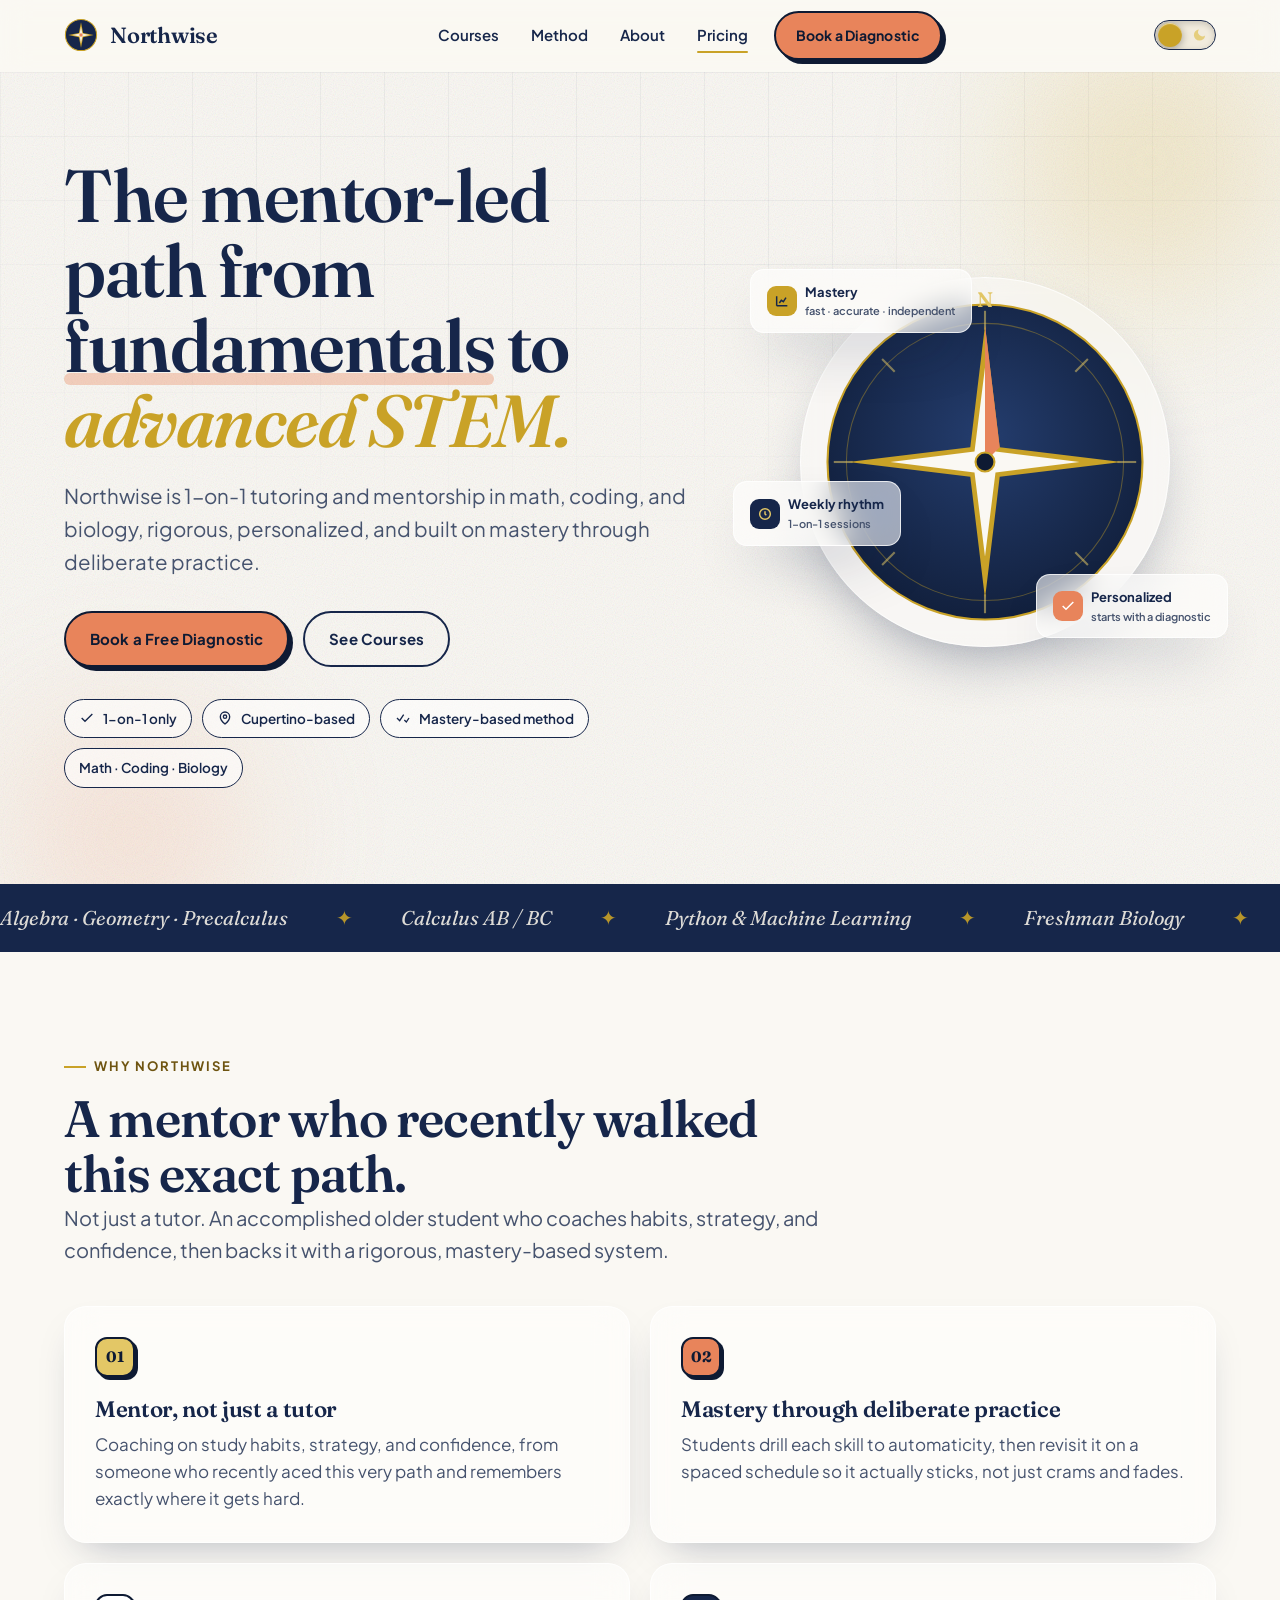
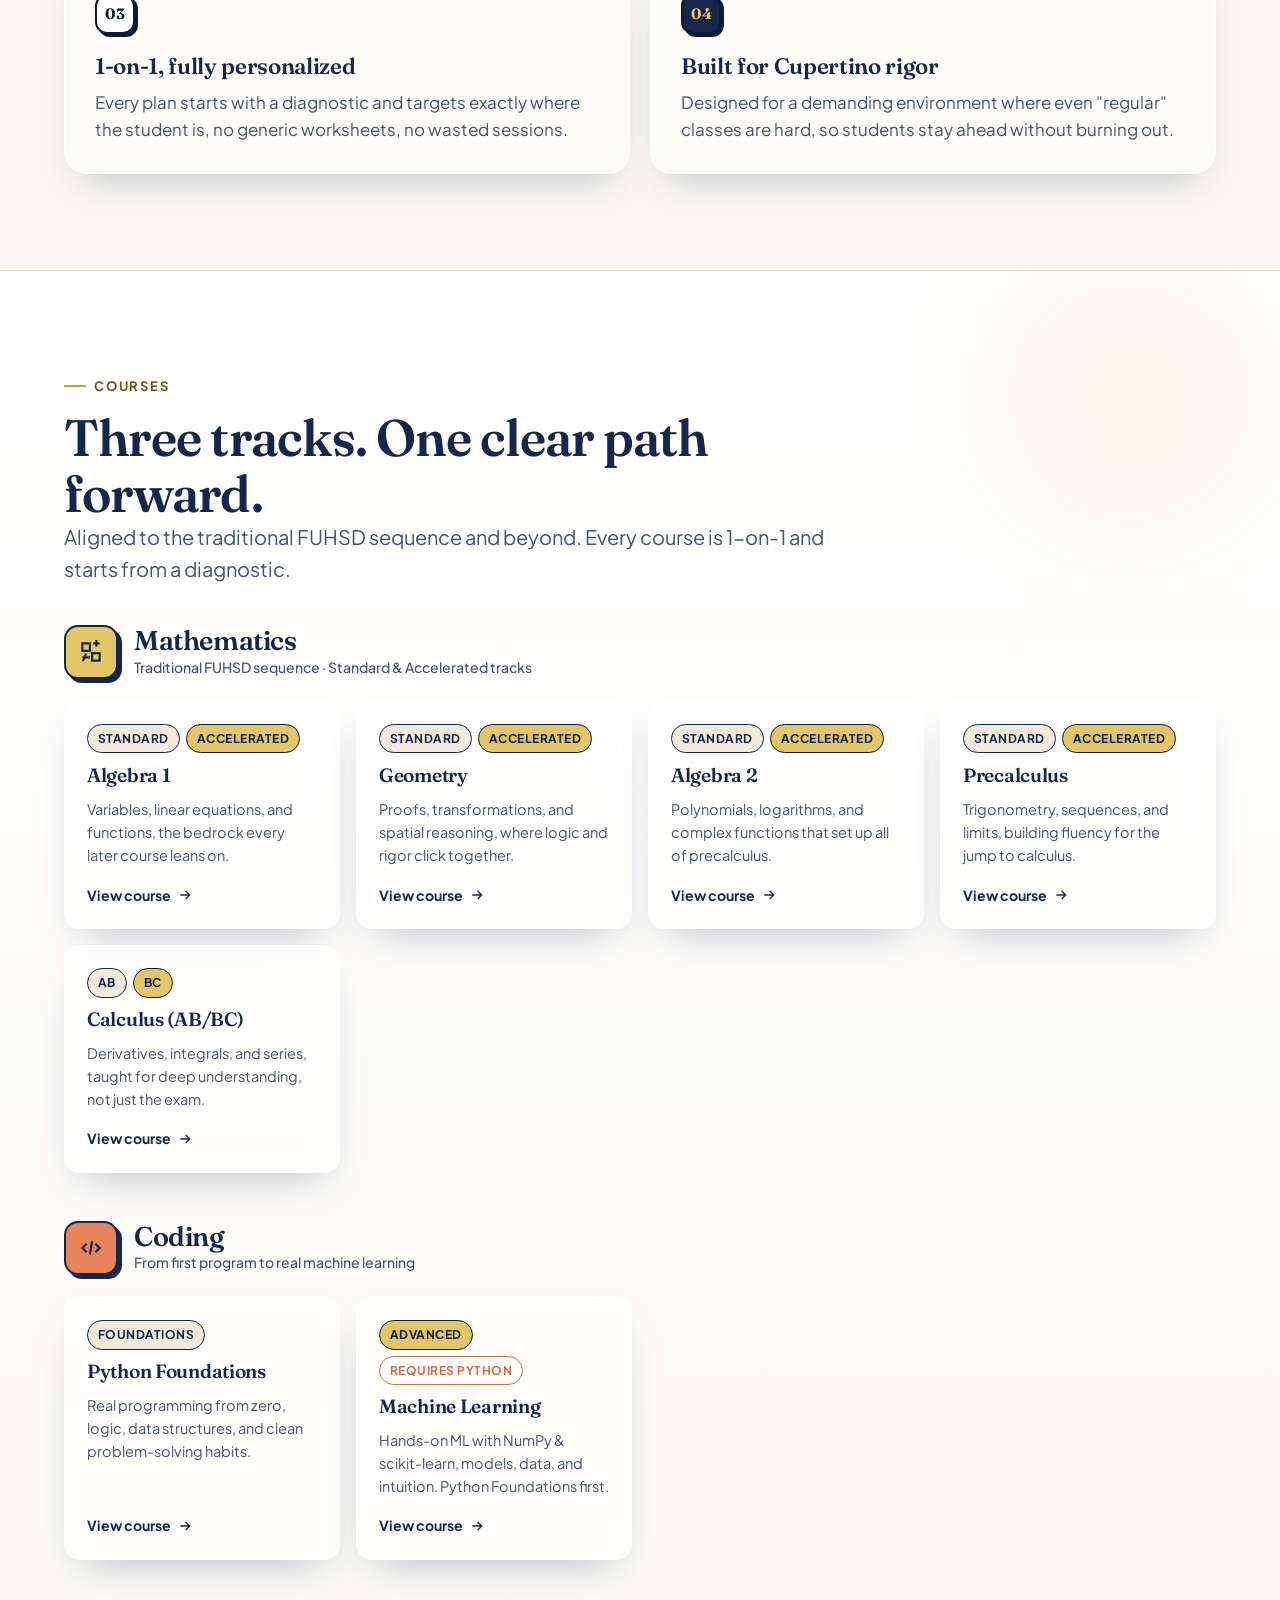
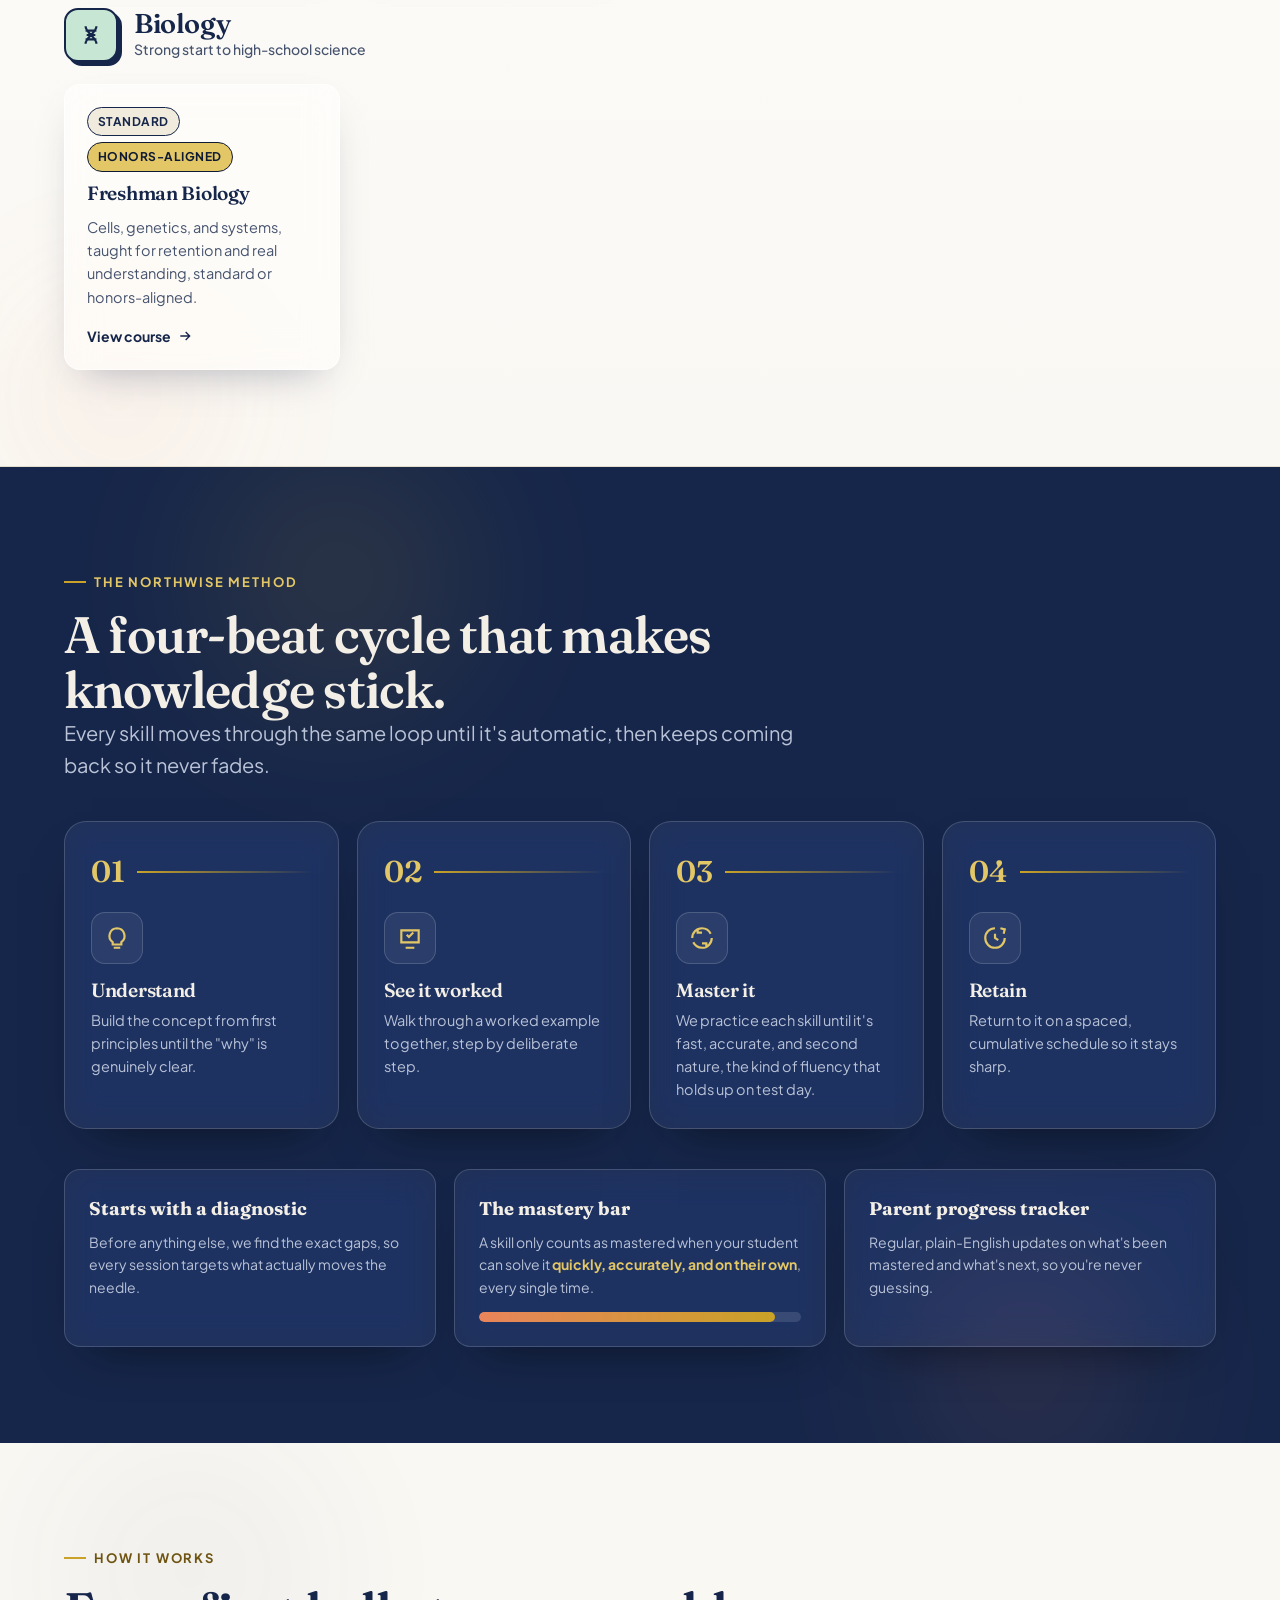
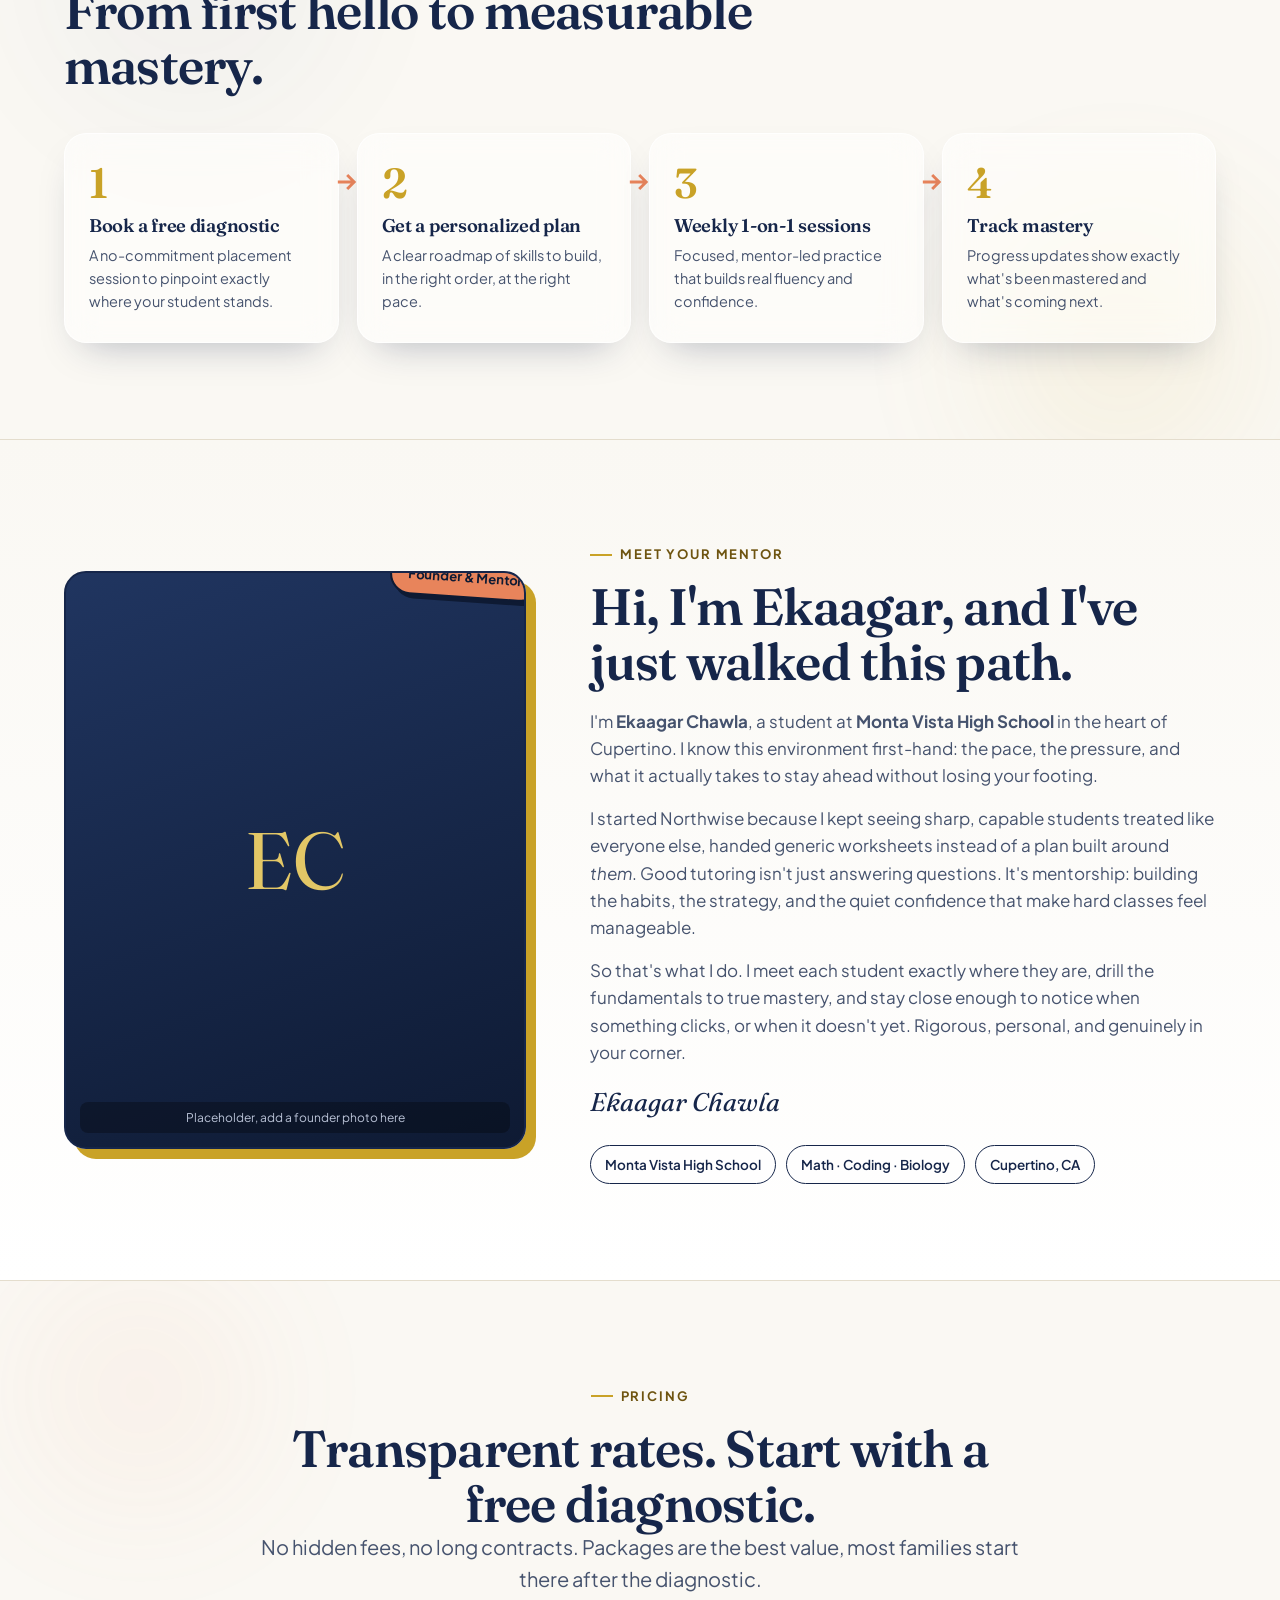
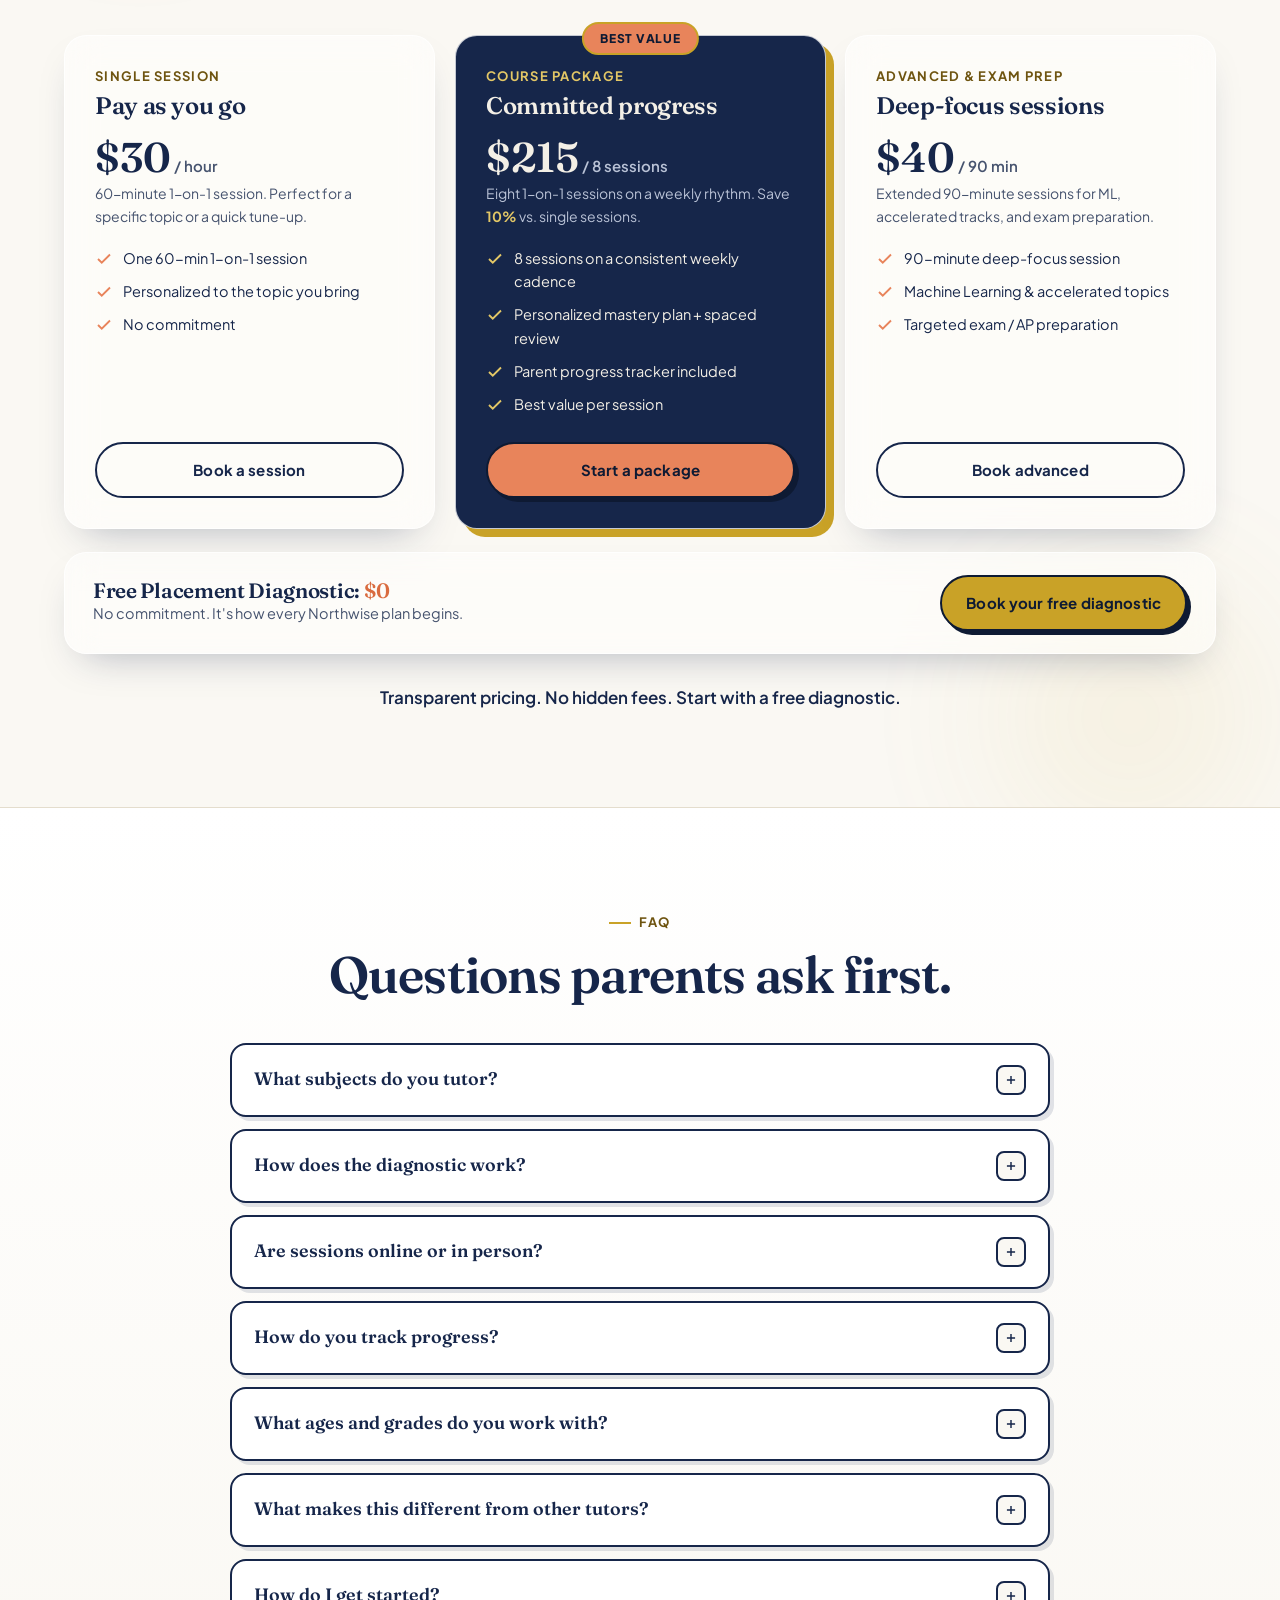
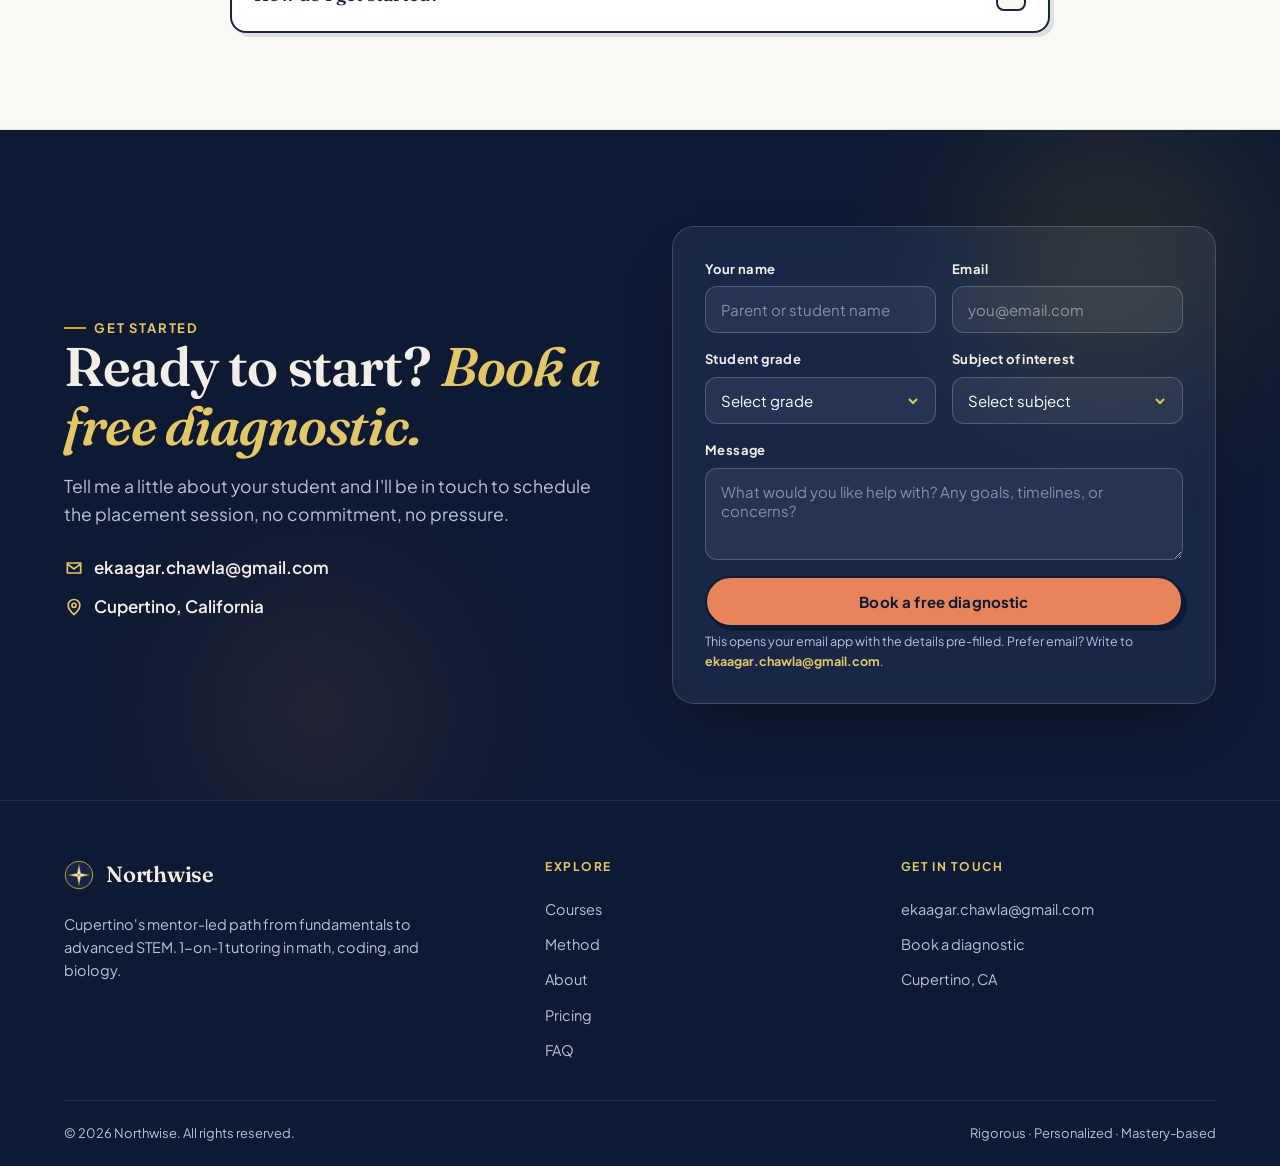
==== index.html @ 03eca202 "Northwise landing page: dark mode, FluidGlass nav lens, elastic theme toggle, SideRays Co-Authored-B" ====
<!DOCTYPE html>
<html lang="en">
<head>
  <meta charset="UTF-8" />
  <meta name="viewport" content="width=device-width, initial-scale=1.0" />

  <!-- ============================================================= -->
  <!--  SEO / META, edit copy freely                              -->
  <!-- ============================================================= -->
  <title>Northwise: Mentor-Led 1-on-1 STEM Tutoring in Cupertino</title>
  <meta name="description" content="Northwise: Cupertino's mentor-led 1-on-1 tutoring in math, coding, and biology. Rigorous, personalized, mastery-based. Book a free diagnostic." />
  <meta name="theme-color" content="#16264A" />

  <!-- Open Graph / social share -->
  <meta property="og:type" content="website" />
  <meta property="og:title" content="Northwise: Mentor-Led 1-on-1 STEM Tutoring in Cupertino" />
  <meta property="og:description" content="1-on-1 tutoring and mentorship in math, coding, and biology. Rigorous, personalized, mastery-based. Book a free diagnostic." />
  <meta property="og:site_name" content="Northwise" />
  <!-- PLACEHOLDER: add your live URL + a 1200x630 social image when you deploy -->
  <meta property="og:url" content="https://northwise.example" />
  <meta property="og:image" content="https://northwise.example/og-image.png" />
  <meta name="twitter:card" content="summary_large_image" />

  <!-- ============================================================= -->
  <!--  FONTS, Fraunces (display serif) + Plus Jakarta Sans (body)-->
  <!-- ============================================================= -->
  <link rel="preconnect" href="https://fonts.googleapis.com" />
  <link rel="preconnect" href="https://fonts.gstatic.com" crossorigin />
  <link href="https://fonts.googleapis.com/css2?family=Fraunces:opsz,wght@9..144,400;9..144,500;9..144,600;9..144,700&family=Plus+Jakarta+Sans:wght@400;500;600;700;800&display=swap" rel="stylesheet" />

  <style>
  /* ================================================================
     NORTHWISE, DESIGN TOKENS
     Palette: deep navy + gold accent + cream + warm coral.
     Design language: glassmorphism (professional) meets
     neo-brutalism (energy), frosted glass panels + hard offset
     borders/shadows, on a warm cream canvas.
     ================================================================ */
  :root {
    /* Brand colors */
    --navy:        #16264A;   /* primary */
    --navy-900:    #0E1A33;   /* darker navy for depth */
    --navy-700:    #203560;   /* lighter navy */
    --gold:        #C9A227;   /* accent */
    --gold-soft:   #E3C766;   /* light gold */
    --gold-deep:   #6E5410;   /* accessible gold-tone TEXT on cream */
    --cream:       #FAF8F3;   /* background */
    --cream-200:   #F1EBDD;   /* muted cream / hairline surfaces */
    --fade-top:    #fff;      /* top stop of the section fade gradients */
    --coral:       #E8845B;   /* warm secondary accent (energy) */
    --coral-600:   #D96B3F;   /* coral hover */

    /* Semantic tokens */
    --bg:          var(--cream);
    --ink:         var(--navy);           /* primary text on light */
    --ink-soft:    #46536E;               /* muted text on light */
    --on-navy:     #F3EFE6;               /* text on navy */
    --on-navy-soft:#B9C2D6;               /* muted text on navy */
    --line:        #E4DDCD;               /* hairline on cream */
    --border-hard: var(--navy);           /* brutalist border color */

    /* Glass */
    --glass-light:      rgba(255,255,255,0.55);
    --glass-light-brd:  rgba(255,255,255,0.75);
    --glass-dark:       rgba(255,255,255,0.06);
    --glass-dark-brd:   rgba(255,255,255,0.16);

    /* Shadows */
    --shadow-soft:  0 18px 40px -20px rgba(22,38,74,0.35);
    --shadow-lift:  0 28px 60px -24px rgba(22,38,74,0.45);
    --shadow-hard:  6px 6px 0 var(--navy);        /* brutalist */
    --shadow-hard-gold: 6px 6px 0 var(--gold);

    /* Radii, rounded but not bubbly */
    --r-sm: 10px;
    --r:    16px;
    --r-lg: 22px;
    --r-pill: 999px;

    /* Type */
    --font-display: 'Fraunces', 'Times New Roman', serif;
    --font-sans: 'Plus Jakarta Sans', system-ui, -apple-system, sans-serif;

    /* Spacing scale (marketing-page: generous) */
    --space-1: 8px;
    --space-2: 16px;
    --space-3: 24px;
    --space-4: 40px;
    --space-5: 64px;
    --space-6: 96px;

    --maxw: 1200px;
    --nav-h: 72px;
  }

  /* ---------- Reset ---------- */
  *, *::before, *::after { box-sizing: border-box; }
  * { margin: 0; }
  html { scroll-behavior: smooth; scroll-padding-top: calc(var(--nav-h) + 16px); -webkit-text-size-adjust: 100%; }
  body {
    font-family: var(--font-sans);
    color: var(--ink);
    background: var(--bg);
    line-height: 1.6;
    font-size: 17px;
    -webkit-font-smoothing: antialiased;
    text-rendering: optimizeLegibility;
    overflow-x: hidden;
  }
  img, svg { display: block; max-width: 100%; }
  a { color: inherit; text-decoration: none; }
  button { font-family: inherit; cursor: pointer; }
  ::selection { background: var(--coral); color: #fff; }

  /* ---------- Accessible focus ---------- */
  :focus-visible {
    outline: 3px solid var(--coral);
    outline-offset: 3px;
    border-radius: 4px;
  }

  /* ---------- Skip link ---------- */
  .skip-link {
    position: absolute; left: 12px; top: -60px;
    background: var(--navy); color: var(--on-navy);
    padding: 10px 16px; border-radius: var(--r-sm); z-index: 200;
    transition: top .2s ease;
  }
  .skip-link:focus { top: 12px; }

  /* ---------- Layout helpers ---------- */
  .wrap { width: 100%; max-width: var(--maxw); margin-inline: auto; padding-inline: 24px; }
  section { position: relative; }
  .section-pad { padding-block: var(--space-6); }
  section > .wrap { position: relative; z-index: 2; } /* keep content above glass atmosphere blobs */

  .eyebrow {
    display: inline-flex; align-items: center; gap: 8px;
    font-size: 13px; font-weight: 700; letter-spacing: .14em; text-transform: uppercase;
    color: var(--gold-deep);
  }
  .eyebrow::before {
    content: ""; width: 22px; height: 2px; background: var(--gold); display: inline-block;
  }
  .on-navy .eyebrow { color: var(--gold-soft); }
  .on-navy .eyebrow::before { background: var(--gold); }

  h1, h2, h3, h4 { font-family: var(--font-display); font-weight: 600; line-height: 1.08; letter-spacing: -0.015em; color: var(--ink); }
  h2.section-title { font-size: clamp(2rem, 4.5vw, 3.2rem); margin-top: 14px; }
  .on-navy h2.section-title, .on-navy h1, .on-navy h3 { color: var(--on-navy); }
  .lead { font-size: clamp(1.05rem, 1.6vw, 1.25rem); color: var(--ink-soft); max-width: 62ch; }
  .on-navy .lead { color: var(--on-navy-soft); }

  .section-head { max-width: 760px; margin-bottom: var(--space-4); }

  /* ---------- Buttons ---------- */
  .btn {
    display: inline-flex; align-items: center; justify-content: center; gap: 10px;
    font-weight: 700; font-size: 15px; letter-spacing: .01em;
    padding: 14px 24px; border-radius: var(--r-pill);
    border: 2px solid transparent; transition: transform .18s ease, box-shadow .18s ease, background .18s ease, color .18s ease;
    white-space: nowrap;
  }
  /* Primary = coral (energy), dark navy text for AA contrast */
  .btn-primary { background: var(--coral); color: var(--navy-900); border-color: var(--navy-900); box-shadow: 4px 4px 0 var(--navy-900); }
  .btn-primary:hover { background: var(--coral-600); transform: translate(-2px,-2px); box-shadow: 6px 6px 0 var(--navy-900); }
  .btn-primary:active { transform: translate(0,0); box-shadow: 2px 2px 0 var(--navy-900); }

  /* Secondary = outline */
  .btn-outline { background: transparent; color: var(--navy); border-color: var(--navy); }
  .btn-outline:hover { background: var(--navy); color: var(--on-navy); transform: translateY(-2px); }

  /* Ghost on navy */
  .on-navy .btn-outline { color: var(--on-navy); border-color: rgba(255,255,255,.55); }
  .on-navy .btn-outline:hover { background: var(--on-navy); color: var(--navy); }

  .btn-gold { background: var(--gold); color: var(--navy-900); border-color: var(--navy-900); box-shadow: 4px 4px 0 var(--navy-900); }
  .btn-gold:hover { transform: translate(-2px,-2px); box-shadow: 6px 6px 0 var(--navy-900); background: var(--gold-soft); }

  /* ---------- Specular button (React Bits-style light that tracks the cursor) ---------- */
  .btn-specular { position: relative; overflow: hidden; isolation: isolate; }
  .btn-specular > * { position: relative; z-index: 2; }
  .btn-specular::after {
    content: ""; position: absolute; z-index: 1; left: var(--spec-x, 50%); top: var(--spec-y, 50%);
    width: 160px; height: 160px; transform: translate(-50%, -50%);
    background: radial-gradient(circle, rgba(255,255,255,.75), rgba(255,255,255,.25) 35%, rgba(255,255,255,0) 65%);
    opacity: 0; transition: opacity .3s ease; pointer-events: none; mix-blend-mode: screen;
  }
  .btn-specular:hover::after, .btn-specular:focus-visible::after { opacity: 1; }

  /* ---------- Glass card ---------- */
  .glass {
    background: var(--glass-light);
    -webkit-backdrop-filter: blur(16px) saturate(140%);
    backdrop-filter: blur(16px) saturate(140%);
    border: 1px solid var(--glass-light-brd);
    box-shadow: var(--shadow-soft);
    border-radius: var(--r-lg);
  }
  .on-navy .glass {
    background: var(--glass-dark);
    border-color: var(--glass-dark-brd);
    box-shadow: 0 24px 50px -28px rgba(0,0,0,.6);
  }

  /* ---------- Brutalist card ---------- */
  .brutal {
    background: #fff;
    border: 2.5px solid var(--border-hard);
    border-radius: var(--r);
    box-shadow: var(--shadow-hard);
    transition: transform .18s ease, box-shadow .18s ease;
  }
  .brutal:hover { transform: translate(-3px,-3px); box-shadow: 9px 9px 0 var(--navy); }

  /* ---------- Chips / tags ---------- */
  .chip {
    display: inline-flex; align-items: center; gap: 8px;
    padding: 8px 14px; border-radius: var(--r-pill);
    font-size: 13.5px; font-weight: 600; color: var(--navy);
    background: rgba(255,255,255,.6); border: 1.5px solid var(--navy);
  }
  .chip svg { width: 16px; height: 16px; }
  .on-navy .chip { color: var(--on-navy); background: var(--glass-dark); border-color: var(--glass-dark-brd); }

  .tag {
    display: inline-flex; align-items: center; padding: 4px 10px;
    font-size: 12px; font-weight: 700; letter-spacing: .04em; text-transform: uppercase;
    border-radius: var(--r-pill); border: 1.5px solid var(--navy);
  }
  .tag-standard { background: var(--cream-200); color: var(--navy); }
  .tag-accel { background: var(--gold-soft); color: var(--navy-900); border-color: var(--navy-900); }
  .tag-req { background: #fff; color: var(--coral-600); border-color: var(--coral-600); }

  /* =============================================================
     BACKGROUND ATMOSPHERE, soft gradient mesh + grid + grain
     ============================================================= */
  .bg-atmosphere {
    position: absolute; inset: 0; overflow: hidden; z-index: 0; pointer-events: none;
  }
  .blob { position: absolute; border-radius: 50%; filter: blur(60px); opacity: .5; }
  .blob.gold  { width: 420px; height: 420px; background: radial-gradient(circle, rgba(201,162,39,.55), transparent 70%); }
  .blob.coral { width: 380px; height: 380px; background: radial-gradient(circle, rgba(232,132,91,.45), transparent 70%); }
  .blob.navy  { width: 460px; height: 460px; background: radial-gradient(circle, rgba(32,53,96,.35), transparent 70%); }

  .grid-lines {
    position: absolute; inset: 0;
    background-image:
      linear-gradient(to right, rgba(22,38,74,.05) 1px, transparent 1px),
      linear-gradient(to bottom, rgba(22,38,74,.05) 1px, transparent 1px);
    background-size: 64px 64px;
    -webkit-mask-image: radial-gradient(ellipse 80% 60% at 50% 0%, #000 40%, transparent 100%);
    mask-image: radial-gradient(ellipse 80% 60% at 50% 0%, #000 40%, transparent 100%);
  }
  /* Subtle film grain via SVG noise */
  .grain::after {
    content: ""; position: absolute; inset: 0; z-index: 1; pointer-events: none; opacity: .35;
    background-image: url("data:image/svg+xml,%3Csvg xmlns='http://www.w3.org/2000/svg' width='120' height='120'%3E%3Cfilter id='n'%3E%3CfeTurbulence type='fractalNoise' baseFrequency='0.9' numOctaves='2'/%3E%3C/filter%3E%3Crect width='100%25' height='100%25' filter='url(%23n)' opacity='0.5'/%3E%3C/svg%3E");
    mix-blend-mode: overlay;
  }

  /* =============================================================
     NAVBAR
     ============================================================= */
  .nav {
    position: sticky; top: 0; z-index: 100;
    height: var(--nav-h);
    display: flex; align-items: center;
    background: rgba(250,248,243,0.72);
    -webkit-backdrop-filter: blur(14px) saturate(150%);
    backdrop-filter: blur(14px) saturate(150%);
    border-bottom: 1px solid transparent;
    transition: border-color .3s ease, box-shadow .3s ease, background .3s ease;
  }
  .nav.scrolled { border-bottom-color: var(--line); box-shadow: 0 8px 30px -24px rgba(22,38,74,.5); }
  .nav .wrap { display: flex; align-items: center; justify-content: space-between; gap: 20px; }

  .brand { display: inline-flex; align-items: center; gap: 12px; font-family: var(--font-display); font-weight: 600; font-size: 22px; color: var(--navy); letter-spacing: -0.01em; }
  .brand .mark { width: 34px; height: 34px; flex: none; }

  .nav-links { display: flex; align-items: center; gap: 4px; }
  .nav-links a.navlink {
    padding: 8px 14px; border-radius: var(--r-pill); font-weight: 600; font-size: 15px; color: var(--ink);
    position: relative; transition: color .2s ease, background .2s ease;
  }
  .nav-links a.navlink:hover { background: rgba(22,38,74,.06); }
  .nav-links a.navlink.active { color: var(--navy); }
  .nav-links a.navlink.active::after {
    content: ""; position: absolute; left: 14px; right: 14px; bottom: 2px; height: 2px; background: var(--gold); border-radius: 2px;
  }
  .nav-cta { margin-left: 8px; padding: 11px 20px; font-size: 14px; }

  .nav-toggle {
    display: none; width: 46px; height: 46px; border: 2px solid var(--navy); border-radius: 12px;
    background: #fff; align-items: center; justify-content: center; box-shadow: 3px 3px 0 var(--navy);
  }
  .nav-toggle span { position: relative; width: 20px; height: 2px; background: var(--navy); transition: .25s; }
  .nav-toggle span::before, .nav-toggle span::after { content:""; position: absolute; left: 0; width: 20px; height: 2px; background: var(--navy); transition: .25s; }
  .nav-toggle span::before { top: -6px; }
  .nav-toggle span::after { top: 6px; }
  .nav-toggle[aria-expanded="true"] span { background: transparent; }
  .nav-toggle[aria-expanded="true"] span::before { top: 0; transform: rotate(45deg); }
  .nav-toggle[aria-expanded="true"] span::after { top: 0; transform: rotate(-45deg); }

  /* =============================================================
     HERO
     ============================================================= */
  .hero { padding-top: var(--space-5); padding-bottom: var(--space-6); overflow: hidden; }
  .hero .bg-atmosphere .blob.gold  { top: -120px; right: -80px; }
  .hero .bg-atmosphere .blob.coral { bottom: -140px; left: -60px; }
  .hero-grid { position: relative; z-index: 2; display: grid; grid-template-columns: 1.15fr .85fr; gap: var(--space-5); align-items: center; }

  .hero h1 {
    font-size: clamp(2.6rem, 6vw, 4.6rem);
    line-height: 1.02; margin-top: 22px; letter-spacing: -0.02em;
  }
  .hero h1 .accent { color: var(--gold); font-style: italic; }
  .hero h1 .underline {
    position: relative; white-space: nowrap;
  }
  .hero h1 .underline::after {
    content:""; position: absolute; left: 0; right: 0; bottom: 6px; height: 12px; z-index: -1;
    background: var(--coral); opacity: .35; border-radius: 8px;
  }
  .hero-sub { margin-top: 22px; font-size: clamp(1.05rem, 1.7vw, 1.28rem); color: var(--ink-soft); max-width: 54ch; }

  .hero-ctas { margin-top: 32px; display: flex; flex-wrap: wrap; gap: 14px; }
  .hero-chips { margin-top: 32px; display: flex; flex-wrap: wrap; gap: 10px; }

  /* Hero graphic, compass / north star */
  .hero-art { position: relative; display: flex; justify-content: center; align-items: center; }
  .compass-stage { position: relative; width: min(100%, 420px); aspect-ratio: 1; }
  .compass-stage .glass-ring {
    position: absolute; inset: 6%; border-radius: 50%;
    background: rgba(255,255,255,.35);
    -webkit-backdrop-filter: blur(10px); backdrop-filter: blur(10px);
    border: 1px solid rgba(255,255,255,.7);
    box-shadow: var(--shadow-lift);
  }
  .compass-svg { position: relative; z-index: 2; width: 100%; height: 100%; }
  .spin-slow { transform-box: fill-box; transform-origin: center; animation: spin 60s linear infinite; }
  .float-card {
    position: absolute; z-index: 3; padding: 12px 16px; border-radius: 14px;
    background: rgba(255,255,255,0.6);
    -webkit-backdrop-filter: blur(16px) saturate(150%);
    backdrop-filter: blur(16px) saturate(150%);
    border: 1px solid var(--glass-light-brd); box-shadow: var(--shadow-lift); font-weight: 700; font-size: 13px;
    display: flex; align-items: center; gap: 8px;
  }
  .float-card small { display: block; font-weight: 600; font-size: 11px; color: var(--ink-soft); }
  .float-card .ic { width: 30px; height: 30px; border-radius: 9px; display: grid; place-items: center; color:#fff; flex: none; }
  .fc-1 { top: 4%; left: -6%; animation: floaty 6s ease-in-out infinite; }
  .fc-2 { bottom: 8%; right: -8%; animation: floaty 7s ease-in-out infinite reverse; }
  .fc-3 { bottom: 30%; left: -10%; animation: floaty 8s ease-in-out infinite; }

  @keyframes spin { to { transform: rotate(360deg); } }
  @keyframes floaty { 0%,100% { transform: translateY(0); } 50% { transform: translateY(-10px); } }

  /* =============================================================
     "AS SEEN" / MARQUEE strip
     ============================================================= */
  .strip { border-block: 2px solid var(--navy); background: var(--navy); color: var(--on-navy); overflow: hidden; }
  .marquee { display: flex; gap: 48px; padding: 16px 0; white-space: nowrap; animation: slide 28s linear infinite; }
  .marquee span { font-family: var(--font-display); font-size: 20px; font-style: italic; opacity: .9; display: inline-flex; align-items: center; gap: 48px; }
  .marquee span::after { content: "✦"; color: var(--gold); font-style: normal; }
  @keyframes slide { to { transform: translateX(-50%); } }

  /* =============================================================
     WHY NORTHWISE
     ============================================================= */
  .why-grid { display: grid; grid-template-columns: repeat(2, 1fr); gap: 20px; }
  .why-card { padding: 30px; position: relative; overflow: hidden; }
  .why-card .num {
    font-family: var(--font-display); font-size: 15px; font-weight: 700; color: var(--navy-900);
    width: 40px; height: 40px; border-radius: 12px; display: grid; place-items: center;
    background: var(--gold-soft); border: 2px solid var(--navy-900); box-shadow: 3px 3px 0 var(--navy-900);
  }
  .why-card h3 { font-size: 1.4rem; margin: 20px 0 10px; }
  .why-card p { color: var(--ink-soft); }
  .why-card:nth-child(2) .num { background: var(--coral); }
  .why-card:nth-child(3) .num { background: #fff; }
  .why-card:nth-child(4) .num { background: var(--navy); color: var(--gold-soft); }

  /* =============================================================
     COURSES
     ============================================================= */
  .track { margin-bottom: 48px; }
  .track-head { display: flex; align-items: center; gap: 16px; margin-bottom: 22px; flex-wrap: wrap; }
  .track-icon { width: 54px; height: 54px; border-radius: 14px; display: grid; place-items: center; border: 2.5px solid var(--navy); box-shadow: 4px 4px 0 var(--navy); flex: none; }
  .track-icon.math { background: var(--gold-soft); }
  .track-icon.code { background: var(--coral); }
  .track-icon.bio  { background: #C7E6D4; }
  .track-title { font-size: 1.7rem; }
  .track-note { font-size: 14px; color: var(--ink-soft); font-weight: 500; }

  .course-grid { display: grid; grid-template-columns: repeat(auto-fill, minmax(230px, 1fr)); gap: 16px; }
  .course-card {
    display: flex; flex-direction: column; gap: 12px; padding: 22px;
    background: rgba(255,255,255,0.5);
    -webkit-backdrop-filter: blur(16px) saturate(150%);
    backdrop-filter: blur(16px) saturate(150%);
    border: 1px solid var(--glass-light-brd); border-radius: var(--r); box-shadow: var(--shadow-soft);
    transition: transform .2s ease, box-shadow .2s ease, border-color .2s ease; min-height: 100%;
  }
  .course-card:hover { transform: translateY(-5px); box-shadow: var(--shadow-lift); border-color: var(--gold); }
  .course-card:focus-within { transform: translateY(-5px); box-shadow: var(--shadow-lift); border-color: var(--gold); }
  .course-card h4 { font-size: 1.2rem; }
  .course-card p { font-size: 14.5px; color: var(--ink-soft); flex: 1; }
  .course-card .tags { display: flex; flex-wrap: wrap; gap: 6px; }
  .course-card .go {
    display: inline-flex; align-items: center; gap: 6px; font-weight: 700; font-size: 14px; color: var(--navy);
    margin-top: 4px;
  }
  .course-card .go svg { transition: transform .2s ease; }
  .course-card:hover .go svg { transform: translateX(4px); }

  /* =============================================================
     METHOD, stepper
     ============================================================= */
  #method { background: var(--navy); color: var(--on-navy); overflow: hidden; }
  #method .bg-atmosphere .blob.gold { top: -100px; left: 10%; opacity: .28; }
  #method .bg-atmosphere .blob.coral { bottom: -120px; right: 5%; opacity: .28; }
  #method .wrap { position: relative; z-index: 2; }

  .stepper { display: grid; grid-template-columns: repeat(4, 1fr); gap: 18px; margin-top: 12px; counter-reset: step; }
  .step { padding: 26px; position: relative; }
  .step .beat {
    font-family: var(--font-display); font-size: 30px; font-weight: 600; color: var(--gold-soft);
    display: flex; align-items: center; gap: 12px;
  }
  .step .beat .line { flex: 1; height: 2px; background: linear-gradient(90deg, var(--gold), transparent); }
  .step .ic-wrap { width: 52px; height: 52px; border-radius: 14px; display: grid; place-items: center; background: var(--glass-dark); border: 1px solid var(--glass-dark-brd); margin: 16px 0; color: var(--gold-soft); }
  .step h4 { font-size: 1.2rem; color: var(--on-navy); margin-bottom: 8px; }
  .step p { font-size: 14.5px; color: var(--on-navy-soft); }

  .method-notes { display: grid; grid-template-columns: repeat(3,1fr); gap: 18px; margin-top: 40px; }
  .note-card { padding: 24px; border-radius: var(--r); }
  .note-card h5 { font-family: var(--font-display); font-size: 1.15rem; color: var(--on-navy); margin-bottom: 8px; }
  .note-card p { font-size: 14px; color: var(--on-navy-soft); }
  .mastery-bar { margin-top: 14px; height: 10px; border-radius: 999px; background: rgba(255,255,255,.12); overflow: hidden; }
  .mastery-bar > i { display: block; height: 100%; width: 92%; border-radius: 999px; background: linear-gradient(90deg, var(--coral), var(--gold)); }

  /* =============================================================
     HOW IT WORKS
     ============================================================= */
  .how-grid { display: grid; grid-template-columns: repeat(4, 1fr); gap: 18px; }
  .how-step { padding: 28px 24px; position: relative; transition: transform .2s ease, box-shadow .2s ease; }
  .how-step:hover { transform: translateY(-4px); box-shadow: var(--shadow-lift); }
  .how-step .n {
    font-family: var(--font-display); font-size: 42px; font-weight: 600; color: var(--gold);
    line-height: 1;
  }
  .how-step h4 { font-size: 1.15rem; margin: 12px 0 8px; }
  .how-step p { font-size: 14.5px; color: var(--ink-soft); }
  .how-step .arrow { position: absolute; top: 34px; right: -22px; color: var(--coral); z-index: 3; }

  /* =============================================================
     ABOUT / FOUNDER
     ============================================================= */
  .about-grid { display: grid; grid-template-columns: .85fr 1.15fr; gap: var(--space-5); align-items: center; }
  .founder-photo {
    position: relative; aspect-ratio: 4/5; border-radius: var(--r-lg); overflow: hidden;
    border: 2.5px solid var(--navy); box-shadow: 10px 10px 0 var(--gold);
    background: linear-gradient(160deg, var(--navy-700), var(--navy-900));
    display: grid; place-items: center;
  }
  .founder-photo .initials { font-family: var(--font-display); font-size: 5rem; color: var(--gold-soft); }
  .founder-photo .ph-note {
    position: absolute; bottom: 14px; left: 14px; right: 14px; text-align: center;
    font-size: 12px; color: var(--on-navy-soft); background: rgba(0,0,0,.3); padding: 6px; border-radius: 8px;
  }
  .founder-badge {
    position: absolute; top: -16px; right: -16px; background: var(--coral); color: var(--navy-900);
    border: 2px solid var(--navy-900); border-radius: var(--r-pill); padding: 8px 16px; font-weight: 700; font-size: 13px;
    box-shadow: 4px 4px 0 var(--navy-900); transform: rotate(4deg);
  }
  .about-body h2 { margin-bottom: 18px; }
  .about-body p { color: var(--ink-soft); margin-bottom: 16px; max-width: 60ch; }
  .about-body .sig { font-family: var(--font-display); font-size: 1.6rem; color: var(--navy); font-style: italic; margin-top: 8px; }
  .cred-row { display: flex; flex-wrap: wrap; gap: 10px; margin-top: 22px; }

  /* =============================================================
     PRICING
     ============================================================= */
  .price-grid { display: grid; grid-template-columns: repeat(3, 1fr); gap: 20px; align-items: stretch; }
  .price-card { padding: 30px; display: flex; flex-direction: column;
    background: rgba(255,255,255,0.55);
    -webkit-backdrop-filter: blur(18px) saturate(150%);
    backdrop-filter: blur(18px) saturate(150%);
    border: 1px solid var(--glass-light-brd); border-radius: var(--r-lg); box-shadow: var(--shadow-soft); }
  .price-card.featured {
    background: var(--navy); color: var(--on-navy); box-shadow: 8px 8px 0 var(--gold);
    transform: translateY(-8px); position: relative;
  }
  .price-card.featured h3, .price-card.featured .price { color: var(--on-navy); }
  .price-card .plan { font-size: 13px; font-weight: 700; letter-spacing: .1em; text-transform: uppercase; color: var(--gold-deep); }
  .price-card.featured .plan { color: var(--gold-soft); }
  .price-card h3 { font-size: 1.5rem; margin: 6px 0 4px; }
  .price-card .price { font-family: var(--font-display); font-size: 2.6rem; font-weight: 600; color: var(--navy); line-height: 1; margin: 14px 0 4px; }
  .price-card .price .per { font-family: var(--font-sans); font-size: 15px; font-weight: 600; color: var(--ink-soft); }
  .price-card.featured .price .per { color: var(--on-navy-soft); }
  .price-card .plan-desc { font-size: 14px; color: var(--ink-soft); min-height: 40px; }
  .price-card.featured .plan-desc { color: var(--on-navy-soft); }
  .price-feats { list-style: none; padding: 0; margin: 20px 0 26px; display: grid; gap: 10px; }
  .price-feats li { display: flex; gap: 10px; font-size: 14.5px; align-items: flex-start; }
  .price-feats li svg { flex: none; margin-top: 3px; color: var(--coral); }
  .price-card.featured .price-feats li svg { color: var(--gold-soft); }
  .price-card .btn { margin-top: auto; width: 100%; }
  .featured-flag {
    position: absolute; top: -14px; left: 50%; transform: translateX(-50%);
    background: var(--coral); color: var(--navy-900); border: 2px solid var(--gold);
    padding: 5px 16px; border-radius: 999px; font-size: 12px; font-weight: 800; letter-spacing: .06em; text-transform: uppercase; white-space: nowrap;
  }
  .price-note { text-align: center; margin-top: 30px; font-weight: 600; color: var(--navy); }
  .price-free {
    margin-top: 22px; display: flex; flex-wrap: wrap; gap: 18px; align-items: center; justify-content: space-between;
    padding: 22px 28px; border-radius: var(--r-lg);
  }
  .price-free h4 { font-size: 1.3rem; }
  .price-free p { color: var(--ink-soft); font-size: 14.5px; }

  /* Tilted-card interaction (React Bits-style 3D tilt + specular glare) */
  .price-grid { perspective: 1200px; }
  .price-card { transform-style: preserve-3d; will-change: transform;
    transition: transform .3s cubic-bezier(.2,.8,.2,1), box-shadow .3s ease; }
  .price-card .tilt-glare {
    position: absolute; inset: 0; border-radius: inherit; pointer-events: none; z-index: 4;
    background: radial-gradient(circle at var(--gx,50%) var(--gy,50%), rgba(255,255,255,.35), rgba(255,255,255,0) 45%);
    opacity: 0; transition: opacity .25s ease;
  }
  .price-card.tilting { transition: transform .08s linear; transition-delay: 0s !important; box-shadow: 0 30px 60px -20px rgba(22,38,74,.45); }
  .price-card.tilting .tilt-glare { opacity: 1; }
  .price-card.featured.tilting { box-shadow: 12px 12px 0 var(--gold), 0 30px 60px -20px rgba(22,38,74,.55); }

  /* =============================================================
     FAQ
     ============================================================= */
  .faq-grid { display: grid; grid-template-columns: 1fr; gap: 12px; max-width: 820px; margin-inline: auto; }
  .faq-item { border: 2px solid var(--navy); border-radius: var(--r); background: #fff; overflow: hidden; box-shadow: 4px 4px 0 rgba(22,38,74,.12); transition: box-shadow .2s ease; }
  .faq-item[open] { box-shadow: 5px 5px 0 var(--gold); }
  .faq-q {
    width: 100%; text-align: left; background: none; border: 0; padding: 20px 22px;
    display: flex; align-items: center; justify-content: space-between; gap: 16px;
    font-family: var(--font-display); font-size: 1.12rem; font-weight: 600; color: var(--navy);
  }
  .faq-q .plus { flex: none; width: 30px; height: 30px; border-radius: 8px; border: 2px solid var(--navy); display: grid; place-items: center; transition: .25s; background: var(--cream); }
  .faq-item[open] .faq-q .plus { transform: rotate(45deg); background: var(--gold); }
  .faq-a { padding: 0 22px; max-height: 0; overflow: hidden; transition: max-height .3s ease, padding .3s ease; }
  .faq-item[open] .faq-a { padding: 0 22px 22px; max-height: 400px; }
  .faq-a p { color: var(--ink-soft); font-size: 15.5px; }
  .faq-a .hl { color: var(--coral-600); font-weight: 700; } /* placeholder marker */

  /* =============================================================
     FINAL CTA + CONTACT
     ============================================================= */
  #contact { background: var(--navy-900); color: var(--on-navy); overflow: hidden; }
  #contact .bg-atmosphere .blob.gold { top: -80px; right: -40px; opacity: .35; }
  #contact .bg-atmosphere .blob.coral { bottom: -100px; left: 10%; opacity: .3; }
  #contact .wrap { position: relative; z-index: 2; }
  .cta-grid { display: grid; grid-template-columns: 1fr 1fr; gap: var(--space-5); align-items: center; }
  .cta-copy h2 { font-size: clamp(2.2rem, 4.5vw, 3.4rem); color: var(--on-navy); }
  .cta-copy h2 .g { color: var(--gold-soft); font-style: italic; }
  .cta-copy p { color: var(--on-navy-soft); margin-top: 16px; font-size: 1.1rem; max-width: 46ch; }
  .cta-copy .quick { margin-top: 26px; display: grid; gap: 12px; }
  .cta-copy .quick a { display: inline-flex; align-items: center; gap: 10px; color: var(--on-navy); font-weight: 600; }
  .cta-copy .quick a svg { color: var(--gold-soft); }

  .contact-card { padding: 32px; }
  .form-row { display: grid; grid-template-columns: 1fr 1fr; gap: 16px; }
  .field { display: flex; flex-direction: column; gap: 7px; margin-bottom: 16px; }
  .field label { font-size: 13px; font-weight: 700; letter-spacing: .03em; color: var(--on-navy); }
  .field input, .field select, .field textarea {
    font-family: inherit; font-size: 15px; color: #fff; padding: 13px 15px; border-radius: 12px;
    background: rgba(255,255,255,.06); border: 1.5px solid rgba(255,255,255,.2);
    transition: border-color .2s ease, background .2s ease;
  }
  .field input::placeholder, .field textarea::placeholder { color: rgba(255,255,255,.45); }
  .field select { appearance: none; background-image: url("data:image/svg+xml,%3Csvg xmlns='http://www.w3.org/2000/svg' width='16' height='16' fill='none' stroke='%23E3C766' stroke-width='2'%3E%3Cpath d='M4 6l4 4 4-4'/%3E%3C/svg%3E"); background-repeat: no-repeat; background-position: right 14px center; padding-right: 40px; }
  .field select option { color: #16264A; }
  .field input:focus, .field select:focus, .field textarea:focus { border-color: var(--gold-soft); background: rgba(255,255,255,.1); outline: none; }
  .field textarea { resize: vertical; min-height: 92px; }
  .form-note { font-size: 12.5px; color: var(--on-navy-soft); margin-top: 4px; }

  /* =============================================================
     FOOTER
     ============================================================= */
  footer { background: var(--navy-900); color: var(--on-navy-soft); border-top: 1px solid rgba(255,255,255,.08); }
  .footer-grid { display: grid; grid-template-columns: 1.4fr 1fr 1fr; gap: 40px; padding-block: 56px 32px; }
  footer .brand { color: var(--on-navy); }
  footer .brand .mark { width: 30px; height: 30px; }
  .footer-tag { margin-top: 16px; max-width: 34ch; font-size: 14.5px; }
  .footer-col h6 { font-size: 12px; letter-spacing: .12em; text-transform: uppercase; color: var(--gold-soft); margin-bottom: 16px; font-weight: 700; }
  .footer-col a { display: block; padding: 6px 0; font-size: 14.5px; color: var(--on-navy-soft); transition: color .2s ease; }
  .footer-col a:hover { color: var(--on-navy); }
  .footer-bottom { border-top: 1px solid rgba(255,255,255,.08); padding-block: 22px; display: flex; flex-wrap: wrap; gap: 12px; justify-content: space-between; font-size: 13px; }

  /* =============================================================
     SCROLL REVEAL
     ============================================================= */
  .reveal { opacity: 0; transform: translateY(28px); transition: opacity .7s cubic-bezier(.2,.7,.2,1), transform .7s cubic-bezier(.2,.7,.2,1); }
  .reveal.in { opacity: 1; transform: none; }
  .reveal.d1 { transition-delay: .08s; }
  .reveal.d2 { transition-delay: .16s; }
  .reveal.d3 { transition-delay: .24s; }

  /* =============================================================
     RESPONSIVE
     ============================================================= */
  @media (max-width: 1024px) {
    .hero-grid { grid-template-columns: 1fr; gap: var(--space-4); }
    .hero-art { order: -1; }
    .compass-stage { width: min(80%, 340px); }
    .about-grid { grid-template-columns: 1fr; gap: var(--space-4); }
    .founder-photo { max-width: 380px; }
    .cta-grid { grid-template-columns: 1fr; gap: var(--space-4); }
    .stepper { grid-template-columns: repeat(2, 1fr); }
    .method-notes { grid-template-columns: 1fr; }
    .how-grid { grid-template-columns: repeat(2, 1fr); }
    .how-step .arrow { display: none; }
  }
  @media (max-width: 820px) {
    :root { --nav-h: 64px; }
    .nav-links {
      position: fixed; inset: var(--nav-h) 0 auto 0; flex-direction: column; align-items: stretch; gap: 6px;
      background: rgba(250,248,243,0.97); -webkit-backdrop-filter: blur(16px); backdrop-filter: blur(16px);
      padding: 18px 24px 28px; border-bottom: 2px solid var(--navy);
      transform: translateY(-120%); transition: transform .3s ease; box-shadow: var(--shadow-lift);
    }
    .nav-links.open { transform: translateY(0); }
    .nav-links a.navlink { padding: 14px 12px; font-size: 17px; }
    .nav-links a.navlink.active::after { display: none; }
    .nav-cta { margin: 8px 0 0; padding: 15px; }
    .nav-toggle { display: inline-flex; }
    .why-grid { grid-template-columns: 1fr; }
    .price-grid { grid-template-columns: 1fr; }
    .price-card.featured { transform: none; }
    .form-row { grid-template-columns: 1fr; }
    .footer-grid { grid-template-columns: 1fr; gap: 32px; }
    .section-pad { padding-block: var(--space-5); }
    .side-rays { display: none; } /* avoid overlapping the stacked hero headline */
  }
  @media (max-width: 480px) {
    body { font-size: 16px; }
    .wrap { padding-inline: 18px; }
    .stepper { grid-template-columns: 1fr; }
    .how-grid { grid-template-columns: 1fr; }
    .hero-ctas .btn { flex: 1; }
    .float-card { display: none; } /* keep hero clean on very small screens */
  }

  /* ---------- Reduced motion ---------- */
  @media (prefers-reduced-motion: reduce) {
    * { animation: none !important; transition: none !important; scroll-behavior: auto !important; }
    .reveal { opacity: 1; transform: none; }
  }

  /* =============================================================
     DARK MODE  (only colors change; all components stay identical)
     ============================================================= */
  [data-theme="dark"] {
    --navy:        #263c6b;   /* stays a blue for panels / borders / icon fills */
    --navy-900:    #172444;   /* dark section backgrounds */
    --navy-700:    #354d82;
    --gold:        #E3C766;
    --gold-soft:   #F1DD93;
    --gold-deep:   #E9CF77;   /* eyebrow text → light gold on dark */
    --cream:       #14203c;   /* former light surfaces → dark panels */
    --cream-200:   #1D2C50;
    --fade-top:    #0E1730;   /* subtle dark top-stop for section fades */
    --coral:       #F0916A;
    --coral-600:   #E8845B;

    --bg:          #0A1122;   /* page background (darkest) */
    --ink:         #EAF1FF;   /* primary text */
    --ink-soft:    #A7B4D0;   /* muted text */
    --on-navy:     #F3EFE6;
    --on-navy-soft:#B9C2D6;
    --line:        rgba(255,255,255,0.10);
    --border-hard: #3A5088;

    --glass-light:     rgba(255,255,255,0.05);
    --glass-light-brd: rgba(255,255,255,0.14);
    --glass-dark:      rgba(255,255,255,0.05);
    --glass-dark-brd:  rgba(255,255,255,0.14);

    --shadow-soft: 0 18px 40px -20px rgba(0,0,0,0.65);
    --shadow-lift: 0 28px 60px -24px rgba(0,0,0,0.75);
    --shadow-hard: 6px 6px 0 #060B18;
    --shadow-hard-gold: 6px 6px 0 var(--gold);
  }
  /* Targeted fixes where colors were hardcoded (not tokenized) */
  [data-theme="dark"] .nav { background: rgba(12,19,38,0.72); }
  [data-theme="dark"] .nav.scrolled { box-shadow: 0 8px 30px -24px rgba(0,0,0,.8); }
  [data-theme="dark"] .nav-links a.navlink { color: var(--ink); }
  [data-theme="dark"] .nav-links a.navlink:hover { background: rgba(255,255,255,.08); }
  [data-theme="dark"] .brutal,
  [data-theme="dark"] .faq-item,
  [data-theme="dark"] .tag-req { background: var(--cream); }
  [data-theme="dark"] .faq-item { box-shadow: 4px 4px 0 rgba(0,0,0,.45); }
  [data-theme="dark"] .faq-item[open] { box-shadow: 5px 5px 0 var(--gold); }
  [data-theme="dark"] .faq-q { color: var(--ink); }
  [data-theme="dark"] .faq-q .plus { background: var(--cream-200); border-color: var(--border-hard); }
  [data-theme="dark"] .faq-q .plus svg { stroke: var(--ink); }
  [data-theme="dark"] .faq-item[open] .faq-q .plus { background: var(--gold); }
  [data-theme="dark"] .faq-item[open] .faq-q .plus svg { stroke: var(--navy-900); }
  [data-theme="dark"] .chip { background: var(--glass-dark); color: var(--ink); border-color: var(--glass-dark-brd); }
  [data-theme="dark"] .tag-standard { color: var(--ink); }
  [data-theme="dark"] .btn-outline { color: var(--ink); border-color: var(--border-hard); }
  [data-theme="dark"] .btn-outline:hover { background: var(--navy-700); color: #fff; border-color: var(--navy-700); }
  [data-theme="dark"] .price-card { background: var(--glass-light); }
  [data-theme="dark"] .price-card .price,
  [data-theme="dark"] .price-note { color: var(--ink); }
  [data-theme="dark"] .about-body .sig { color: var(--gold-soft); }
  [data-theme="dark"] .course-card { background: var(--glass-light); }
  [data-theme="dark"] .float-card { background: rgba(255,255,255,0.06); }
  [data-theme="dark"] .compass-stage .glass-ring { background: rgba(255,255,255,.05); border-color: rgba(255,255,255,.18); }
  [data-theme="dark"] .nav-toggle { background: var(--cream); border-color: var(--border-hard); box-shadow: 3px 3px 0 var(--navy-900); }
  [data-theme="dark"] .nav-toggle span, [data-theme="dark"] .nav-toggle span::before, [data-theme="dark"] .nav-toggle span::after { background: var(--ink); }
  @media (max-width: 820px) {
    [data-theme="dark"] .nav-links { background: rgba(12,19,38,0.97); border-bottom-color: var(--border-hard); }
  }

  /* Butter-smooth cross-fade while toggling theme (temporary, so hover anims stay intact) */
  html.theme-animating,
  html.theme-animating *,
  html.theme-animating *::before,
  html.theme-animating *::after {
    transition: background-color .55s ease, color .55s ease, border-color .55s ease,
      box-shadow .55s ease, fill .55s ease, stroke .55s ease, opacity .55s ease !important;
  }
  /* keep the elastic thumb springing during a theme toggle (don't let the rule above flatten it) */
  html.theme-animating .theme-switch .thumb {
    transition: transform .6s cubic-bezier(.34,1.75,.5,1), width .22s cubic-bezier(.34,1.75,.5,1),
      background .4s ease !important;
  }

  /* =============================================================
     FLUIDGLASS  — hover lens over the 4 nav titles (rectangular)
     ============================================================= */
  .nav-links { position: relative; }
  .nav-links a.navlink { z-index: 1; }
  .nav-lens {
    position: absolute; top: 50%; left: 0; width: 0; height: 40px; z-index: 3;
    transform: translateY(-50%) scale(.55); transform-origin: center;
    border-radius: 13px; pointer-events: none; opacity: 0;
    background: linear-gradient(135deg, rgba(255,255,255,.22), rgba(255,255,255,.05));
    border: 1px solid rgba(255,255,255,.6);
    -webkit-backdrop-filter: blur(1.5px) brightness(1.06) saturate(1.4);
    backdrop-filter: blur(1.5px) brightness(1.06) saturate(1.4);
    box-shadow: inset 0 1px 1px rgba(255,255,255,.85), inset 0 -8px 14px -10px rgba(255,255,255,.6),
      0 10px 24px -12px rgba(22,38,74,.45);
    transition: left .5s cubic-bezier(.34,1.45,.5,1), width .5s cubic-bezier(.34,1.45,.5,1),
      transform .5s cubic-bezier(.34,1.6,.5,1), opacity .32s ease;
  }
  .nav-lens.show { opacity: 1; transform: translateY(-50%) scale(1); }
  @supports (backdrop-filter: url(#fluid-lens)) {
    .nav-lens {
      -webkit-backdrop-filter: url(#fluid-lens) brightness(1.05) saturate(1.35);
      backdrop-filter: url(#fluid-lens) brightness(1.05) saturate(1.35);
      background: rgba(255,255,255,.06);
    }
  }
  [data-theme="dark"] .nav-lens {
    border-color: rgba(255,255,255,.3);
    background: linear-gradient(135deg, rgba(255,255,255,.10), rgba(255,255,255,.03));
  }

  /* =============================================================
     ELASTIC SLIDER — light/dark toggle
     ============================================================= */
  .theme-switch {
    --w: 62px; --h: 30px; --pad: 3px;
    --knob: calc(var(--h) - var(--pad) * 2);
    position: relative; width: var(--w); height: var(--h); flex: none; margin-left: 6px;
    display: inline-flex; align-items: center; padding: var(--pad);
    border-radius: 999px; border: 1.5px solid var(--border-hard); background: var(--cream-200);
    box-shadow: inset 0 2px 6px rgba(0,0,0,.18); overflow: hidden;
  }
  .theme-switch .ic { position: absolute; top: 50%; transform: translateY(-50%); width: 15px; height: 15px; z-index: 1; opacity: .8; }
  .theme-switch .ic-sun  { left: 8px;  color: var(--gold); }
  .theme-switch .ic-moon { right: 8px; color: var(--gold-soft); }
  .theme-switch .thumb {
    position: relative; z-index: 2; width: var(--knob); height: var(--knob); border-radius: 50%;
    background: var(--gold); box-shadow: 0 2px 8px rgba(0,0,0,.35), inset 0 1px 1px rgba(255,255,255,.6);
    transform: translateX(0);
    transition: transform .6s cubic-bezier(.34,1.75,.5,1), width .22s cubic-bezier(.34,1.75,.5,1), background .4s ease;
  }
  /* elastic squash on press */
  .theme-switch:active .thumb { width: calc(var(--knob) * 1.35); }
  [data-theme="dark"] .theme-switch .thumb { transform: translateX(calc(var(--w) - var(--h))); background: var(--gold-soft); }
  [data-theme="dark"] .theme-switch:active .thumb { transform: translateX(calc(var(--w) - var(--h) - var(--knob) * .35)); }

  /* =============================================================
     SIDE RAYS — exact React Bits shader (white light), dark mode only
     ============================================================= */
  .side-rays {
    position: absolute; top: 0; right: 0; width: 55%; height: 88%;
    z-index: 3; pointer-events: none; overflow: hidden; mix-blend-mode: screen;
    opacity: 0; transition: opacity 1s ease;
  }
  .side-rays canvas { width: 100%; height: 100%; display: block; }
  [data-theme="dark"] .side-rays { opacity: 1; }
  </style>
</head>
<body>
  <!-- Apply saved theme before paint to avoid a flash -->
  <script>
    (function () {
      try {
        var saved = localStorage.getItem('nw-theme');
        var dark = saved ? saved === 'dark'
          : window.matchMedia('(prefers-color-scheme: dark)').matches;
        if (dark) document.documentElement.setAttribute('data-theme', 'dark');
      } catch (e) {}
    })();
  </script>
  <a class="skip-link" href="#main">Skip to content</a>

  <!-- ============================================================= -->
  <!--  REUSABLE SVG SYMBOLS (compass mark, icons)                   -->
  <!-- ============================================================= -->
  <svg width="0" height="0" style="position:absolute" aria-hidden="true">
    <!-- Compass / north-star brand mark -->
    <symbol id="mark" viewBox="0 0 48 48">
      <circle cx="24" cy="24" r="22" fill="#16264A"/>
      <circle cx="24" cy="24" r="22" fill="none" stroke="#C9A227" stroke-width="1.5"/>
      <!-- north star -->
      <path d="M24 6 L27 21 L42 24 L27 27 L24 42 L21 27 L6 24 L21 21 Z" fill="#C9A227"/>
      <path d="M24 12 L26 22 L36 24 L26 26 L24 36 L22 26 L12 24 L22 22 Z" fill="#FAF8F3" opacity="0.9"/>
      <circle cx="24" cy="24" r="2.4" fill="#E8845B"/>
    </symbol>
  </svg>

  <!-- ============================================================= -->
  <!--  NAVBAR                                                       -->
  <!-- ============================================================= -->

  <!-- FluidGlass refraction filter for the nav hover lens (resolution-independent) -->
  <svg id="fluidDefs" width="0" height="0" style="position:absolute" aria-hidden="true">
    <filter id="fluid-lens" x="-20%" y="-20%" width="140%" height="140%">
      <feTurbulence type="fractalNoise" baseFrequency="0.012 0.02" numOctaves="2" seed="12" result="n"/>
      <feGaussianBlur in="n" stdDeviation="1.2" result="nb"/>
      <feDisplacementMap in="SourceGraphic" in2="nb" scale="10" xChannelSelector="R" yChannelSelector="G"/>
    </filter>
  </svg>

  <header class="nav" id="nav">
    <div class="wrap">
      <a href="#top" class="brand" aria-label="Northwise home">
        <svg class="mark" aria-hidden="true"><use href="#mark"/></svg>
        Northwise
      </a>

      <nav class="nav-links" id="navLinks" aria-label="Primary">
        <a class="navlink" href="#courses">Courses</a>
        <a class="navlink" href="#method">Method</a>
        <a class="navlink" href="#about">About</a>
        <a class="navlink" href="#pricing">Pricing</a>
        <a class="btn btn-primary btn-specular nav-cta" href="#contact"><span>Book a Diagnostic</span></a>
      </nav>

      <button class="theme-switch" id="themeSwitch" role="switch" aria-checked="false" aria-label="Toggle dark mode" title="Toggle dark mode">
        <svg class="ic ic-sun" viewBox="0 0 24 24" fill="none" stroke="currentColor" stroke-width="2.2"><circle cx="12" cy="12" r="4"/><path d="M12 2v2M12 20v2M4.9 4.9l1.4 1.4M17.7 17.7l1.4 1.4M2 12h2M20 12h2M4.9 19.1l1.4-1.4M17.7 6.3l1.4-1.4"/></svg>
        <svg class="ic ic-moon" viewBox="0 0 24 24" fill="currentColor" stroke="none"><path d="M21 12.8A9 9 0 1111.2 3a7 7 0 009.8 9.8z"/></svg>
        <span class="thumb"></span>
      </button>

      <button class="nav-toggle" id="navToggle" aria-label="Toggle menu" aria-expanded="false" aria-controls="navLinks">
        <span></span>
      </button>
    </div>
  </header>

  <main id="main">
    <span id="top"></span>

    <!-- ========================================================= -->
    <!--  1 · HERO                                                 -->
    <!-- ========================================================= -->
    <section class="hero" aria-labelledby="hero-title">
      <div class="bg-atmosphere grain">
        <div class="grid-lines"></div>
        <div class="blob gold"></div>
        <div class="blob coral"></div>
      </div>
      <!-- SideRays light: top-right corner of the landing page, just below the navbar (dark mode only) -->
      <div class="side-rays"></div>
      <div class="wrap">
        <div class="hero-grid">
          <div class="hero-copy">
            <!-- HERO HEADLINE, edit copy here -->
            <h1 id="hero-title" class="reveal">
              The mentor-led path from <span class="underline">fundamentals</span> to <span class="accent">advanced STEM.</span>
            </h1>

            <!-- SUBHEAD = one-liner -->
            <p class="hero-sub reveal d2">
              Northwise is 1-on-1 tutoring and mentorship in math, coding, and biology, rigorous, personalized, and built on mastery through deliberate practice.
            </p>

            <div class="hero-ctas reveal d2">
              <a class="btn btn-primary btn-specular" href="#contact"><span>Book a Free Diagnostic</span></a>
              <a class="btn btn-outline" href="#courses">See Courses</a>
            </div>

            <!-- Trust chips -->
            <div class="hero-chips reveal d3">
              <span class="chip"><svg viewBox="0 0 24 24" fill="none" stroke="currentColor" stroke-width="2"><path d="M20 6L9 17l-5-5"/></svg> 1-on-1 only</span>
              <span class="chip"><svg viewBox="0 0 24 24" fill="none" stroke="currentColor" stroke-width="2"><path d="M12 21s-7-5.6-7-11a7 7 0 0114 0c0 5.4-7 11-7 11z"/><circle cx="12" cy="10" r="2.5"/></svg> Cupertino-based</span>
              <span class="chip"><svg viewBox="0 0 24 24" fill="none" stroke="currentColor" stroke-width="2"><path d="M3 12l4 4 6-9"/><path d="M14 15l3 3 4-6"/></svg> Mastery-based method</span>
              <span class="chip">Math · Coding · Biology</span>
            </div>
          </div>

          <!-- Compass / north-star hero graphic -->
          <div class="hero-art reveal d2" aria-hidden="true">
            <div class="compass-stage">
              <div class="glass-ring"></div>
              <svg class="compass-svg" viewBox="0 0 400 400" role="img" aria-label="North star compass">
                <defs>
                  <radialGradient id="face" cx="50%" cy="42%" r="70%">
                    <stop offset="0%" stop-color="#243d6e"/>
                    <stop offset="100%" stop-color="#0E1A33"/>
                  </radialGradient>
                </defs>
                <circle cx="200" cy="200" r="150" fill="url(#face)" stroke="#C9A227" stroke-width="2"/>
                <circle cx="200" cy="200" r="132" fill="none" stroke="#C9A227" stroke-width="1" opacity="0.4"/>
                <!-- tick marks -->
                <g class="spin-slow" stroke="#E3C766" stroke-width="2" opacity="0.55">
                  <line x1="200" y1="56" x2="200" y2="74"/>
                  <line x1="200" y1="326" x2="200" y2="344"/>
                  <line x1="56" y1="200" x2="74" y2="200"/>
                  <line x1="326" y1="200" x2="344" y2="200"/>
                  <line x1="102" y1="102" x2="114" y2="114"/>
                  <line x1="286" y1="286" x2="298" y2="298"/>
                  <line x1="298" y1="102" x2="286" y2="114"/>
                  <line x1="114" y1="286" x2="102" y2="298"/>
                </g>
                <!-- compass needle / north star -->
                <path d="M200 70 L214 186 L330 200 L214 214 L200 330 L186 214 L70 200 L186 186 Z" fill="#C9A227"/>
                <path d="M200 110 L210 190 L290 200 L210 210 L200 290 L190 210 L110 200 L190 190 Z" fill="#FAF8F3"/>
                <path d="M200 70 L214 186 L200 200 Z" fill="#E8845B"/>
                <circle cx="200" cy="200" r="9" fill="#0E1A33" stroke="#C9A227" stroke-width="2"/>
                <text x="200" y="52" text-anchor="middle" fill="#E3C766" font-family="Fraunces, serif" font-size="20" font-weight="600">N</text>
              </svg>

              <!-- floating brutalist cards -->
              <div class="float-card fc-1">
                <div class="ic" style="background:var(--gold)"><svg width="16" height="16" viewBox="0 0 24 24" fill="none" stroke="#16264A" stroke-width="2.2"><path d="M4 19V5m0 14h16M8 15l3-4 3 2 4-6"/></svg></div>
                <div>Mastery<br><small>fast · accurate · independent</small></div>
              </div>
              <div class="float-card fc-2">
                <div class="ic" style="background:var(--coral)"><svg width="16" height="16" viewBox="0 0 24 24" fill="none" stroke="#fff" stroke-width="2.2"><path d="M20 6L9 17l-5-5"/></svg></div>
                <div>Personalized<br><small>starts with a diagnostic</small></div>
              </div>
              <div class="float-card fc-3">
                <div class="ic" style="background:var(--navy)"><svg width="16" height="16" viewBox="0 0 24 24" fill="none" stroke="#E3C766" stroke-width="2.2"><path d="M12 20a8 8 0 100-16 8 8 0 000 16zM12 8v4l2 2"/></svg></div>
                <div>Weekly rhythm<br><small>1-on-1 sessions</small></div>
              </div>
            </div>
          </div>
        </div>
      </div>
    </section>

    <!-- Marquee strip -->
    <div class="strip" aria-hidden="true">
      <div class="marquee">
        <span>Algebra&nbsp;·&nbsp;Geometry&nbsp;·&nbsp;Precalculus</span>
        <span>Calculus AB / BC</span>
        <span>Python&nbsp;&amp;&nbsp;Machine&nbsp;Learning</span>
        <span>Freshman Biology</span>
        <span>Mastery through deliberate practice</span>
        <span>Algebra&nbsp;·&nbsp;Geometry&nbsp;·&nbsp;Precalculus</span>
        <span>Calculus AB / BC</span>
        <span>Python&nbsp;&amp;&nbsp;Machine&nbsp;Learning</span>
        <span>Freshman Biology</span>
        <span>Mastery through deliberate practice</span>
      </div>
    </div>

    <!-- ========================================================= -->
    <!--  2 · WHY NORTHWISE                                        -->
    <!-- ========================================================= -->
    <section class="section-pad" id="why" aria-labelledby="why-title">
      <div class="wrap">
        <div class="section-head reveal">
          <span class="eyebrow">Why Northwise</span>
          <h2 class="section-title" id="why-title">A mentor who recently walked this exact path.</h2>
          <p class="lead">Not just a tutor. An accomplished older student who coaches habits, strategy, and confidence, then backs it with a rigorous, mastery-based system.</p>
        </div>

        <div class="why-grid">
          <article class="why-card glass reveal">
            <div class="num">01</div>
            <h3>Mentor, not just a tutor</h3>
            <p>Coaching on study habits, strategy, and confidence, from someone who recently aced this very path and remembers exactly where it gets hard.</p>
          </article>
          <article class="why-card glass reveal d1">
            <div class="num">02</div>
            <h3>Mastery through deliberate practice</h3>
            <p>Students drill each skill to automaticity, then revisit it on a spaced schedule so it actually sticks, not just crams and fades.</p>
          </article>
          <article class="why-card glass reveal d2">
            <div class="num">03</div>
            <h3>1-on-1, fully personalized</h3>
            <p>Every plan starts with a diagnostic and targets exactly where the student is, no generic worksheets, no wasted sessions.</p>
          </article>
          <article class="why-card glass reveal d3">
            <div class="num">04</div>
            <h3>Built for Cupertino rigor</h3>
            <p>Designed for a demanding environment where even "regular" classes are hard, so students stay ahead without burning out.</p>
          </article>
        </div>
      </div>
    </section>

    <!-- ========================================================= -->
    <!--  3 · COURSES                                              -->
    <!-- ========================================================= -->
    <section class="section-pad" id="courses" aria-labelledby="courses-title" style="background:linear-gradient(180deg,var(--fade-top),var(--cream));border-block:1px solid var(--line);">
      <div class="bg-atmosphere">
        <div class="blob gold" style="top:-90px;right:-60px;opacity:.2;"></div>
        <div class="blob coral" style="bottom:-120px;left:-70px;opacity:.18;"></div>
      </div>
      <div class="wrap">
        <div class="section-head reveal">
          <span class="eyebrow">Courses</span>
          <h2 class="section-title" id="courses-title">Three tracks. One clear path forward.</h2>
          <p class="lead">Aligned to the traditional FUHSD sequence and beyond. Every course is 1-on-1 and starts from a diagnostic.</p>
        </div>

        <!-- MATH TRACK -->
        <div class="track reveal">
          <div class="track-head">
            <div class="track-icon math"><svg width="26" height="26" viewBox="0 0 24 24" fill="none" stroke="#16264A" stroke-width="2"><path d="M4 4h7v7H4zM13 13h7v7h-7z"/><path d="M14 4h6M17 1v6M4 17h7M7.5 13.5l-3 7"/></svg></div>
            <div>
              <h3 class="track-title">Mathematics</h3>
              <p class="track-note">Traditional FUHSD sequence · Standard &amp; Accelerated tracks</p>
            </div>
          </div>
          <div class="course-grid">
            <!-- COURSE CARD (repeatable). href="#" → replace with detail-page route later -->
            <a class="course-card" href="#courses" aria-label="Algebra 1, view course">
              <div class="tags"><span class="tag tag-standard">Standard</span><span class="tag tag-accel">Accelerated</span></div>
              <h4>Algebra 1</h4>
              <p>Variables, linear equations, and functions, the bedrock every later course leans on.</p>
              <span class="go">View course <svg width="16" height="16" viewBox="0 0 24 24" fill="none" stroke="currentColor" stroke-width="2"><path d="M5 12h14M13 6l6 6-6 6"/></svg></span>
            </a>
            <a class="course-card" href="#courses" aria-label="Geometry, view course">
              <div class="tags"><span class="tag tag-standard">Standard</span><span class="tag tag-accel">Accelerated</span></div>
              <h4>Geometry</h4>
              <p>Proofs, transformations, and spatial reasoning, where logic and rigor click together.</p>
              <span class="go">View course <svg width="16" height="16" viewBox="0 0 24 24" fill="none" stroke="currentColor" stroke-width="2"><path d="M5 12h14M13 6l6 6-6 6"/></svg></span>
            </a>
            <a class="course-card" href="#courses" aria-label="Algebra 2, view course">
              <div class="tags"><span class="tag tag-standard">Standard</span><span class="tag tag-accel">Accelerated</span></div>
              <h4>Algebra 2</h4>
              <p>Polynomials, logarithms, and complex functions that set up all of precalculus.</p>
              <span class="go">View course <svg width="16" height="16" viewBox="0 0 24 24" fill="none" stroke="currentColor" stroke-width="2"><path d="M5 12h14M13 6l6 6-6 6"/></svg></span>
            </a>
            <a class="course-card" href="#courses" aria-label="Precalculus, view course">
              <div class="tags"><span class="tag tag-standard">Standard</span><span class="tag tag-accel">Accelerated</span></div>
              <h4>Precalculus</h4>
              <p>Trigonometry, sequences, and limits, building fluency for the jump to calculus.</p>
              <span class="go">View course <svg width="16" height="16" viewBox="0 0 24 24" fill="none" stroke="currentColor" stroke-width="2"><path d="M5 12h14M13 6l6 6-6 6"/></svg></span>
            </a>
            <a class="course-card" href="#courses" aria-label="Calculus AB and BC, view course">
              <div class="tags"><span class="tag tag-standard">AB</span><span class="tag tag-accel">BC</span></div>
              <h4>Calculus (AB/BC)</h4>
              <p>Derivatives, integrals, and series, taught for deep understanding, not just the exam.</p>
              <span class="go">View course <svg width="16" height="16" viewBox="0 0 24 24" fill="none" stroke="currentColor" stroke-width="2"><path d="M5 12h14M13 6l6 6-6 6"/></svg></span>
            </a>
          </div>
        </div>

        <!-- CODING TRACK -->
        <div class="track reveal">
          <div class="track-head">
            <div class="track-icon code"><svg width="26" height="26" viewBox="0 0 24 24" fill="none" stroke="#16264A" stroke-width="2"><path d="M8 8l-4 4 4 4M16 8l4 4-4 4M13 6l-2 12"/></svg></div>
            <div>
              <h3 class="track-title">Coding</h3>
              <p class="track-note">From first program to real machine learning</p>
            </div>
          </div>
          <div class="course-grid">
            <a class="course-card" href="#courses" aria-label="Python Foundations, view course">
              <div class="tags"><span class="tag tag-standard">Foundations</span></div>
              <h4>Python Foundations</h4>
              <p>Real programming from zero, logic, data structures, and clean problem-solving habits.</p>
              <span class="go">View course <svg width="16" height="16" viewBox="0 0 24 24" fill="none" stroke="currentColor" stroke-width="2"><path d="M5 12h14M13 6l6 6-6 6"/></svg></span>
            </a>
            <a class="course-card" href="#courses" aria-label="Machine Learning, view course">
              <div class="tags"><span class="tag tag-accel">Advanced</span><span class="tag tag-req">Requires Python</span></div>
              <h4>Machine Learning</h4>
              <p>Hands-on ML with NumPy &amp; scikit-learn, models, data, and intuition. Python Foundations first.</p>
              <span class="go">View course <svg width="16" height="16" viewBox="0 0 24 24" fill="none" stroke="currentColor" stroke-width="2"><path d="M5 12h14M13 6l6 6-6 6"/></svg></span>
            </a>
          </div>
        </div>

        <!-- BIOLOGY TRACK -->
        <div class="track reveal" style="margin-bottom:0;">
          <div class="track-head">
            <div class="track-icon bio"><svg width="26" height="26" viewBox="0 0 24 24" fill="none" stroke="#16264A" stroke-width="2"><path d="M7 4c0 6 10 10 10 16M17 4c0 6-10 10-10 16M7 8h10M8 12h8M7 16h10"/></svg></div>
            <div>
              <h3 class="track-title">Biology</h3>
              <p class="track-note">Strong start to high-school science</p>
            </div>
          </div>
          <div class="course-grid">
            <a class="course-card" href="#courses" aria-label="Freshman Biology, view course">
              <div class="tags"><span class="tag tag-standard">Standard</span><span class="tag tag-accel">Honors-aligned</span></div>
              <h4>Freshman Biology</h4>
              <p>Cells, genetics, and systems, taught for retention and real understanding, standard or honors-aligned.</p>
              <span class="go">View course <svg width="16" height="16" viewBox="0 0 24 24" fill="none" stroke="currentColor" stroke-width="2"><path d="M5 12h14M13 6l6 6-6 6"/></svg></span>
            </a>
          </div>
        </div>
      </div>
    </section>

    <!-- ========================================================= -->
    <!--  4 · THE NORTHWISE METHOD                                 -->
    <!-- ========================================================= -->
    <section class="section-pad on-navy" id="method" aria-labelledby="method-title">
      <div class="bg-atmosphere">
        <div class="blob gold"></div>
        <div class="blob coral"></div>
      </div>
      <div class="wrap">
        <div class="section-head reveal">
          <span class="eyebrow">The Northwise Method</span>
          <h2 class="section-title" id="method-title">A four-beat cycle that makes knowledge stick.</h2>
          <p class="lead">Every skill moves through the same loop until it's automatic, then keeps coming back so it never fades.</p>
        </div>

        <div class="stepper">
          <article class="step glass reveal">
            <div class="beat">01 <span class="line"></span></div>
            <div class="ic-wrap"><svg width="26" height="26" viewBox="0 0 24 24" fill="none" stroke="currentColor" stroke-width="2"><path d="M12 3a7 7 0 00-4 12.7V18h8v-2.3A7 7 0 0012 3zM9 21h6"/></svg></div>
            <h4>Understand</h4>
            <p>Build the concept from first principles until the "why" is genuinely clear.</p>
          </article>
          <article class="step glass reveal d1">
            <div class="beat">02 <span class="line"></span></div>
            <div class="ic-wrap"><svg width="26" height="26" viewBox="0 0 24 24" fill="none" stroke="currentColor" stroke-width="2"><path d="M4 5h16v11H4zM8 21h8M9 9l2 2 4-4"/></svg></div>
            <h4>See it worked</h4>
            <p>Walk through a worked example together, step by deliberate step.</p>
          </article>
          <article class="step glass reveal d2">
            <div class="beat">03 <span class="line"></span></div>
            <div class="ic-wrap"><svg width="26" height="26" viewBox="0 0 24 24" fill="none" stroke="currentColor" stroke-width="2"><path d="M3 12a9 9 0 019-9 9 9 0 018 5M21 12a9 9 0 01-9 9 9 9 0 01-8-5M8 3v4h4M16 21v-4h-4"/></svg></div>
            <h4>Master it</h4>
            <p>We practice each skill until it's fast, accurate, and second nature, the kind of fluency that holds up on test day.</p>
          </article>
          <article class="step glass reveal d3">
            <div class="beat">04 <span class="line"></span></div>
            <div class="ic-wrap"><svg width="26" height="26" viewBox="0 0 24 24" fill="none" stroke="currentColor" stroke-width="2"><path d="M12 8v4l3 2M21 12a9 9 0 11-9-9M17 3l4 1-1 4"/></svg></div>
            <h4>Retain</h4>
            <p>Return to it on a spaced, cumulative schedule so it stays sharp.</p>
          </article>
        </div>

        <!-- Supporting notes -->
        <div class="method-notes">
          <div class="note-card glass reveal">
            <h5>Starts with a diagnostic</h5>
            <p>Before anything else, we find the exact gaps, so every session targets what actually moves the needle.</p>
          </div>
          <div class="note-card glass reveal d1">
            <h5>The mastery bar</h5>
            <p>A skill only counts as mastered when your student can solve it <strong style="color:var(--gold-soft)">quickly, accurately, and on their own</strong>, every single time.</p>
            <div class="mastery-bar" aria-hidden="true"><i></i></div>
          </div>
          <div class="note-card glass reveal d2">
            <h5>Parent progress tracker</h5>
            <p>Regular, plain-English updates on what's been mastered and what's next, so you're never guessing.</p>
          </div>
        </div>
      </div>
    </section>

    <!-- ========================================================= -->
    <!--  5 · HOW IT WORKS                                         -->
    <!-- ========================================================= -->
    <section class="section-pad" id="how" aria-labelledby="how-title">
      <div class="bg-atmosphere">
        <div class="blob navy" style="top:-100px;left:-40px;opacity:.16;"></div>
        <div class="blob gold" style="bottom:-120px;right:-50px;opacity:.2;"></div>
      </div>
      <div class="wrap">
        <div class="section-head reveal">
          <span class="eyebrow">How it works</span>
          <h2 class="section-title" id="how-title">From first hello to measurable mastery.</h2>
        </div>

        <div class="how-grid">
          <article class="how-step glass reveal">
            <div class="n">1</div>
            <h4>Book a free diagnostic</h4>
            <p>A no-commitment placement session to pinpoint exactly where your student stands.</p>
            <svg class="arrow" width="28" height="28" viewBox="0 0 24 24" fill="none" stroke="currentColor" stroke-width="2.5"><path d="M5 12h14M13 6l6 6-6 6"/></svg>
          </article>
          <article class="how-step glass reveal d1">
            <div class="n">2</div>
            <h4>Get a personalized plan</h4>
            <p>A clear roadmap of skills to build, in the right order, at the right pace.</p>
            <svg class="arrow" width="28" height="28" viewBox="0 0 24 24" fill="none" stroke="currentColor" stroke-width="2.5"><path d="M5 12h14M13 6l6 6-6 6"/></svg>
          </article>
          <article class="how-step glass reveal d2">
            <div class="n">3</div>
            <h4>Weekly 1-on-1 sessions</h4>
            <p>Focused, mentor-led practice that builds real fluency and confidence.</p>
            <svg class="arrow" width="28" height="28" viewBox="0 0 24 24" fill="none" stroke="currentColor" stroke-width="2.5"><path d="M5 12h14M13 6l6 6-6 6"/></svg>
          </article>
          <article class="how-step glass reveal d3">
            <div class="n">4</div>
            <h4>Track mastery</h4>
            <p>Progress updates show exactly what's been mastered and what's coming next.</p>
          </article>
        </div>
      </div>
    </section>

    <!-- ========================================================= -->
    <!--  6 · ABOUT / FOUNDER                                      -->
    <!-- ========================================================= -->
    <section class="section-pad" id="about" aria-labelledby="about-title" style="background:linear-gradient(180deg,var(--cream),var(--fade-top));border-block:1px solid var(--line);">
      <div class="wrap">
        <div class="about-grid">
          <!-- FOUNDER PHOTO, replace the placeholder block with a real <img> -->
          <div class="reveal">
            <div class="founder-photo">
              <div class="founder-badge">Founder &amp; Mentor</div>
              <!-- PLACEHOLDER: drop in a modern, minimal founder photo:
                   <img src="ekaagar.jpg" alt="Ekaagar Chawla, founder of Northwise" /> -->
              <span class="initials" aria-hidden="true">EC</span>
              <span class="ph-note">Placeholder, add a founder photo here</span>
            </div>
          </div>

          <div class="about-body reveal d1">
            <span class="eyebrow">Meet your mentor</span>
            <!-- FOUNDER BIO, edit freely -->
            <h2 class="section-title">Hi, I'm Ekaagar, and I've just walked this path.</h2>
            <p>
              I'm <strong>Ekaagar Chawla</strong>, a student at <strong>Monta Vista High School</strong> in the heart of Cupertino.
              I know this environment first-hand: the pace, the pressure, and what it actually takes to stay ahead without losing your footing.
            </p>
            <p>
              I started Northwise because I kept seeing sharp, capable students treated like everyone else, handed generic worksheets
              instead of a plan built around <em>them</em>. Good tutoring isn't just answering questions. It's mentorship: building the
              habits, the strategy, and the quiet confidence that make hard classes feel manageable.
            </p>
            <p>
              So that's what I do. I meet each student exactly where they are, drill the fundamentals to true mastery, and stay close
              enough to notice when something clicks, or when it doesn't yet. Rigorous, personal, and genuinely in your corner.
            </p>
            <p class="sig">Ekaagar Chawla</p>

            <!-- CREDENTIAL CHIPS, replace with your real credentials/awards -->
            <div class="cred-row">
              <span class="chip">Monta Vista High School</span>
              <span class="chip">Math · Coding · Biology</span>
              <span class="chip">Cupertino, CA</span>
              <!-- PLACEHOLDER: e.g. "5.0 GPA", "AP Scholar", "USACO Gold", "Research/Awards" -->
            </div>
          </div>
        </div>
      </div>
    </section>

    <!-- ========================================================= -->
    <!--  7 · PRICING                                              -->
    <!-- ========================================================= -->
    <section class="section-pad" id="pricing" aria-labelledby="pricing-title">
      <div class="bg-atmosphere">
        <div class="blob coral" style="top:-80px;left:-50px;opacity:.18;"></div>
        <div class="blob gold" style="bottom:-120px;right:-60px;opacity:.2;"></div>
      </div>
      <div class="wrap">
        <div class="section-head reveal" style="margin-inline:auto;text-align:center;">
          <span class="eyebrow" style="justify-content:center;">Pricing</span>
          <h2 class="section-title" id="pricing-title">Transparent rates. Start with a free diagnostic.</h2>
          <p class="lead" style="margin-inline:auto;">No hidden fees, no long contracts. Packages are the best value, most families start there after the diagnostic.</p>
        </div>

        <div class="price-grid">
          <!-- Single session -->
          <div class="price-card reveal">
            <span class="plan">Single Session</span>
            <h3>Pay as you go</h3>
            <!-- PRICE PLACEHOLDER: replace [30] -->
            <div class="price">$<span data-price>30</span><span class="per"> / hour</span></div>
            <p class="plan-desc">60-minute 1-on-1 session. Perfect for a specific topic or a quick tune-up.</p>
            <ul class="price-feats">
              <li><svg width="18" height="18" viewBox="0 0 24 24" fill="none" stroke="currentColor" stroke-width="2.5"><path d="M20 6L9 17l-5-5"/></svg> One 60-min 1-on-1 session</li>
              <li><svg width="18" height="18" viewBox="0 0 24 24" fill="none" stroke="currentColor" stroke-width="2.5"><path d="M20 6L9 17l-5-5"/></svg> Personalized to the topic you bring</li>
              <li><svg width="18" height="18" viewBox="0 0 24 24" fill="none" stroke="currentColor" stroke-width="2.5"><path d="M20 6L9 17l-5-5"/></svg> No commitment</li>
            </ul>
            <a class="btn btn-outline" href="#contact">Book a session</a>
          </div>

          <!-- Course package (FEATURED / recommended) -->
          <div class="price-card featured reveal d1">
            <span class="featured-flag">Best value</span>
            <span class="plan">Course Package</span>
            <h3>Committed progress</h3>
            <!-- PRICE PLACEHOLDER: replace [215] and [8] -->
            <div class="price">$<span data-price>215</span><span class="per"> / <span data-price>8</span> sessions</span></div>
            <p class="plan-desc">Eight 1-on-1 sessions on a weekly rhythm. Save <strong style="color:var(--gold-soft)">10%</strong> vs. single sessions.</p>
            <ul class="price-feats">
              <li><svg width="18" height="18" viewBox="0 0 24 24" fill="none" stroke="currentColor" stroke-width="2.5"><path d="M20 6L9 17l-5-5"/></svg> 8 sessions on a consistent weekly cadence</li>
              <li><svg width="18" height="18" viewBox="0 0 24 24" fill="none" stroke="currentColor" stroke-width="2.5"><path d="M20 6L9 17l-5-5"/></svg> Personalized mastery plan + spaced review</li>
              <li><svg width="18" height="18" viewBox="0 0 24 24" fill="none" stroke="currentColor" stroke-width="2.5"><path d="M20 6L9 17l-5-5"/></svg> Parent progress tracker included</li>
              <li><svg width="18" height="18" viewBox="0 0 24 24" fill="none" stroke="currentColor" stroke-width="2.5"><path d="M20 6L9 17l-5-5"/></svg> Best value per session</li>
            </ul>
            <a class="btn btn-primary" href="#contact">Start a package</a>
          </div>

          <!-- Advanced / ML / Exam prep -->
          <div class="price-card reveal d2">
            <span class="plan">Advanced &amp; Exam Prep</span>
            <h3>Deep-focus sessions</h3>
            <!-- PRICE PLACEHOLDER: replace [40] -->
            <div class="price">$<span data-price>40</span><span class="per"> / 90 min</span></div>
            <p class="plan-desc">Extended 90-minute sessions for ML, accelerated tracks, and exam preparation.</p>
            <ul class="price-feats">
              <li><svg width="18" height="18" viewBox="0 0 24 24" fill="none" stroke="currentColor" stroke-width="2.5"><path d="M20 6L9 17l-5-5"/></svg> 90-minute deep-focus session</li>
              <li><svg width="18" height="18" viewBox="0 0 24 24" fill="none" stroke="currentColor" stroke-width="2.5"><path d="M20 6L9 17l-5-5"/></svg> Machine Learning &amp; accelerated topics</li>
              <li><svg width="18" height="18" viewBox="0 0 24 24" fill="none" stroke="currentColor" stroke-width="2.5"><path d="M20 6L9 17l-5-5"/></svg> Targeted exam / AP preparation</li>
            </ul>
            <a class="btn btn-outline" href="#contact">Book advanced</a>
          </div>
        </div>

        <!-- Free diagnostic banner -->
        <div class="price-free glass reveal">
          <div>
            <h4>Free Placement Diagnostic: <span style="color:var(--coral-600)">$0</span></h4>
            <p>No commitment. It's how every Northwise plan begins.</p>
          </div>
          <a class="btn btn-gold btn-specular" href="#contact"><span>Book your free diagnostic</span></a>
        </div>

        <p class="price-note reveal">Transparent pricing. No hidden fees. Start with a free diagnostic.</p>
      </div>
    </section>

    <!-- ========================================================= -->
    <!--  8 · FAQ                                                  -->
    <!-- ========================================================= -->
    <section class="section-pad" id="faq" aria-labelledby="faq-title" style="background:linear-gradient(180deg,var(--fade-top),var(--cream));border-block:1px solid var(--line);">
      <div class="wrap">
        <div class="section-head reveal" style="margin-inline:auto;text-align:center;">
          <span class="eyebrow" style="justify-content:center;">FAQ</span>
          <h2 class="section-title" id="faq-title">Questions parents ask first.</h2>
        </div>

        <div class="faq-grid">
          <!-- Using <details> for native keyboard + a11y; JS enhances animation -->
          <details class="faq-item reveal">
            <summary class="faq-q">What subjects do you tutor?<span class="plus" aria-hidden="true"><svg width="14" height="14" viewBox="0 0 24 24" fill="none" stroke="#16264A" stroke-width="2.5"><path d="M12 5v14M5 12h14"/></svg></span></summary>
            <div class="faq-a"><p>Mathematics across the full FUHSD sequence (Algebra 1 through Calculus AB/BC), coding (Python Foundations and Machine Learning with NumPy &amp; scikit-learn), and Freshman Biology, each available at standard or accelerated/honors-aligned levels.</p></div>
          </details>

          <details class="faq-item reveal">
            <summary class="faq-q">How does the diagnostic work?<span class="plus" aria-hidden="true"><svg width="14" height="14" viewBox="0 0 24 24" fill="none" stroke="#16264A" stroke-width="2.5"><path d="M12 5v14M5 12h14"/></svg></span></summary>
            <div class="faq-a"><p>It's a free, no-commitment placement session. We work through a targeted set of problems to find exactly which skills are solid and which have gaps, then turn that into a personalized plan, before you ever pay for anything.</p></div>
          </details>

          <details class="faq-item reveal">
            <summary class="faq-q">Are sessions online or in person?<span class="plus" aria-hidden="true"><svg width="14" height="14" viewBox="0 0 24 24" fill="none" stroke="#16264A" stroke-width="2.5"><path d="M12 5v14M5 12h14"/></svg></span></summary>
            <!-- PLACEHOLDER: specify your actual format (in-person in Cupertino / online / both) -->
            <div class="faq-a"><p><span class="hl">[SPECIFY]</span>, e.g. "Sessions are held in person in Cupertino, with online sessions available on request." Edit this answer to match how you actually run sessions.</p></div>
          </details>

          <details class="faq-item reveal">
            <summary class="faq-q">How do you track progress?<span class="plus" aria-hidden="true"><svg width="14" height="14" viewBox="0 0 24 24" fill="none" stroke="#16264A" stroke-width="2.5"><path d="M12 5v14M5 12h14"/></svg></span></summary>
            <div class="faq-a"><p>Each skill is tracked against a clear mastery bar. A skill is mastered only when your student can solve it quickly and accurately on their own, every time. Parents receive regular, plain-English progress updates showing what's been mastered and what's coming next.</p></div>
          </details>

          <details class="faq-item reveal">
            <summary class="faq-q">What ages and grades do you work with?<span class="plus" aria-hidden="true"><svg width="14" height="14" viewBox="0 0 24 24" fill="none" stroke="#16264A" stroke-width="2.5"><path d="M12 5v14M5 12h14"/></svg></span></summary>
            <div class="faq-a"><p>Primarily 8th graders through high schoolers, students moving through (or preparing for) the FUHSD math, science, and coding sequences.</p></div>
          </details>

          <details class="faq-item reveal">
            <summary class="faq-q">What makes this different from other tutors?<span class="plus" aria-hidden="true"><svg width="14" height="14" viewBox="0 0 24 24" fill="none" stroke="#16264A" stroke-width="2.5"><path d="M12 5v14M5 12h14"/></svg></span></summary>
            <div class="faq-a"><p>Mentorship plus a real system. You get an accomplished older student who recently walked this exact path and coaches habits and confidence, backed by a mastery-based method with diagnostics, deliberate practice, and spaced review. Not generic worksheets.</p></div>
          </details>

          <details class="faq-item reveal">
            <summary class="faq-q">How do I get started?<span class="plus" aria-hidden="true"><svg width="14" height="14" viewBox="0 0 24 24" fill="none" stroke="#16264A" stroke-width="2.5"><path d="M12 5v14M5 12h14"/></svg></span></summary>
            <div class="faq-a"><p>Book a free diagnostic using the form below (or email directly). We'll schedule the placement session, build a personalized plan, and go from there, no pressure, no commitment.</p></div>
          </details>
        </div>
      </div>
    </section>

    <!-- ========================================================= -->
    <!--  9 · FINAL CTA + CONTACT                                  -->
    <!-- ========================================================= -->
    <section class="section-pad on-navy" id="contact" aria-labelledby="contact-title">
      <div class="bg-atmosphere">
        <div class="blob gold"></div>
        <div class="blob coral"></div>
      </div>
      <div class="wrap">
        <div class="cta-grid">
          <div class="cta-copy reveal">
            <span class="eyebrow">Get started</span>
            <h2 id="contact-title">Ready to start? <span class="g">Book a free diagnostic.</span></h2>
            <p>Tell me a little about your student and I'll be in touch to schedule the placement session, no commitment, no pressure.</p>

            <div class="quick">
              <!-- PLACEHOLDER: replace with your real contact email -->
              <a href="mailto:ekaagar.chawla@gmail.com">
                <svg width="20" height="20" viewBox="0 0 24 24" fill="none" stroke="currentColor" stroke-width="2"><path d="M4 6h16v12H4zM4 7l8 6 8-6"/></svg>
                ekaagar.chawla@gmail.com
              </a>
              <a href="#top">
                <svg width="20" height="20" viewBox="0 0 24 24" fill="none" stroke="currentColor" stroke-width="2"><path d="M12 21s-7-5.6-7-11a7 7 0 0114 0c0 5.4-7 11-7 11z"/><circle cx="12" cy="10" r="2.5"/></svg>
                Cupertino, California
              </a>
            </div>
          </div>

          <!-- CONTACT FORM, wired to mailto (no backend). Swap the action/JS for a form service if you prefer. -->
          <form class="contact-card glass reveal d1" id="contactForm" novalidate>
            <div class="form-row">
              <div class="field">
                <label for="f-name">Your name</label>
                <input id="f-name" name="name" type="text" autocomplete="name" placeholder="Parent or student name" required />
              </div>
              <div class="field">
                <label for="f-email">Email</label>
                <input id="f-email" name="email" type="email" autocomplete="email" placeholder="you@email.com" required />
              </div>
            </div>

            <div class="form-row">
              <div class="field">
                <label for="f-grade">Student grade</label>
                <select id="f-grade" name="grade">
                  <option value="" disabled selected>Select grade</option>
                  <option>8th grade</option>
                  <option>9th grade</option>
                  <option>10th grade</option>
                  <option>11th grade</option>
                  <option>12th grade</option>
                </select>
              </div>
              <div class="field">
                <label for="f-subject">Subject of interest</label>
                <select id="f-subject" name="subject">
                  <option value="" disabled selected>Select subject</option>
                  <optgroup label="Mathematics">
                    <option>Algebra 1</option>
                    <option>Geometry</option>
                    <option>Algebra 2</option>
                    <option>Precalculus</option>
                    <option>Calculus (AB/BC)</option>
                  </optgroup>
                  <optgroup label="Coding">
                    <option>Python Foundations</option>
                    <option>Machine Learning</option>
                  </optgroup>
                  <optgroup label="Biology">
                    <option>Freshman Biology</option>
                  </optgroup>
                  <option>Not sure yet</option>
                </select>
              </div>
            </div>

            <div class="field">
              <label for="f-message">Message</label>
              <textarea id="f-message" name="message" placeholder="What would you like help with? Any goals, timelines, or concerns?"></textarea>
            </div>

            <button class="btn btn-primary btn-specular" type="submit" style="width:100%;"><span>Book a free diagnostic</span></button>
            <p class="form-note">This opens your email app with the details pre-filled. Prefer email? Write to <a href="mailto:ekaagar.chawla@gmail.com" style="color:var(--gold-soft);font-weight:700;">ekaagar.chawla@gmail.com</a>.</p>
          </form>
        </div>
      </div>
    </section>
  </main>

  <!-- ============================================================= -->
  <!--  FOOTER                                                       -->
  <!-- ============================================================= -->
  <footer>
    <div class="wrap">
      <div class="footer-grid">
        <div>
          <a href="#top" class="brand"><svg class="mark" aria-hidden="true"><use href="#mark"/></svg> Northwise</a>
          <p class="footer-tag">Cupertino's mentor-led path from fundamentals to advanced STEM. 1-on-1 tutoring in math, coding, and biology.</p>
        </div>
        <div class="footer-col">
          <h6>Explore</h6>
          <a href="#courses">Courses</a>
          <a href="#method">Method</a>
          <a href="#about">About</a>
          <a href="#pricing">Pricing</a>
          <a href="#faq">FAQ</a>
        </div>
        <div class="footer-col">
          <h6>Get in touch</h6>
          <!-- PLACEHOLDER: replace with your real email -->
          <a href="mailto:ekaagar.chawla@gmail.com">ekaagar.chawla@gmail.com</a>
          <a href="#contact">Book a diagnostic</a>
          <span style="display:block;padding:6px 0;font-size:14.5px;">Cupertino, CA</span>
        </div>
      </div>
      <div class="footer-bottom">
        <span>© <span id="year">2026</span> Northwise. All rights reserved.</span>
        <span>Rigorous · Personalized · Mastery-based</span>
      </div>
    </div>
  </footer>

  <!-- ============================================================= -->
  <!--  JAVASCRIPT, nav, accordion animation, scroll reveal, form   -->
  <!-- ============================================================= -->
  <script>
  (function () {
    'use strict';

    /* ---- Mobile nav toggle ---- */
    var toggle = document.getElementById('navToggle');
    var links = document.getElementById('navLinks');
    toggle.addEventListener('click', function () {
      var open = links.classList.toggle('open');
      toggle.setAttribute('aria-expanded', open ? 'true' : 'false');
    });
    // Close menu when a link is tapped (mobile)
    links.querySelectorAll('a').forEach(function (a) {
      a.addEventListener('click', function () {
        links.classList.remove('open');
        toggle.setAttribute('aria-expanded', 'false');
      });
    });

    /* ---- Navbar shadow on scroll ---- */
    var nav = document.getElementById('nav');
    var onScroll = function () {
      nav.classList.toggle('scrolled', window.scrollY > 10);
    };
    onScroll();
    window.addEventListener('scroll', onScroll, { passive: true });

    /* ---- Active nav link via IntersectionObserver ---- */
    var navA = Array.prototype.slice.call(links.querySelectorAll('a.navlink'));
    var map = {};
    navA.forEach(function (a) {
      var id = a.getAttribute('href').slice(1);
      var sec = document.getElementById(id);
      if (sec) map[id] = a;
    });
    // Map some sections to the nearest relevant nav link
    var watch = ['courses', 'method', 'about', 'pricing'];
    var secObserver = new IntersectionObserver(function (entries) {
      entries.forEach(function (e) {
        if (e.isIntersecting) {
          navA.forEach(function (a) { a.classList.remove('active'); });
          var id = e.target.id;
          if (map[id]) map[id].classList.add('active');
        }
      });
    }, { rootMargin: '-45% 0px -50% 0px', threshold: 0 });
    watch.forEach(function (id) {
      var el = document.getElementById(id);
      if (el) secObserver.observe(el);
    });

    /* ---- Dark / light theme switch (elastic slider) ---- */
    (function () {
      var root = document.documentElement;
      var sw = document.getElementById('themeSwitch');
      if (!sw) return;
      function sync() {
        sw.setAttribute('aria-checked', root.getAttribute('data-theme') === 'dark' ? 'true' : 'false');
      }
      sync();
      sw.addEventListener('click', function () {
        var toDark = root.getAttribute('data-theme') !== 'dark';
        root.classList.add('theme-animating');            // enable smooth cross-fade
        if (toDark) root.setAttribute('data-theme', 'dark');
        else root.removeAttribute('data-theme');
        try { localStorage.setItem('nw-theme', toDark ? 'dark' : 'light'); } catch (e) {}
        sync();
        clearTimeout(sw._t);
        sw._t = setTimeout(function () { root.classList.remove('theme-animating'); }, 600);
      });
    })();

    /* ---- FluidGlass hover lens over the 4 nav titles ---- */
    (function () {
      var navLinks = document.getElementById('navLinks');
      if (!navLinks || !window.matchMedia('(min-width: 821px)').matches) return;
      var lens = document.createElement('span');
      lens.className = 'nav-lens';
      navLinks.insertBefore(lens, navLinks.firstChild);
      var items = Array.prototype.slice.call(navLinks.querySelectorAll('a.navlink'));
      var PAD = 12;
      function moveTo(el) {
        lens.style.width = (el.offsetWidth + PAD) + 'px';
        lens.style.left = (el.offsetLeft - PAD / 2) + 'px';
        lens.classList.add('show');
      }
      items.forEach(function (a) {
        a.addEventListener('pointerenter', function () { moveTo(a); });
      });
      navLinks.addEventListener('pointerleave', function () { lens.classList.remove('show'); });
    })();

    /* ---- SideRays: exact React Bits shader, white light, dark mode only ---- */
    (function () {
      var host = document.querySelector('.side-rays');
      if (!host) return;
      var reduceMotion = window.matchMedia('(prefers-reduced-motion: reduce)').matches;
      var gl = null, canvas = null, program = null, U = {}, raf = null, t0 = 0;

      var vert = 'attribute vec2 position;void main(){gl_Position=vec4(position,0.0,1.0);}';
      var frag = [
        'precision highp float;',
        'uniform float iTime;uniform vec2 iResolution;uniform float iSpeed;',
        'uniform vec3 iRayColor1;uniform vec3 iRayColor2;uniform float iIntensity;',
        'uniform float iSpread;uniform float iFlipX;uniform float iFlipY;uniform float iTilt;',
        'uniform float iSaturation;uniform float iBlend;uniform float iFalloff;uniform float iOpacity;',
        'float rayStrength(vec2 raySource,vec2 rayRefDirection,vec2 coord,float seedA,float seedB,float speed){',
        '  vec2 sourceToCoord=coord-raySource;',
        '  float cosAngle=dot(normalize(sourceToCoord),rayRefDirection);',
        '  return clamp((0.45+0.15*sin(cosAngle*seedA+iTime*speed))+(0.3+0.2*cos(-cosAngle*seedB+iTime*speed)),0.0,1.0)*clamp((iResolution.x-length(sourceToCoord))/iResolution.x,0.5,1.0);',
        '}',
        'void main(){',
        '  vec2 fragCoord=gl_FragCoord.xy;',
        '  if(iFlipX>0.5)fragCoord.x=iResolution.x-fragCoord.x;',
        '  if(iFlipY>0.5)fragCoord.y=iResolution.y-fragCoord.y;',
        '  vec2 coord=vec2(fragCoord.x,iResolution.y-fragCoord.y);',
        '  vec2 rayPos=vec2(iResolution.x*1.1,-0.5*iResolution.y);',
        '  float tiltRad=iTilt*3.14159265/180.0;float cs=cos(tiltRad);float sn=sin(tiltRad);',
        '  vec2 rel=coord-rayPos;',
        '  vec2 tiltedCoord=vec2(rel.x*cs-rel.y*sn,rel.x*sn+rel.y*cs)+rayPos;',
        '  float halfSpread=iSpread*0.275;',
        '  vec2 rayRefDir1=normalize(vec2(cos(0.785398+halfSpread),sin(0.785398+halfSpread)));',
        '  vec2 rayRefDir2=normalize(vec2(cos(0.785398-halfSpread),sin(0.785398-halfSpread)));',
        '  vec4 rays1=vec4(iRayColor1,1.0)*rayStrength(rayPos,rayRefDir1,tiltedCoord,36.2214,21.11349,iSpeed);',
        '  vec4 rays2=vec4(iRayColor2,1.0)*rayStrength(rayPos,rayRefDir2,tiltedCoord,22.3991,18.0234,iSpeed*0.2);',
        '  vec4 color=rays1*(1.0-iBlend)*0.9+rays2*iBlend*0.9;',
        '  float distanceToLight=length(fragCoord.xy-vec2(rayPos.x,iResolution.y-rayPos.y))/iResolution.y;',
        '  float brightness=iIntensity*0.4/pow(max(distanceToLight,0.001),iFalloff);',
        '  color.rgb*=brightness;',
        '  float gray=dot(color.rgb,vec3(0.299,0.587,0.114));',
        '  color.rgb=mix(vec3(gray),color.rgb,iSaturation);',
        '  color.a=max(color.r,max(color.g,color.b))*iOpacity;',
        '  gl_FragColor=color;',
        '}'
      ].join('\n');

      function compile(type, src) {
        var s = gl.createShader(type); gl.shaderSource(s, src); gl.compileShader(s); return s;
      }
      function init() {
        if (gl) return true;
        canvas = document.createElement('canvas');
        host.appendChild(canvas);
        gl = canvas.getContext('webgl', { alpha: true, premultipliedAlpha: false, antialias: true });
        if (!gl) return false;
        program = gl.createProgram();
        gl.attachShader(program, compile(gl.VERTEX_SHADER, vert));
        gl.attachShader(program, compile(gl.FRAGMENT_SHADER, frag));
        gl.linkProgram(program);
        gl.useProgram(program);
        var buf = gl.createBuffer();
        gl.bindBuffer(gl.ARRAY_BUFFER, buf);
        gl.bufferData(gl.ARRAY_BUFFER, new Float32Array([-1, -1, 3, -1, -1, 3]), gl.STATIC_DRAW);
        var loc = gl.getAttribLocation(program, 'position');
        gl.enableVertexAttribArray(loc);
        gl.vertexAttribPointer(loc, 2, gl.FLOAT, false, 0, 0);
        ['iTime', 'iResolution', 'iSpeed', 'iRayColor1', 'iRayColor2', 'iIntensity', 'iSpread',
         'iFlipX', 'iFlipY', 'iTilt', 'iSaturation', 'iBlend', 'iFalloff', 'iOpacity']
          .forEach(function (n) { U[n] = gl.getUniformLocation(program, n); });
        // Library defaults, but WHITE rays and top-right origin
        gl.uniform1f(U.iSpeed, 2.5);
        gl.uniform3f(U.iRayColor1, 1, 1, 1);
        gl.uniform3f(U.iRayColor2, 1, 1, 1);
        gl.uniform1f(U.iIntensity, 2.0);
        gl.uniform1f(U.iSpread, 2.0);
        gl.uniform1f(U.iFlipX, 0.0);
        gl.uniform1f(U.iFlipY, 0.0);
        gl.uniform1f(U.iTilt, 0.0);
        gl.uniform1f(U.iSaturation, 1.5);
        gl.uniform1f(U.iBlend, 0.75);
        gl.uniform1f(U.iFalloff, 1.6);
        gl.uniform1f(U.iOpacity, 1.0);
        resize();
        window.addEventListener('resize', resize, { passive: true });
        return true;
      }
      function resize() {
        if (!gl) return;
        var dpr = Math.min(window.devicePixelRatio || 1, 2);
        var w = Math.max(1, host.clientWidth), h = Math.max(1, host.clientHeight);
        canvas.width = Math.round(w * dpr); canvas.height = Math.round(h * dpr);
        gl.viewport(0, 0, canvas.width, canvas.height);
        gl.uniform2f(U.iResolution, canvas.width, canvas.height);
      }
      function draw(time) {
        gl.uniform1f(U.iTime, time);
        gl.clearColor(0, 0, 0, 0); gl.clear(gl.COLOR_BUFFER_BIT);
        gl.drawArrays(gl.TRIANGLES, 0, 3);
      }
      function frame(t) {
        if (!gl) return;
        if (!t0) t0 = t;
        draw((t - t0) * 0.001);
        raf = requestAnimationFrame(frame);
      }
      function play() {
        if (!init()) return;
        resize();
        if (reduceMotion) { draw(1.0); return; }   // single static frame
        if (!raf) { t0 = 0; raf = requestAnimationFrame(frame); }
      }
      function stop() {
        if (raf) { cancelAnimationFrame(raf); raf = null; }
        if (gl) { gl.clearColor(0, 0, 0, 0); gl.clear(gl.COLOR_BUFFER_BIT); }
      }
      function apply() {
        if (document.documentElement.getAttribute('data-theme') === 'dark') play();
        else stop();
      }
      apply();
      new MutationObserver(apply).observe(document.documentElement,
        { attributes: true, attributeFilter: ['data-theme'] });
    })();

    /* ---- Scroll reveal ---- */
    var reduce = window.matchMedia('(prefers-reduced-motion: reduce)').matches;
    var reveals = document.querySelectorAll('.reveal');
    if (reduce || !('IntersectionObserver' in window)) {
      reveals.forEach(function (el) { el.classList.add('in'); });
    } else {
      var revObserver = new IntersectionObserver(function (entries, obs) {
        entries.forEach(function (e) {
          if (e.isIntersecting) { e.target.classList.add('in'); obs.unobserve(e.target); }
        });
      }, { threshold: 0.12, rootMargin: '0px 0px -8% 0px' });
      reveals.forEach(function (el) { revObserver.observe(el); });
    }

    /* ---- FAQ accordion: single-open + smooth (uses native <details>) ---- */
    var faqItems = Array.prototype.slice.call(document.querySelectorAll('.faq-item'));
    faqItems.forEach(function (item) {
      item.addEventListener('toggle', function () {
        if (item.open) {
          faqItems.forEach(function (other) {
            if (other !== item) other.open = false;
          });
        }
      });
    });

    /* ---- Contact form → mailto (no backend) ---- */
    var form = document.getElementById('contactForm');
    // PLACEHOLDER: change the recipient email here
    var RECIPIENT = 'ekaagar.chawla@gmail.com';
    form.addEventListener('submit', function (e) {
      e.preventDefault();
      if (!form.reportValidity()) return;
      var data = new FormData(form);
      var name = (data.get('name') || '').trim();
      var email = (data.get('email') || '').trim();
      var grade = data.get('grade') || 'Not specified';
      var subject = data.get('subject') || 'Not specified';
      var message = (data.get('message') || '').trim();

      var body =
        'Name: ' + name + '\n' +
        'Email: ' + email + '\n' +
        'Student grade: ' + grade + '\n' +
        'Subject of interest: ' + subject + '\n\n' +
        'Message:\n' + message + '\n';

      var mailto = 'mailto:' + RECIPIENT +
        '?subject=' + encodeURIComponent('Free Diagnostic Request: ' + name) +
        '&body=' + encodeURIComponent(body);
      window.location.href = mailto;
    });

    /* ---- Tilted pricing cards (React Bits-style 3D tilt + glare) ---- */
    if (!reduce && window.matchMedia('(hover: hover)').matches) {
      var MAX_TILT = 9; // degrees
      document.querySelectorAll('.price-card').forEach(function (card) {
        var glare = document.createElement('span');
        glare.className = 'tilt-glare';
        card.appendChild(glare);
        var baseY = card.classList.contains('featured') ? -8 : 0;
        card.addEventListener('pointermove', function (e) {
          var r = card.getBoundingClientRect();
          var px = (e.clientX - r.left) / r.width;
          var py = (e.clientY - r.top) / r.height;
          var rx = (0.5 - py) * MAX_TILT * 2;
          var ry = (px - 0.5) * MAX_TILT * 2;
          card.style.transform = 'perspective(1200px) translateY(' + baseY +
            'px) rotateX(' + rx.toFixed(2) + 'deg) rotateY(' + ry.toFixed(2) + 'deg) scale(1.03)';
          glare.style.setProperty('--gx', (px * 100).toFixed(1) + '%');
          glare.style.setProperty('--gy', (py * 100).toFixed(1) + '%');
          card.classList.add('tilting');
        });
        card.addEventListener('pointerleave', function () {
          card.style.transform = 'translateY(' + baseY + 'px)';
          card.classList.remove('tilting');
        });
      });
    }

    /* ---- Specular buttons (light highlight tracks the cursor) ---- */
    document.querySelectorAll('.btn-specular').forEach(function (btn) {
      btn.addEventListener('pointermove', function (e) {
        var r = btn.getBoundingClientRect();
        btn.style.setProperty('--spec-x', (e.clientX - r.left) + 'px');
        btn.style.setProperty('--spec-y', (e.clientY - r.top) + 'px');
      });
    });

    /* ---- Footer year ---- */
    document.getElementById('year').textContent = new Date().getFullYear();
  })();
  </script>
</body>
</html>
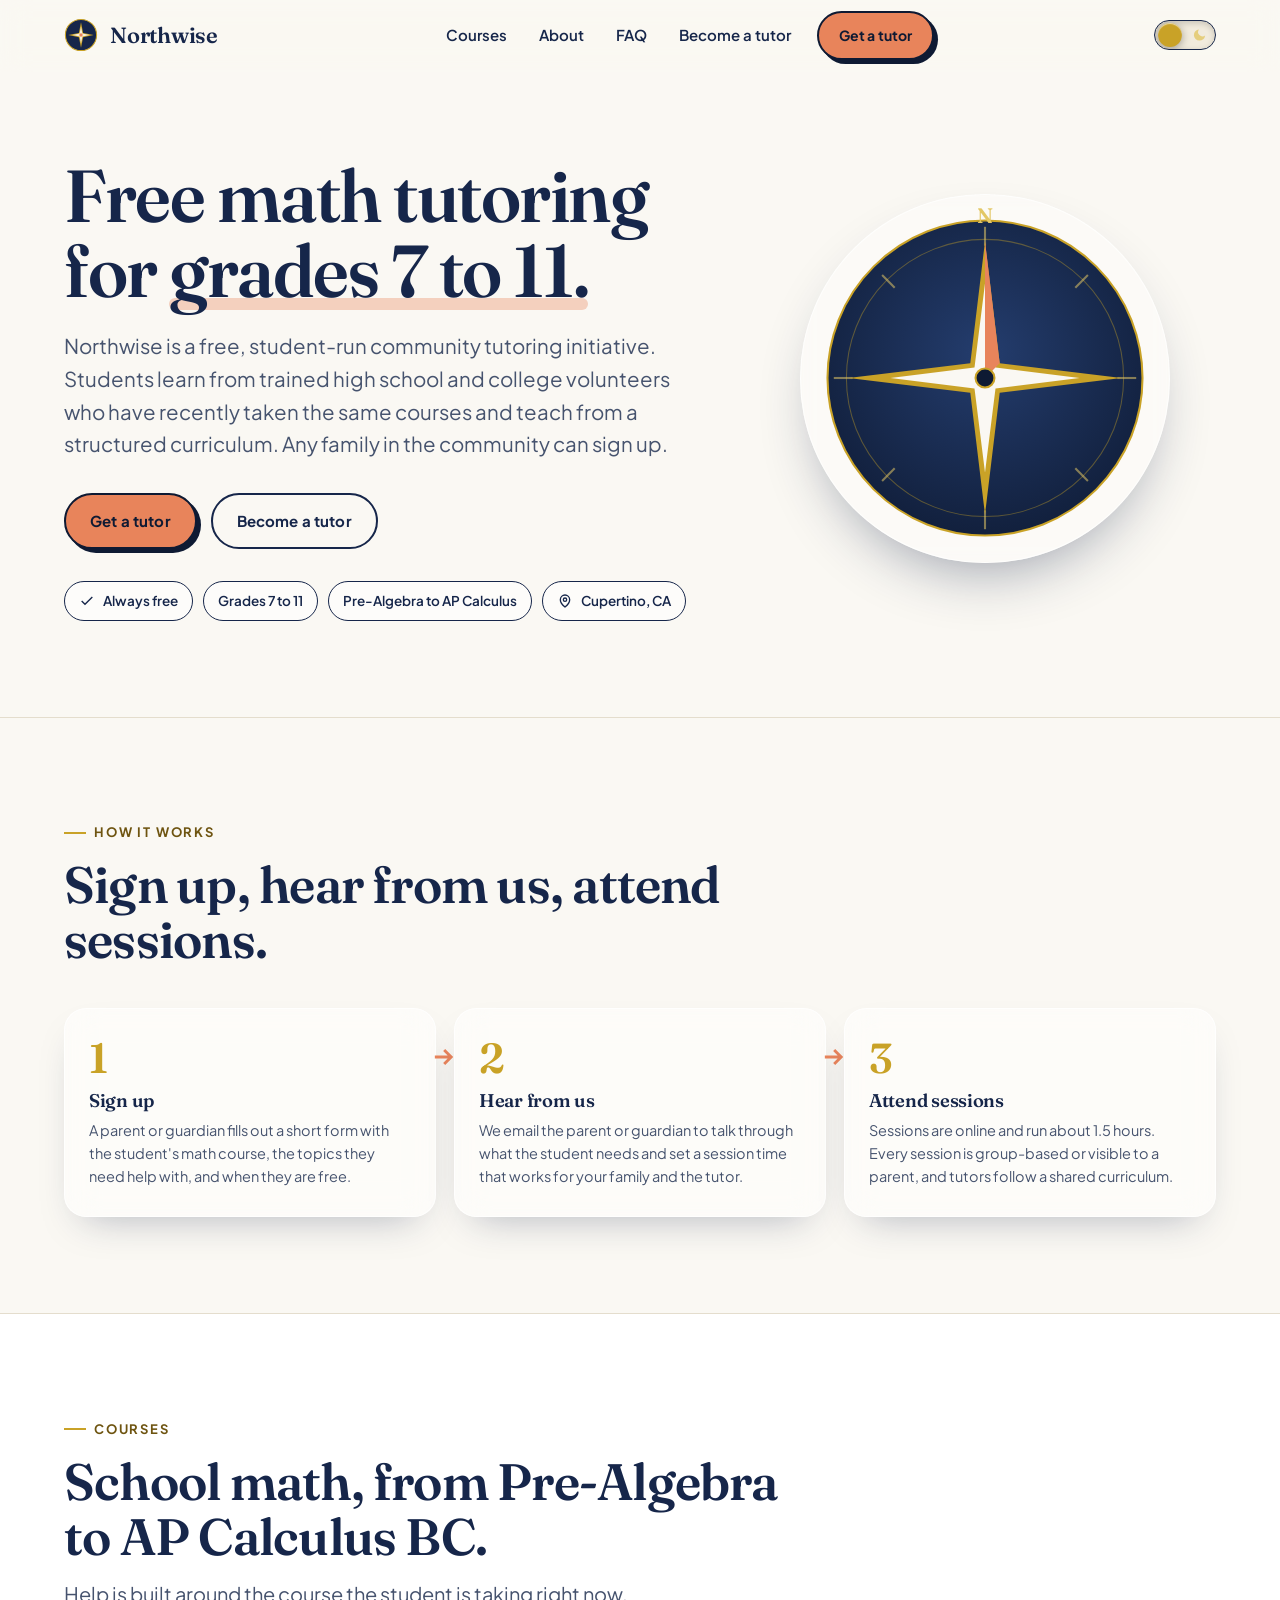
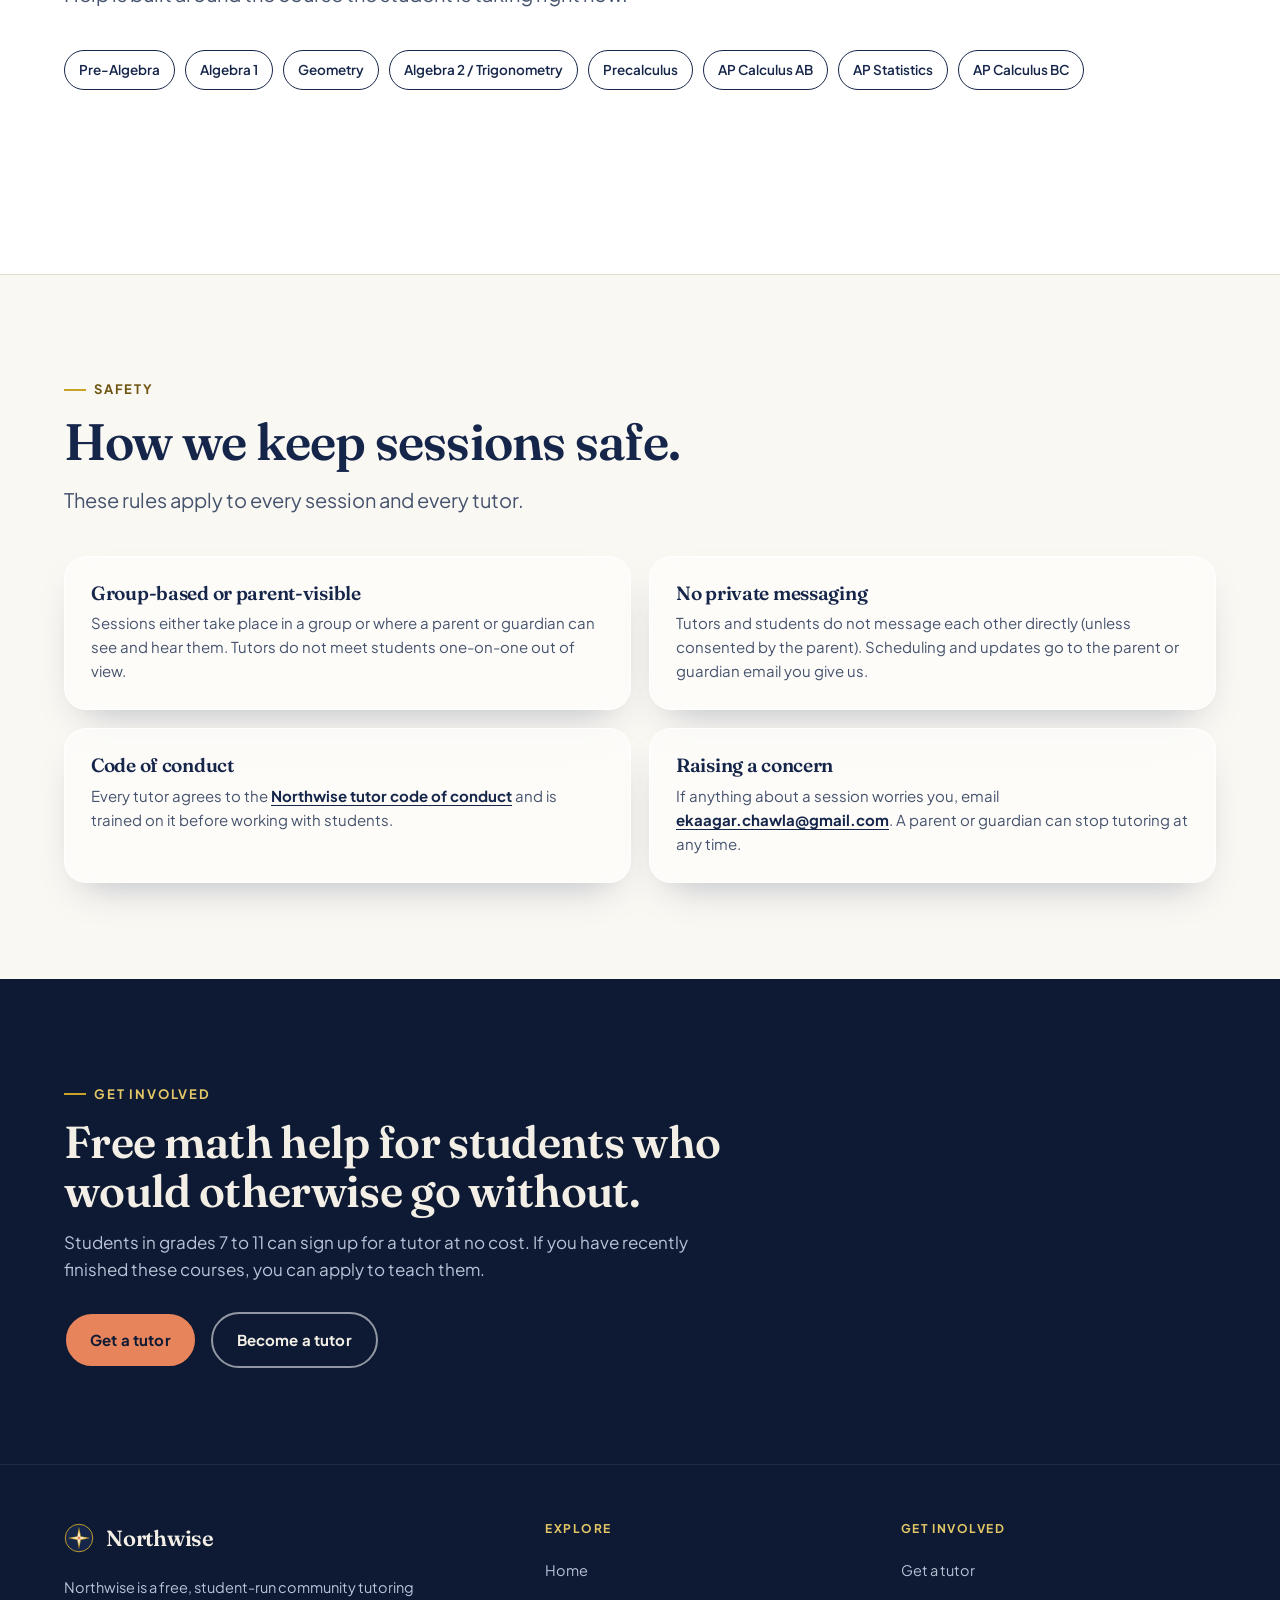
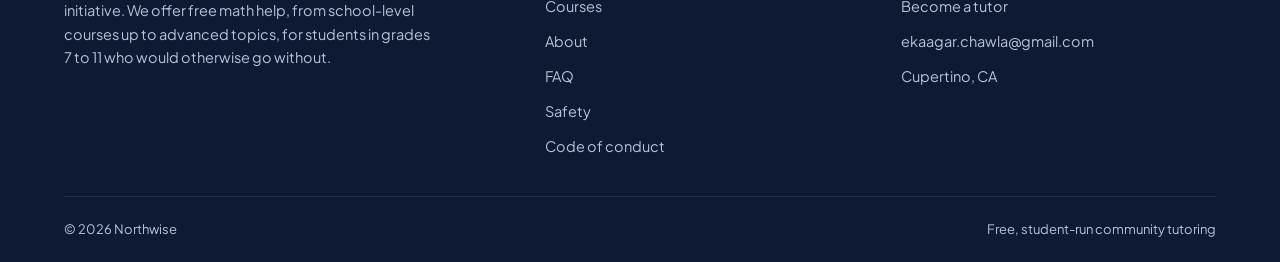
==== commit 68093009: "Rework Northwise as a free, student-run tutoring initiative Split the single page into Home, Courses" ====
--- a/index.html
+++ b/index.html
@@ -3,804 +3,25 @@
 <head>
   <meta charset="UTF-8" />
   <meta name="viewport" content="width=device-width, initial-scale=1.0" />
-
-  <!-- ============================================================= -->
-  <!--  SEO / META, edit copy freely                              -->
-  <!-- ============================================================= -->
-  <title>Northwise: Mentor-Led 1-on-1 STEM Tutoring in Cupertino</title>
-  <meta name="description" content="Northwise: Cupertino's mentor-led 1-on-1 tutoring in math, coding, and biology. Rigorous, personalized, mastery-based. Book a free diagnostic." />
+  <title>Northwise: Free Math Tutoring for Grades 7 to 11</title>
+  <meta name="description" content="Northwise is a free, student-run community tutoring initiative offering math help for grades 7 to 11, taught by trained high school and college volunteers." />
   <meta name="theme-color" content="#16264A" />
 
   <!-- Open Graph / social share -->
   <meta property="og:type" content="website" />
-  <meta property="og:title" content="Northwise: Mentor-Led 1-on-1 STEM Tutoring in Cupertino" />
-  <meta property="og:description" content="1-on-1 tutoring and mentorship in math, coding, and biology. Rigorous, personalized, mastery-based. Book a free diagnostic." />
+  <meta property="og:title" content="Northwise: Free Math Tutoring for Grades 7 to 11" />
+  <meta property="og:description" content="Northwise is a free, student-run community tutoring initiative offering math help for grades 7 to 11, taught by trained high school and college volunteers." />
   <meta property="og:site_name" content="Northwise" />
-  <!-- PLACEHOLDER: add your live URL + a 1200x630 social image when you deploy -->
+  <!-- TODO: replace with your live URL and a 1200x630 social image when you deploy -->
   <meta property="og:url" content="https://northwise.example" />
   <meta property="og:image" content="https://northwise.example/og-image.png" />
   <meta name="twitter:card" content="summary_large_image" />
 
-  <!-- ============================================================= -->
-  <!--  FONTS, Fraunces (display serif) + Plus Jakarta Sans (body)-->
-  <!-- ============================================================= -->
+  <!-- Fonts: Fraunces (display serif) + Plus Jakarta Sans (body) -->
   <link rel="preconnect" href="https://fonts.googleapis.com" />
   <link rel="preconnect" href="https://fonts.gstatic.com" crossorigin />
   <link href="https://fonts.googleapis.com/css2?family=Fraunces:opsz,wght@9..144,400;9..144,500;9..144,600;9..144,700&family=Plus+Jakarta+Sans:wght@400;500;600;700;800&display=swap" rel="stylesheet" />
-
-  <style>
-  /* ================================================================
-     NORTHWISE, DESIGN TOKENS
-     Palette: deep navy + gold accent + cream + warm coral.
-     Design language: glassmorphism (professional) meets
-     neo-brutalism (energy), frosted glass panels + hard offset
-     borders/shadows, on a warm cream canvas.
-     ================================================================ */
-  :root {
-    /* Brand colors */
-    --navy:        #16264A;   /* primary */
-    --navy-900:    #0E1A33;   /* darker navy for depth */
-    --navy-700:    #203560;   /* lighter navy */
-    --gold:        #C9A227;   /* accent */
-    --gold-soft:   #E3C766;   /* light gold */
-    --gold-deep:   #6E5410;   /* accessible gold-tone TEXT on cream */
-    --cream:       #FAF8F3;   /* background */
-    --cream-200:   #F1EBDD;   /* muted cream / hairline surfaces */
-    --fade-top:    #fff;      /* top stop of the section fade gradients */
-    --coral:       #E8845B;   /* warm secondary accent (energy) */
-    --coral-600:   #D96B3F;   /* coral hover */
-
-    /* Semantic tokens */
-    --bg:          var(--cream);
-    --ink:         var(--navy);           /* primary text on light */
-    --ink-soft:    #46536E;               /* muted text on light */
-    --on-navy:     #F3EFE6;               /* text on navy */
-    --on-navy-soft:#B9C2D6;               /* muted text on navy */
-    --line:        #E4DDCD;               /* hairline on cream */
-    --border-hard: var(--navy);           /* brutalist border color */
-
-    /* Glass */
-    --glass-light:      rgba(255,255,255,0.55);
-    --glass-light-brd:  rgba(255,255,255,0.75);
-    --glass-dark:       rgba(255,255,255,0.06);
-    --glass-dark-brd:   rgba(255,255,255,0.16);
-
-    /* Shadows */
-    --shadow-soft:  0 18px 40px -20px rgba(22,38,74,0.35);
-    --shadow-lift:  0 28px 60px -24px rgba(22,38,74,0.45);
-    --shadow-hard:  6px 6px 0 var(--navy);        /* brutalist */
-    --shadow-hard-gold: 6px 6px 0 var(--gold);
-
-    /* Radii, rounded but not bubbly */
-    --r-sm: 10px;
-    --r:    16px;
-    --r-lg: 22px;
-    --r-pill: 999px;
-
-    /* Type */
-    --font-display: 'Fraunces', 'Times New Roman', serif;
-    --font-sans: 'Plus Jakarta Sans', system-ui, -apple-system, sans-serif;
-
-    /* Spacing scale (marketing-page: generous) */
-    --space-1: 8px;
-    --space-2: 16px;
-    --space-3: 24px;
-    --space-4: 40px;
-    --space-5: 64px;
-    --space-6: 96px;
-
-    --maxw: 1200px;
-    --nav-h: 72px;
-  }
-
-  /* ---------- Reset ---------- */
-  *, *::before, *::after { box-sizing: border-box; }
-  * { margin: 0; }
-  html { scroll-behavior: smooth; scroll-padding-top: calc(var(--nav-h) + 16px); -webkit-text-size-adjust: 100%; }
-  body {
-    font-family: var(--font-sans);
-    color: var(--ink);
-    background: var(--bg);
-    line-height: 1.6;
-    font-size: 17px;
-    -webkit-font-smoothing: antialiased;
-    text-rendering: optimizeLegibility;
-    overflow-x: hidden;
-  }
-  img, svg { display: block; max-width: 100%; }
-  a { color: inherit; text-decoration: none; }
-  button { font-family: inherit; cursor: pointer; }
-  ::selection { background: var(--coral); color: #fff; }
-
-  /* ---------- Accessible focus ---------- */
-  :focus-visible {
-    outline: 3px solid var(--coral);
-    outline-offset: 3px;
-    border-radius: 4px;
-  }
-
-  /* ---------- Skip link ---------- */
-  .skip-link {
-    position: absolute; left: 12px; top: -60px;
-    background: var(--navy); color: var(--on-navy);
-    padding: 10px 16px; border-radius: var(--r-sm); z-index: 200;
-    transition: top .2s ease;
-  }
-  .skip-link:focus { top: 12px; }
-
-  /* ---------- Layout helpers ---------- */
-  .wrap { width: 100%; max-width: var(--maxw); margin-inline: auto; padding-inline: 24px; }
-  section { position: relative; }
-  .section-pad { padding-block: var(--space-6); }
-  section > .wrap { position: relative; z-index: 2; } /* keep content above glass atmosphere blobs */
-
-  .eyebrow {
-    display: inline-flex; align-items: center; gap: 8px;
-    font-size: 13px; font-weight: 700; letter-spacing: .14em; text-transform: uppercase;
-    color: var(--gold-deep);
-  }
-  .eyebrow::before {
-    content: ""; width: 22px; height: 2px; background: var(--gold); display: inline-block;
-  }
-  .on-navy .eyebrow { color: var(--gold-soft); }
-  .on-navy .eyebrow::before { background: var(--gold); }
-
-  h1, h2, h3, h4 { font-family: var(--font-display); font-weight: 600; line-height: 1.08; letter-spacing: -0.015em; color: var(--ink); }
-  h2.section-title { font-size: clamp(2rem, 4.5vw, 3.2rem); margin-top: 14px; }
-  .on-navy h2.section-title, .on-navy h1, .on-navy h3 { color: var(--on-navy); }
-  .lead { font-size: clamp(1.05rem, 1.6vw, 1.25rem); color: var(--ink-soft); max-width: 62ch; }
-  .on-navy .lead { color: var(--on-navy-soft); }
-
-  .section-head { max-width: 760px; margin-bottom: var(--space-4); }
-
-  /* ---------- Buttons ---------- */
-  .btn {
-    display: inline-flex; align-items: center; justify-content: center; gap: 10px;
-    font-weight: 700; font-size: 15px; letter-spacing: .01em;
-    padding: 14px 24px; border-radius: var(--r-pill);
-    border: 2px solid transparent; transition: transform .18s ease, box-shadow .18s ease, background .18s ease, color .18s ease;
-    white-space: nowrap;
-  }
-  /* Primary = coral (energy), dark navy text for AA contrast */
-  .btn-primary { background: var(--coral); color: var(--navy-900); border-color: var(--navy-900); box-shadow: 4px 4px 0 var(--navy-900); }
-  .btn-primary:hover { background: var(--coral-600); transform: translate(-2px,-2px); box-shadow: 6px 6px 0 var(--navy-900); }
-  .btn-primary:active { transform: translate(0,0); box-shadow: 2px 2px 0 var(--navy-900); }
-
-  /* Secondary = outline */
-  .btn-outline { background: transparent; color: var(--navy); border-color: var(--navy); }
-  .btn-outline:hover { background: var(--navy); color: var(--on-navy); transform: translateY(-2px); }
-
-  /* Ghost on navy */
-  .on-navy .btn-outline { color: var(--on-navy); border-color: rgba(255,255,255,.55); }
-  .on-navy .btn-outline:hover { background: var(--on-navy); color: var(--navy); }
-
-  .btn-gold { background: var(--gold); color: var(--navy-900); border-color: var(--navy-900); box-shadow: 4px 4px 0 var(--navy-900); }
-  .btn-gold:hover { transform: translate(-2px,-2px); box-shadow: 6px 6px 0 var(--navy-900); background: var(--gold-soft); }
-
-  /* ---------- Specular button (React Bits-style light that tracks the cursor) ---------- */
-  .btn-specular { position: relative; overflow: hidden; isolation: isolate; }
-  .btn-specular > * { position: relative; z-index: 2; }
-  .btn-specular::after {
-    content: ""; position: absolute; z-index: 1; left: var(--spec-x, 50%); top: var(--spec-y, 50%);
-    width: 160px; height: 160px; transform: translate(-50%, -50%);
-    background: radial-gradient(circle, rgba(255,255,255,.75), rgba(255,255,255,.25) 35%, rgba(255,255,255,0) 65%);
-    opacity: 0; transition: opacity .3s ease; pointer-events: none; mix-blend-mode: screen;
-  }
-  .btn-specular:hover::after, .btn-specular:focus-visible::after { opacity: 1; }
-
-  /* ---------- Glass card ---------- */
-  .glass {
-    background: var(--glass-light);
-    -webkit-backdrop-filter: blur(16px) saturate(140%);
-    backdrop-filter: blur(16px) saturate(140%);
-    border: 1px solid var(--glass-light-brd);
-    box-shadow: var(--shadow-soft);
-    border-radius: var(--r-lg);
-  }
-  .on-navy .glass {
-    background: var(--glass-dark);
-    border-color: var(--glass-dark-brd);
-    box-shadow: 0 24px 50px -28px rgba(0,0,0,.6);
-  }
-
-  /* ---------- Brutalist card ---------- */
-  .brutal {
-    background: #fff;
-    border: 2.5px solid var(--border-hard);
-    border-radius: var(--r);
-    box-shadow: var(--shadow-hard);
-    transition: transform .18s ease, box-shadow .18s ease;
-  }
-  .brutal:hover { transform: translate(-3px,-3px); box-shadow: 9px 9px 0 var(--navy); }
-
-  /* ---------- Chips / tags ---------- */
-  .chip {
-    display: inline-flex; align-items: center; gap: 8px;
-    padding: 8px 14px; border-radius: var(--r-pill);
-    font-size: 13.5px; font-weight: 600; color: var(--navy);
-    background: rgba(255,255,255,.6); border: 1.5px solid var(--navy);
-  }
-  .chip svg { width: 16px; height: 16px; }
-  .on-navy .chip { color: var(--on-navy); background: var(--glass-dark); border-color: var(--glass-dark-brd); }
-
-  .tag {
-    display: inline-flex; align-items: center; padding: 4px 10px;
-    font-size: 12px; font-weight: 700; letter-spacing: .04em; text-transform: uppercase;
-    border-radius: var(--r-pill); border: 1.5px solid var(--navy);
-  }
-  .tag-standard { background: var(--cream-200); color: var(--navy); }
-  .tag-accel { background: var(--gold-soft); color: var(--navy-900); border-color: var(--navy-900); }
-  .tag-req { background: #fff; color: var(--coral-600); border-color: var(--coral-600); }
-
-  /* =============================================================
-     BACKGROUND ATMOSPHERE, soft gradient mesh + grid + grain
-     ============================================================= */
-  .bg-atmosphere {
-    position: absolute; inset: 0; overflow: hidden; z-index: 0; pointer-events: none;
-  }
-  .blob { position: absolute; border-radius: 50%; filter: blur(60px); opacity: .5; }
-  .blob.gold  { width: 420px; height: 420px; background: radial-gradient(circle, rgba(201,162,39,.55), transparent 70%); }
-  .blob.coral { width: 380px; height: 380px; background: radial-gradient(circle, rgba(232,132,91,.45), transparent 70%); }
-  .blob.navy  { width: 460px; height: 460px; background: radial-gradient(circle, rgba(32,53,96,.35), transparent 70%); }
-
-  .grid-lines {
-    position: absolute; inset: 0;
-    background-image:
-      linear-gradient(to right, rgba(22,38,74,.05) 1px, transparent 1px),
-      linear-gradient(to bottom, rgba(22,38,74,.05) 1px, transparent 1px);
-    background-size: 64px 64px;
-    -webkit-mask-image: radial-gradient(ellipse 80% 60% at 50% 0%, #000 40%, transparent 100%);
-    mask-image: radial-gradient(ellipse 80% 60% at 50% 0%, #000 40%, transparent 100%);
-  }
-  /* Subtle film grain via SVG noise */
-  .grain::after {
-    content: ""; position: absolute; inset: 0; z-index: 1; pointer-events: none; opacity: .35;
-    background-image: url("data:image/svg+xml,%3Csvg xmlns='http://www.w3.org/2000/svg' width='120' height='120'%3E%3Cfilter id='n'%3E%3CfeTurbulence type='fractalNoise' baseFrequency='0.9' numOctaves='2'/%3E%3C/filter%3E%3Crect width='100%25' height='100%25' filter='url(%23n)' opacity='0.5'/%3E%3C/svg%3E");
-    mix-blend-mode: overlay;
-  }
-
-  /* =============================================================
-     NAVBAR
-     ============================================================= */
-  .nav {
-    position: sticky; top: 0; z-index: 100;
-    height: var(--nav-h);
-    display: flex; align-items: center;
-    background: rgba(250,248,243,0.72);
-    -webkit-backdrop-filter: blur(14px) saturate(150%);
-    backdrop-filter: blur(14px) saturate(150%);
-    border-bottom: 1px solid transparent;
-    transition: border-color .3s ease, box-shadow .3s ease, background .3s ease;
-  }
-  .nav.scrolled { border-bottom-color: var(--line); box-shadow: 0 8px 30px -24px rgba(22,38,74,.5); }
-  .nav .wrap { display: flex; align-items: center; justify-content: space-between; gap: 20px; }
-
-  .brand { display: inline-flex; align-items: center; gap: 12px; font-family: var(--font-display); font-weight: 600; font-size: 22px; color: var(--navy); letter-spacing: -0.01em; }
-  .brand .mark { width: 34px; height: 34px; flex: none; }
-
-  .nav-links { display: flex; align-items: center; gap: 4px; }
-  .nav-links a.navlink {
-    padding: 8px 14px; border-radius: var(--r-pill); font-weight: 600; font-size: 15px; color: var(--ink);
-    position: relative; transition: color .2s ease, background .2s ease;
-  }
-  .nav-links a.navlink:hover { background: rgba(22,38,74,.06); }
-  .nav-links a.navlink.active { color: var(--navy); }
-  .nav-links a.navlink.active::after {
-    content: ""; position: absolute; left: 14px; right: 14px; bottom: 2px; height: 2px; background: var(--gold); border-radius: 2px;
-  }
-  .nav-cta { margin-left: 8px; padding: 11px 20px; font-size: 14px; }
-
-  .nav-toggle {
-    display: none; width: 46px; height: 46px; border: 2px solid var(--navy); border-radius: 12px;
-    background: #fff; align-items: center; justify-content: center; box-shadow: 3px 3px 0 var(--navy);
-  }
-  .nav-toggle span { position: relative; width: 20px; height: 2px; background: var(--navy); transition: .25s; }
-  .nav-toggle span::before, .nav-toggle span::after { content:""; position: absolute; left: 0; width: 20px; height: 2px; background: var(--navy); transition: .25s; }
-  .nav-toggle span::before { top: -6px; }
-  .nav-toggle span::after { top: 6px; }
-  .nav-toggle[aria-expanded="true"] span { background: transparent; }
-  .nav-toggle[aria-expanded="true"] span::before { top: 0; transform: rotate(45deg); }
-  .nav-toggle[aria-expanded="true"] span::after { top: 0; transform: rotate(-45deg); }
-
-  /* =============================================================
-     HERO
-     ============================================================= */
-  .hero { padding-top: var(--space-5); padding-bottom: var(--space-6); overflow: hidden; }
-  .hero .bg-atmosphere .blob.gold  { top: -120px; right: -80px; }
-  .hero .bg-atmosphere .blob.coral { bottom: -140px; left: -60px; }
-  .hero-grid { position: relative; z-index: 2; display: grid; grid-template-columns: 1.15fr .85fr; gap: var(--space-5); align-items: center; }
-
-  .hero h1 {
-    font-size: clamp(2.6rem, 6vw, 4.6rem);
-    line-height: 1.02; margin-top: 22px; letter-spacing: -0.02em;
-  }
-  .hero h1 .accent { color: var(--gold); font-style: italic; }
-  .hero h1 .underline {
-    position: relative; white-space: nowrap;
-  }
-  .hero h1 .underline::after {
-    content:""; position: absolute; left: 0; right: 0; bottom: 6px; height: 12px; z-index: -1;
-    background: var(--coral); opacity: .35; border-radius: 8px;
-  }
-  .hero-sub { margin-top: 22px; font-size: clamp(1.05rem, 1.7vw, 1.28rem); color: var(--ink-soft); max-width: 54ch; }
-
-  .hero-ctas { margin-top: 32px; display: flex; flex-wrap: wrap; gap: 14px; }
-  .hero-chips { margin-top: 32px; display: flex; flex-wrap: wrap; gap: 10px; }
-
-  /* Hero graphic, compass / north star */
-  .hero-art { position: relative; display: flex; justify-content: center; align-items: center; }
-  .compass-stage { position: relative; width: min(100%, 420px); aspect-ratio: 1; }
-  .compass-stage .glass-ring {
-    position: absolute; inset: 6%; border-radius: 50%;
-    background: rgba(255,255,255,.35);
-    -webkit-backdrop-filter: blur(10px); backdrop-filter: blur(10px);
-    border: 1px solid rgba(255,255,255,.7);
-    box-shadow: var(--shadow-lift);
-  }
-  .compass-svg { position: relative; z-index: 2; width: 100%; height: 100%; }
-  .spin-slow { transform-box: fill-box; transform-origin: center; animation: spin 60s linear infinite; }
-  .float-card {
-    position: absolute; z-index: 3; padding: 12px 16px; border-radius: 14px;
-    background: rgba(255,255,255,0.6);
-    -webkit-backdrop-filter: blur(16px) saturate(150%);
-    backdrop-filter: blur(16px) saturate(150%);
-    border: 1px solid var(--glass-light-brd); box-shadow: var(--shadow-lift); font-weight: 700; font-size: 13px;
-    display: flex; align-items: center; gap: 8px;
-  }
-  .float-card small { display: block; font-weight: 600; font-size: 11px; color: var(--ink-soft); }
-  .float-card .ic { width: 30px; height: 30px; border-radius: 9px; display: grid; place-items: center; color:#fff; flex: none; }
-  .fc-1 { top: 4%; left: -6%; animation: floaty 6s ease-in-out infinite; }
-  .fc-2 { bottom: 8%; right: -8%; animation: floaty 7s ease-in-out infinite reverse; }
-  .fc-3 { bottom: 30%; left: -10%; animation: floaty 8s ease-in-out infinite; }
-
-  @keyframes spin { to { transform: rotate(360deg); } }
-  @keyframes floaty { 0%,100% { transform: translateY(0); } 50% { transform: translateY(-10px); } }
-
-  /* =============================================================
-     "AS SEEN" / MARQUEE strip
-     ============================================================= */
-  .strip { border-block: 2px solid var(--navy); background: var(--navy); color: var(--on-navy); overflow: hidden; }
-  .marquee { display: flex; gap: 48px; padding: 16px 0; white-space: nowrap; animation: slide 28s linear infinite; }
-  .marquee span { font-family: var(--font-display); font-size: 20px; font-style: italic; opacity: .9; display: inline-flex; align-items: center; gap: 48px; }
-  .marquee span::after { content: "✦"; color: var(--gold); font-style: normal; }
-  @keyframes slide { to { transform: translateX(-50%); } }
-
-  /* =============================================================
-     WHY NORTHWISE
-     ============================================================= */
-  .why-grid { display: grid; grid-template-columns: repeat(2, 1fr); gap: 20px; }
-  .why-card { padding: 30px; position: relative; overflow: hidden; }
-  .why-card .num {
-    font-family: var(--font-display); font-size: 15px; font-weight: 700; color: var(--navy-900);
-    width: 40px; height: 40px; border-radius: 12px; display: grid; place-items: center;
-    background: var(--gold-soft); border: 2px solid var(--navy-900); box-shadow: 3px 3px 0 var(--navy-900);
-  }
-  .why-card h3 { font-size: 1.4rem; margin: 20px 0 10px; }
-  .why-card p { color: var(--ink-soft); }
-  .why-card:nth-child(2) .num { background: var(--coral); }
-  .why-card:nth-child(3) .num { background: #fff; }
-  .why-card:nth-child(4) .num { background: var(--navy); color: var(--gold-soft); }
-
-  /* =============================================================
-     COURSES
-     ============================================================= */
-  .track { margin-bottom: 48px; }
-  .track-head { display: flex; align-items: center; gap: 16px; margin-bottom: 22px; flex-wrap: wrap; }
-  .track-icon { width: 54px; height: 54px; border-radius: 14px; display: grid; place-items: center; border: 2.5px solid var(--navy); box-shadow: 4px 4px 0 var(--navy); flex: none; }
-  .track-icon.math { background: var(--gold-soft); }
-  .track-icon.code { background: var(--coral); }
-  .track-icon.bio  { background: #C7E6D4; }
-  .track-title { font-size: 1.7rem; }
-  .track-note { font-size: 14px; color: var(--ink-soft); font-weight: 500; }
-
-  .course-grid { display: grid; grid-template-columns: repeat(auto-fill, minmax(230px, 1fr)); gap: 16px; }
-  .course-card {
-    display: flex; flex-direction: column; gap: 12px; padding: 22px;
-    background: rgba(255,255,255,0.5);
-    -webkit-backdrop-filter: blur(16px) saturate(150%);
-    backdrop-filter: blur(16px) saturate(150%);
-    border: 1px solid var(--glass-light-brd); border-radius: var(--r); box-shadow: var(--shadow-soft);
-    transition: transform .2s ease, box-shadow .2s ease, border-color .2s ease; min-height: 100%;
-  }
-  .course-card:hover { transform: translateY(-5px); box-shadow: var(--shadow-lift); border-color: var(--gold); }
-  .course-card:focus-within { transform: translateY(-5px); box-shadow: var(--shadow-lift); border-color: var(--gold); }
-  .course-card h4 { font-size: 1.2rem; }
-  .course-card p { font-size: 14.5px; color: var(--ink-soft); flex: 1; }
-  .course-card .tags { display: flex; flex-wrap: wrap; gap: 6px; }
-  .course-card .go {
-    display: inline-flex; align-items: center; gap: 6px; font-weight: 700; font-size: 14px; color: var(--navy);
-    margin-top: 4px;
-  }
-  .course-card .go svg { transition: transform .2s ease; }
-  .course-card:hover .go svg { transform: translateX(4px); }
-
-  /* =============================================================
-     METHOD, stepper
-     ============================================================= */
-  #method { background: var(--navy); color: var(--on-navy); overflow: hidden; }
-  #method .bg-atmosphere .blob.gold { top: -100px; left: 10%; opacity: .28; }
-  #method .bg-atmosphere .blob.coral { bottom: -120px; right: 5%; opacity: .28; }
-  #method .wrap { position: relative; z-index: 2; }
-
-  .stepper { display: grid; grid-template-columns: repeat(4, 1fr); gap: 18px; margin-top: 12px; counter-reset: step; }
-  .step { padding: 26px; position: relative; }
-  .step .beat {
-    font-family: var(--font-display); font-size: 30px; font-weight: 600; color: var(--gold-soft);
-    display: flex; align-items: center; gap: 12px;
-  }
-  .step .beat .line { flex: 1; height: 2px; background: linear-gradient(90deg, var(--gold), transparent); }
-  .step .ic-wrap { width: 52px; height: 52px; border-radius: 14px; display: grid; place-items: center; background: var(--glass-dark); border: 1px solid var(--glass-dark-brd); margin: 16px 0; color: var(--gold-soft); }
-  .step h4 { font-size: 1.2rem; color: var(--on-navy); margin-bottom: 8px; }
-  .step p { font-size: 14.5px; color: var(--on-navy-soft); }
-
-  .method-notes { display: grid; grid-template-columns: repeat(3,1fr); gap: 18px; margin-top: 40px; }
-  .note-card { padding: 24px; border-radius: var(--r); }
-  .note-card h5 { font-family: var(--font-display); font-size: 1.15rem; color: var(--on-navy); margin-bottom: 8px; }
-  .note-card p { font-size: 14px; color: var(--on-navy-soft); }
-  .mastery-bar { margin-top: 14px; height: 10px; border-radius: 999px; background: rgba(255,255,255,.12); overflow: hidden; }
-  .mastery-bar > i { display: block; height: 100%; width: 92%; border-radius: 999px; background: linear-gradient(90deg, var(--coral), var(--gold)); }
-
-  /* =============================================================
-     HOW IT WORKS
-     ============================================================= */
-  .how-grid { display: grid; grid-template-columns: repeat(4, 1fr); gap: 18px; }
-  .how-step { padding: 28px 24px; position: relative; transition: transform .2s ease, box-shadow .2s ease; }
-  .how-step:hover { transform: translateY(-4px); box-shadow: var(--shadow-lift); }
-  .how-step .n {
-    font-family: var(--font-display); font-size: 42px; font-weight: 600; color: var(--gold);
-    line-height: 1;
-  }
-  .how-step h4 { font-size: 1.15rem; margin: 12px 0 8px; }
-  .how-step p { font-size: 14.5px; color: var(--ink-soft); }
-  .how-step .arrow { position: absolute; top: 34px; right: -22px; color: var(--coral); z-index: 3; }
-
-  /* =============================================================
-     ABOUT / FOUNDER
-     ============================================================= */
-  .about-grid { display: grid; grid-template-columns: .85fr 1.15fr; gap: var(--space-5); align-items: center; }
-  .founder-photo {
-    position: relative; aspect-ratio: 4/5; border-radius: var(--r-lg); overflow: hidden;
-    border: 2.5px solid var(--navy); box-shadow: 10px 10px 0 var(--gold);
-    background: linear-gradient(160deg, var(--navy-700), var(--navy-900));
-    display: grid; place-items: center;
-  }
-  .founder-photo .initials { font-family: var(--font-display); font-size: 5rem; color: var(--gold-soft); }
-  .founder-photo .ph-note {
-    position: absolute; bottom: 14px; left: 14px; right: 14px; text-align: center;
-    font-size: 12px; color: var(--on-navy-soft); background: rgba(0,0,0,.3); padding: 6px; border-radius: 8px;
-  }
-  .founder-badge {
-    position: absolute; top: -16px; right: -16px; background: var(--coral); color: var(--navy-900);
-    border: 2px solid var(--navy-900); border-radius: var(--r-pill); padding: 8px 16px; font-weight: 700; font-size: 13px;
-    box-shadow: 4px 4px 0 var(--navy-900); transform: rotate(4deg);
-  }
-  .about-body h2 { margin-bottom: 18px; }
-  .about-body p { color: var(--ink-soft); margin-bottom: 16px; max-width: 60ch; }
-  .about-body .sig { font-family: var(--font-display); font-size: 1.6rem; color: var(--navy); font-style: italic; margin-top: 8px; }
-  .cred-row { display: flex; flex-wrap: wrap; gap: 10px; margin-top: 22px; }
-
-  /* =============================================================
-     PRICING
-     ============================================================= */
-  .price-grid { display: grid; grid-template-columns: repeat(3, 1fr); gap: 20px; align-items: stretch; }
-  .price-card { padding: 30px; display: flex; flex-direction: column;
-    background: rgba(255,255,255,0.55);
-    -webkit-backdrop-filter: blur(18px) saturate(150%);
-    backdrop-filter: blur(18px) saturate(150%);
-    border: 1px solid var(--glass-light-brd); border-radius: var(--r-lg); box-shadow: var(--shadow-soft); }
-  .price-card.featured {
-    background: var(--navy); color: var(--on-navy); box-shadow: 8px 8px 0 var(--gold);
-    transform: translateY(-8px); position: relative;
-  }
-  .price-card.featured h3, .price-card.featured .price { color: var(--on-navy); }
-  .price-card .plan { font-size: 13px; font-weight: 700; letter-spacing: .1em; text-transform: uppercase; color: var(--gold-deep); }
-  .price-card.featured .plan { color: var(--gold-soft); }
-  .price-card h3 { font-size: 1.5rem; margin: 6px 0 4px; }
-  .price-card .price { font-family: var(--font-display); font-size: 2.6rem; font-weight: 600; color: var(--navy); line-height: 1; margin: 14px 0 4px; }
-  .price-card .price .per { font-family: var(--font-sans); font-size: 15px; font-weight: 600; color: var(--ink-soft); }
-  .price-card.featured .price .per { color: var(--on-navy-soft); }
-  .price-card .plan-desc { font-size: 14px; color: var(--ink-soft); min-height: 40px; }
-  .price-card.featured .plan-desc { color: var(--on-navy-soft); }
-  .price-feats { list-style: none; padding: 0; margin: 20px 0 26px; display: grid; gap: 10px; }
-  .price-feats li { display: flex; gap: 10px; font-size: 14.5px; align-items: flex-start; }
-  .price-feats li svg { flex: none; margin-top: 3px; color: var(--coral); }
-  .price-card.featured .price-feats li svg { color: var(--gold-soft); }
-  .price-card .btn { margin-top: auto; width: 100%; }
-  .featured-flag {
-    position: absolute; top: -14px; left: 50%; transform: translateX(-50%);
-    background: var(--coral); color: var(--navy-900); border: 2px solid var(--gold);
-    padding: 5px 16px; border-radius: 999px; font-size: 12px; font-weight: 800; letter-spacing: .06em; text-transform: uppercase; white-space: nowrap;
-  }
-  .price-note { text-align: center; margin-top: 30px; font-weight: 600; color: var(--navy); }
-  .price-free {
-    margin-top: 22px; display: flex; flex-wrap: wrap; gap: 18px; align-items: center; justify-content: space-between;
-    padding: 22px 28px; border-radius: var(--r-lg);
-  }
-  .price-free h4 { font-size: 1.3rem; }
-  .price-free p { color: var(--ink-soft); font-size: 14.5px; }
-
-  /* Tilted-card interaction (React Bits-style 3D tilt + specular glare) */
-  .price-grid { perspective: 1200px; }
-  .price-card { transform-style: preserve-3d; will-change: transform;
-    transition: transform .3s cubic-bezier(.2,.8,.2,1), box-shadow .3s ease; }
-  .price-card .tilt-glare {
-    position: absolute; inset: 0; border-radius: inherit; pointer-events: none; z-index: 4;
-    background: radial-gradient(circle at var(--gx,50%) var(--gy,50%), rgba(255,255,255,.35), rgba(255,255,255,0) 45%);
-    opacity: 0; transition: opacity .25s ease;
-  }
-  .price-card.tilting { transition: transform .08s linear; transition-delay: 0s !important; box-shadow: 0 30px 60px -20px rgba(22,38,74,.45); }
-  .price-card.tilting .tilt-glare { opacity: 1; }
-  .price-card.featured.tilting { box-shadow: 12px 12px 0 var(--gold), 0 30px 60px -20px rgba(22,38,74,.55); }
-
-  /* =============================================================
-     FAQ
-     ============================================================= */
-  .faq-grid { display: grid; grid-template-columns: 1fr; gap: 12px; max-width: 820px; margin-inline: auto; }
-  .faq-item { border: 2px solid var(--navy); border-radius: var(--r); background: #fff; overflow: hidden; box-shadow: 4px 4px 0 rgba(22,38,74,.12); transition: box-shadow .2s ease; }
-  .faq-item[open] { box-shadow: 5px 5px 0 var(--gold); }
-  .faq-q {
-    width: 100%; text-align: left; background: none; border: 0; padding: 20px 22px;
-    display: flex; align-items: center; justify-content: space-between; gap: 16px;
-    font-family: var(--font-display); font-size: 1.12rem; font-weight: 600; color: var(--navy);
-  }
-  .faq-q .plus { flex: none; width: 30px; height: 30px; border-radius: 8px; border: 2px solid var(--navy); display: grid; place-items: center; transition: .25s; background: var(--cream); }
-  .faq-item[open] .faq-q .plus { transform: rotate(45deg); background: var(--gold); }
-  .faq-a { padding: 0 22px; max-height: 0; overflow: hidden; transition: max-height .3s ease, padding .3s ease; }
-  .faq-item[open] .faq-a { padding: 0 22px 22px; max-height: 400px; }
-  .faq-a p { color: var(--ink-soft); font-size: 15.5px; }
-  .faq-a .hl { color: var(--coral-600); font-weight: 700; } /* placeholder marker */
-
-  /* =============================================================
-     FINAL CTA + CONTACT
-     ============================================================= */
-  #contact { background: var(--navy-900); color: var(--on-navy); overflow: hidden; }
-  #contact .bg-atmosphere .blob.gold { top: -80px; right: -40px; opacity: .35; }
-  #contact .bg-atmosphere .blob.coral { bottom: -100px; left: 10%; opacity: .3; }
-  #contact .wrap { position: relative; z-index: 2; }
-  .cta-grid { display: grid; grid-template-columns: 1fr 1fr; gap: var(--space-5); align-items: center; }
-  .cta-copy h2 { font-size: clamp(2.2rem, 4.5vw, 3.4rem); color: var(--on-navy); }
-  .cta-copy h2 .g { color: var(--gold-soft); font-style: italic; }
-  .cta-copy p { color: var(--on-navy-soft); margin-top: 16px; font-size: 1.1rem; max-width: 46ch; }
-  .cta-copy .quick { margin-top: 26px; display: grid; gap: 12px; }
-  .cta-copy .quick a { display: inline-flex; align-items: center; gap: 10px; color: var(--on-navy); font-weight: 600; }
-  .cta-copy .quick a svg { color: var(--gold-soft); }
-
-  .contact-card { padding: 32px; }
-  .form-row { display: grid; grid-template-columns: 1fr 1fr; gap: 16px; }
-  .field { display: flex; flex-direction: column; gap: 7px; margin-bottom: 16px; }
-  .field label { font-size: 13px; font-weight: 700; letter-spacing: .03em; color: var(--on-navy); }
-  .field input, .field select, .field textarea {
-    font-family: inherit; font-size: 15px; color: #fff; padding: 13px 15px; border-radius: 12px;
-    background: rgba(255,255,255,.06); border: 1.5px solid rgba(255,255,255,.2);
-    transition: border-color .2s ease, background .2s ease;
-  }
-  .field input::placeholder, .field textarea::placeholder { color: rgba(255,255,255,.45); }
-  .field select { appearance: none; background-image: url("data:image/svg+xml,%3Csvg xmlns='http://www.w3.org/2000/svg' width='16' height='16' fill='none' stroke='%23E3C766' stroke-width='2'%3E%3Cpath d='M4 6l4 4 4-4'/%3E%3C/svg%3E"); background-repeat: no-repeat; background-position: right 14px center; padding-right: 40px; }
-  .field select option { color: #16264A; }
-  .field input:focus, .field select:focus, .field textarea:focus { border-color: var(--gold-soft); background: rgba(255,255,255,.1); outline: none; }
-  .field textarea { resize: vertical; min-height: 92px; }
-  .form-note { font-size: 12.5px; color: var(--on-navy-soft); margin-top: 4px; }
-
-  /* =============================================================
-     FOOTER
-     ============================================================= */
-  footer { background: var(--navy-900); color: var(--on-navy-soft); border-top: 1px solid rgba(255,255,255,.08); }
-  .footer-grid { display: grid; grid-template-columns: 1.4fr 1fr 1fr; gap: 40px; padding-block: 56px 32px; }
-  footer .brand { color: var(--on-navy); }
-  footer .brand .mark { width: 30px; height: 30px; }
-  .footer-tag { margin-top: 16px; max-width: 34ch; font-size: 14.5px; }
-  .footer-col h6 { font-size: 12px; letter-spacing: .12em; text-transform: uppercase; color: var(--gold-soft); margin-bottom: 16px; font-weight: 700; }
-  .footer-col a { display: block; padding: 6px 0; font-size: 14.5px; color: var(--on-navy-soft); transition: color .2s ease; }
-  .footer-col a:hover { color: var(--on-navy); }
-  .footer-bottom { border-top: 1px solid rgba(255,255,255,.08); padding-block: 22px; display: flex; flex-wrap: wrap; gap: 12px; justify-content: space-between; font-size: 13px; }
-
-  /* =============================================================
-     SCROLL REVEAL
-     ============================================================= */
-  .reveal { opacity: 0; transform: translateY(28px); transition: opacity .7s cubic-bezier(.2,.7,.2,1), transform .7s cubic-bezier(.2,.7,.2,1); }
-  .reveal.in { opacity: 1; transform: none; }
-  .reveal.d1 { transition-delay: .08s; }
-  .reveal.d2 { transition-delay: .16s; }
-  .reveal.d3 { transition-delay: .24s; }
-
-  /* =============================================================
-     RESPONSIVE
-     ============================================================= */
-  @media (max-width: 1024px) {
-    .hero-grid { grid-template-columns: 1fr; gap: var(--space-4); }
-    .hero-art { order: -1; }
-    .compass-stage { width: min(80%, 340px); }
-    .about-grid { grid-template-columns: 1fr; gap: var(--space-4); }
-    .founder-photo { max-width: 380px; }
-    .cta-grid { grid-template-columns: 1fr; gap: var(--space-4); }
-    .stepper { grid-template-columns: repeat(2, 1fr); }
-    .method-notes { grid-template-columns: 1fr; }
-    .how-grid { grid-template-columns: repeat(2, 1fr); }
-    .how-step .arrow { display: none; }
-  }
-  @media (max-width: 820px) {
-    :root { --nav-h: 64px; }
-    .nav-links {
-      position: fixed; inset: var(--nav-h) 0 auto 0; flex-direction: column; align-items: stretch; gap: 6px;
-      background: rgba(250,248,243,0.97); -webkit-backdrop-filter: blur(16px); backdrop-filter: blur(16px);
-      padding: 18px 24px 28px; border-bottom: 2px solid var(--navy);
-      transform: translateY(-120%); transition: transform .3s ease; box-shadow: var(--shadow-lift);
-    }
-    .nav-links.open { transform: translateY(0); }
-    .nav-links a.navlink { padding: 14px 12px; font-size: 17px; }
-    .nav-links a.navlink.active::after { display: none; }
-    .nav-cta { margin: 8px 0 0; padding: 15px; }
-    .nav-toggle { display: inline-flex; }
-    .why-grid { grid-template-columns: 1fr; }
-    .price-grid { grid-template-columns: 1fr; }
-    .price-card.featured { transform: none; }
-    .form-row { grid-template-columns: 1fr; }
-    .footer-grid { grid-template-columns: 1fr; gap: 32px; }
-    .section-pad { padding-block: var(--space-5); }
-    .side-rays { display: none; } /* avoid overlapping the stacked hero headline */
-  }
-  @media (max-width: 480px) {
-    body { font-size: 16px; }
-    .wrap { padding-inline: 18px; }
-    .stepper { grid-template-columns: 1fr; }
-    .how-grid { grid-template-columns: 1fr; }
-    .hero-ctas .btn { flex: 1; }
-    .float-card { display: none; } /* keep hero clean on very small screens */
-  }
-
-  /* ---------- Reduced motion ---------- */
-  @media (prefers-reduced-motion: reduce) {
-    * { animation: none !important; transition: none !important; scroll-behavior: auto !important; }
-    .reveal { opacity: 1; transform: none; }
-  }
-
-  /* =============================================================
-     DARK MODE  (only colors change; all components stay identical)
-     ============================================================= */
-  [data-theme="dark"] {
-    --navy:        #263c6b;   /* stays a blue for panels / borders / icon fills */
-    --navy-900:    #172444;   /* dark section backgrounds */
-    --navy-700:    #354d82;
-    --gold:        #E3C766;
-    --gold-soft:   #F1DD93;
-    --gold-deep:   #E9CF77;   /* eyebrow text → light gold on dark */
-    --cream:       #14203c;   /* former light surfaces → dark panels */
-    --cream-200:   #1D2C50;
-    --fade-top:    #0E1730;   /* subtle dark top-stop for section fades */
-    --coral:       #F0916A;
-    --coral-600:   #E8845B;
-
-    --bg:          #0A1122;   /* page background (darkest) */
-    --ink:         #EAF1FF;   /* primary text */
-    --ink-soft:    #A7B4D0;   /* muted text */
-    --on-navy:     #F3EFE6;
-    --on-navy-soft:#B9C2D6;
-    --line:        rgba(255,255,255,0.10);
-    --border-hard: #3A5088;
-
-    --glass-light:     rgba(255,255,255,0.05);
-    --glass-light-brd: rgba(255,255,255,0.14);
-    --glass-dark:      rgba(255,255,255,0.05);
-    --glass-dark-brd:  rgba(255,255,255,0.14);
-
-    --shadow-soft: 0 18px 40px -20px rgba(0,0,0,0.65);
-    --shadow-lift: 0 28px 60px -24px rgba(0,0,0,0.75);
-    --shadow-hard: 6px 6px 0 #060B18;
-    --shadow-hard-gold: 6px 6px 0 var(--gold);
-  }
-  /* Targeted fixes where colors were hardcoded (not tokenized) */
-  [data-theme="dark"] .nav { background: rgba(12,19,38,0.72); }
-  [data-theme="dark"] .nav.scrolled { box-shadow: 0 8px 30px -24px rgba(0,0,0,.8); }
-  [data-theme="dark"] .nav-links a.navlink { color: var(--ink); }
-  [data-theme="dark"] .nav-links a.navlink:hover { background: rgba(255,255,255,.08); }
-  [data-theme="dark"] .brutal,
-  [data-theme="dark"] .faq-item,
-  [data-theme="dark"] .tag-req { background: var(--cream); }
-  [data-theme="dark"] .faq-item { box-shadow: 4px 4px 0 rgba(0,0,0,.45); }
-  [data-theme="dark"] .faq-item[open] { box-shadow: 5px 5px 0 var(--gold); }
-  [data-theme="dark"] .faq-q { color: var(--ink); }
-  [data-theme="dark"] .faq-q .plus { background: var(--cream-200); border-color: var(--border-hard); }
-  [data-theme="dark"] .faq-q .plus svg { stroke: var(--ink); }
-  [data-theme="dark"] .faq-item[open] .faq-q .plus { background: var(--gold); }
-  [data-theme="dark"] .faq-item[open] .faq-q .plus svg { stroke: var(--navy-900); }
-  [data-theme="dark"] .chip { background: var(--glass-dark); color: var(--ink); border-color: var(--glass-dark-brd); }
-  [data-theme="dark"] .tag-standard { color: var(--ink); }
-  [data-theme="dark"] .btn-outline { color: var(--ink); border-color: var(--border-hard); }
-  [data-theme="dark"] .btn-outline:hover { background: var(--navy-700); color: #fff; border-color: var(--navy-700); }
-  [data-theme="dark"] .price-card { background: var(--glass-light); }
-  [data-theme="dark"] .price-card .price,
-  [data-theme="dark"] .price-note { color: var(--ink); }
-  [data-theme="dark"] .about-body .sig { color: var(--gold-soft); }
-  [data-theme="dark"] .course-card { background: var(--glass-light); }
-  [data-theme="dark"] .float-card { background: rgba(255,255,255,0.06); }
-  [data-theme="dark"] .compass-stage .glass-ring { background: rgba(255,255,255,.05); border-color: rgba(255,255,255,.18); }
-  [data-theme="dark"] .nav-toggle { background: var(--cream); border-color: var(--border-hard); box-shadow: 3px 3px 0 var(--navy-900); }
-  [data-theme="dark"] .nav-toggle span, [data-theme="dark"] .nav-toggle span::before, [data-theme="dark"] .nav-toggle span::after { background: var(--ink); }
-  @media (max-width: 820px) {
-    [data-theme="dark"] .nav-links { background: rgba(12,19,38,0.97); border-bottom-color: var(--border-hard); }
-  }
-
-  /* Butter-smooth cross-fade while toggling theme (temporary, so hover anims stay intact) */
-  html.theme-animating,
-  html.theme-animating *,
-  html.theme-animating *::before,
-  html.theme-animating *::after {
-    transition: background-color .55s ease, color .55s ease, border-color .55s ease,
-      box-shadow .55s ease, fill .55s ease, stroke .55s ease, opacity .55s ease !important;
-  }
-  /* keep the elastic thumb springing during a theme toggle (don't let the rule above flatten it) */
-  html.theme-animating .theme-switch .thumb {
-    transition: transform .6s cubic-bezier(.34,1.75,.5,1), width .22s cubic-bezier(.34,1.75,.5,1),
-      background .4s ease !important;
-  }
-
-  /* =============================================================
-     FLUIDGLASS  — hover lens over the 4 nav titles (rectangular)
-     ============================================================= */
-  .nav-links { position: relative; }
-  .nav-links a.navlink { z-index: 1; }
-  .nav-lens {
-    position: absolute; top: 50%; left: 0; width: 0; height: 40px; z-index: 3;
-    transform: translateY(-50%) scale(.55); transform-origin: center;
-    border-radius: 13px; pointer-events: none; opacity: 0;
-    background: linear-gradient(135deg, rgba(255,255,255,.22), rgba(255,255,255,.05));
-    border: 1px solid rgba(255,255,255,.6);
-    -webkit-backdrop-filter: blur(1.5px) brightness(1.06) saturate(1.4);
-    backdrop-filter: blur(1.5px) brightness(1.06) saturate(1.4);
-    box-shadow: inset 0 1px 1px rgba(255,255,255,.85), inset 0 -8px 14px -10px rgba(255,255,255,.6),
-      0 10px 24px -12px rgba(22,38,74,.45);
-    transition: left .5s cubic-bezier(.34,1.45,.5,1), width .5s cubic-bezier(.34,1.45,.5,1),
-      transform .5s cubic-bezier(.34,1.6,.5,1), opacity .32s ease;
-  }
-  .nav-lens.show { opacity: 1; transform: translateY(-50%) scale(1); }
-  @supports (backdrop-filter: url(#fluid-lens)) {
-    .nav-lens {
-      -webkit-backdrop-filter: url(#fluid-lens) brightness(1.05) saturate(1.35);
-      backdrop-filter: url(#fluid-lens) brightness(1.05) saturate(1.35);
-      background: rgba(255,255,255,.06);
-    }
-  }
-  [data-theme="dark"] .nav-lens {
-    border-color: rgba(255,255,255,.3);
-    background: linear-gradient(135deg, rgba(255,255,255,.10), rgba(255,255,255,.03));
-  }
-
-  /* =============================================================
-     ELASTIC SLIDER — light/dark toggle
-     ============================================================= */
-  .theme-switch {
-    --w: 62px; --h: 30px; --pad: 3px;
-    --knob: calc(var(--h) - var(--pad) * 2);
-    position: relative; width: var(--w); height: var(--h); flex: none; margin-left: 6px;
-    display: inline-flex; align-items: center; padding: var(--pad);
-    border-radius: 999px; border: 1.5px solid var(--border-hard); background: var(--cream-200);
-    box-shadow: inset 0 2px 6px rgba(0,0,0,.18); overflow: hidden;
-  }
-  .theme-switch .ic { position: absolute; top: 50%; transform: translateY(-50%); width: 15px; height: 15px; z-index: 1; opacity: .8; }
-  .theme-switch .ic-sun  { left: 8px;  color: var(--gold); }
-  .theme-switch .ic-moon { right: 8px; color: var(--gold-soft); }
-  .theme-switch .thumb {
-    position: relative; z-index: 2; width: var(--knob); height: var(--knob); border-radius: 50%;
-    background: var(--gold); box-shadow: 0 2px 8px rgba(0,0,0,.35), inset 0 1px 1px rgba(255,255,255,.6);
-    transform: translateX(0);
-    transition: transform .6s cubic-bezier(.34,1.75,.5,1), width .22s cubic-bezier(.34,1.75,.5,1), background .4s ease;
-  }
-  /* elastic squash on press */
-  .theme-switch:active .thumb { width: calc(var(--knob) * 1.35); }
-  [data-theme="dark"] .theme-switch .thumb { transform: translateX(calc(var(--w) - var(--h))); background: var(--gold-soft); }
-  [data-theme="dark"] .theme-switch:active .thumb { transform: translateX(calc(var(--w) - var(--h) - var(--knob) * .35)); }
-
-  /* =============================================================
-     SIDE RAYS — exact React Bits shader (white light), dark mode only
-     ============================================================= */
-  .side-rays {
-    position: absolute; top: 0; right: 0; width: 55%; height: 88%;
-    z-index: 3; pointer-events: none; overflow: hidden; mix-blend-mode: screen;
-    opacity: 0; transition: opacity 1s ease;
-  }
-  .side-rays canvas { width: 100%; height: 100%; display: block; }
-  [data-theme="dark"] .side-rays { opacity: 1; }
-  </style>
+  <link rel="stylesheet" href="styles.css" />
 </head>
 <body>
   <!-- Apply saved theme before paint to avoid a flash -->
@@ -816,26 +37,18 @@
   </script>
   <a class="skip-link" href="#main">Skip to content</a>
 
-  <!-- ============================================================= -->
-  <!--  REUSABLE SVG SYMBOLS (compass mark, icons)                   -->
-  <!-- ============================================================= -->
+  <!-- Reusable SVG symbols (compass brand mark) -->
   <svg width="0" height="0" style="position:absolute" aria-hidden="true">
-    <!-- Compass / north-star brand mark -->
     <symbol id="mark" viewBox="0 0 48 48">
       <circle cx="24" cy="24" r="22" fill="#16264A"/>
       <circle cx="24" cy="24" r="22" fill="none" stroke="#C9A227" stroke-width="1.5"/>
-      <!-- north star -->
       <path d="M24 6 L27 21 L42 24 L27 27 L24 42 L21 27 L6 24 L21 21 Z" fill="#C9A227"/>
       <path d="M24 12 L26 22 L36 24 L26 26 L24 36 L22 26 L12 24 L22 22 Z" fill="#FAF8F3" opacity="0.9"/>
       <circle cx="24" cy="24" r="2.4" fill="#E8845B"/>
     </symbol>
   </svg>
 
-  <!-- ============================================================= -->
-  <!--  NAVBAR                                                       -->
-  <!-- ============================================================= -->
-
-  <!-- FluidGlass refraction filter for the nav hover lens (resolution-independent) -->
+  <!-- FluidGlass refraction filter for the nav hover lens -->
   <svg id="fluidDefs" width="0" height="0" style="position:absolute" aria-hidden="true">
     <filter id="fluid-lens" x="-20%" y="-20%" width="140%" height="140%">
       <feTurbulence type="fractalNoise" baseFrequency="0.012 0.02" numOctaves="2" seed="12" result="n"/>
@@ -846,22 +59,22 @@
 
   <header class="nav" id="nav">
     <div class="wrap">
-      <a href="#top" class="brand" aria-label="Northwise home">
+      <a href="index.html" class="brand" aria-label="Northwise home">
         <svg class="mark" aria-hidden="true"><use href="#mark"/></svg>
         Northwise
       </a>
 
       <nav class="nav-links" id="navLinks" aria-label="Primary">
-        <a class="navlink" href="#courses">Courses</a>
-        <a class="navlink" href="#method">Method</a>
-        <a class="navlink" href="#about">About</a>
-        <a class="navlink" href="#pricing">Pricing</a>
-        <a class="btn btn-primary btn-specular nav-cta" href="#contact"><span>Book a Diagnostic</span></a>
+        <a class="navlink" href="courses.html">Courses</a>
+        <a class="navlink" href="about.html">About</a>
+        <a class="navlink" href="faq.html">FAQ</a>
+        <a class="navlink" href="volunteer.html">Become a tutor</a>
+        <a class="btn btn-primary nav-cta" href="get-a-tutor.html">Get a tutor</a>
       </nav>
 
-      <button class="theme-switch" id="themeSwitch" role="switch" aria-checked="false" aria-label="Toggle dark mode" title="Toggle dark mode">
-        <svg class="ic ic-sun" viewBox="0 0 24 24" fill="none" stroke="currentColor" stroke-width="2.2"><circle cx="12" cy="12" r="4"/><path d="M12 2v2M12 20v2M4.9 4.9l1.4 1.4M17.7 17.7l1.4 1.4M2 12h2M20 12h2M4.9 19.1l1.4-1.4M17.7 6.3l1.4-1.4"/></svg>
-        <svg class="ic ic-moon" viewBox="0 0 24 24" fill="currentColor" stroke="none"><path d="M21 12.8A9 9 0 1111.2 3a7 7 0 009.8 9.8z"/></svg>
+      <button class="theme-switch" id="themeSwitch" role="switch" aria-checked="false" aria-label="Dark mode" title="Toggle dark mode">
+        <svg class="ic ic-sun" viewBox="0 0 24 24" fill="none" stroke="currentColor" stroke-width="2.2" aria-hidden="true"><circle cx="12" cy="12" r="4"/><path d="M12 2v2M12 20v2M4.9 4.9l1.4 1.4M17.7 17.7l1.4 1.4M2 12h2M20 12h2M4.9 19.1l1.4-1.4M17.7 6.3l1.4-1.4"/></svg>
+        <svg class="ic ic-moon" viewBox="0 0 24 24" fill="currentColor" stroke="none" aria-hidden="true"><path d="M21 12.8A9 9 0 1111.2 3a7 7 0 009.8 9.8z"/></svg>
         <span class="thumb"></span>
       </button>
 
@@ -872,51 +85,39 @@
   </header>
 
   <main id="main">
-    <span id="top"></span>
-
-    <!-- ========================================================= -->
-    <!--  1 · HERO                                                 -->
+    <!-- ========================================================= -->
+    <!--  HERO                                                     -->
     <!-- ========================================================= -->
     <section class="hero" aria-labelledby="hero-title">
-      <div class="bg-atmosphere grain">
-        <div class="grid-lines"></div>
-        <div class="blob gold"></div>
-        <div class="blob coral"></div>
-      </div>
-      <!-- SideRays light: top-right corner of the landing page, just below the navbar (dark mode only) -->
-      <div class="side-rays"></div>
       <div class="wrap">
         <div class="hero-grid">
           <div class="hero-copy">
-            <!-- HERO HEADLINE, edit copy here -->
             <h1 id="hero-title" class="reveal">
-              The mentor-led path from <span class="underline">fundamentals</span> to <span class="accent">advanced STEM.</span>
+              Free math tutoring for <span class="underline">grades 7 to 11.</span>
             </h1>
 
-            <!-- SUBHEAD = one-liner -->
             <p class="hero-sub reveal d2">
-              Northwise is 1-on-1 tutoring and mentorship in math, coding, and biology, rigorous, personalized, and built on mastery through deliberate practice.
+              Northwise is a free, student-run community tutoring initiative. Students learn from trained high school and college volunteers who have recently taken the same courses and teach from a structured curriculum. Any family in the community can sign up.
             </p>
 
             <div class="hero-ctas reveal d2">
-              <a class="btn btn-primary btn-specular" href="#contact"><span>Book a Free Diagnostic</span></a>
-              <a class="btn btn-outline" href="#courses">See Courses</a>
+              <a class="btn btn-primary" href="get-a-tutor.html">Get a tutor</a>
+              <a class="btn btn-outline" href="volunteer.html">Become a tutor</a>
             </div>
 
-            <!-- Trust chips -->
-            <div class="hero-chips reveal d3">
-              <span class="chip"><svg viewBox="0 0 24 24" fill="none" stroke="currentColor" stroke-width="2"><path d="M20 6L9 17l-5-5"/></svg> 1-on-1 only</span>
-              <span class="chip"><svg viewBox="0 0 24 24" fill="none" stroke="currentColor" stroke-width="2"><path d="M12 21s-7-5.6-7-11a7 7 0 0114 0c0 5.4-7 11-7 11z"/><circle cx="12" cy="10" r="2.5"/></svg> Cupertino-based</span>
-              <span class="chip"><svg viewBox="0 0 24 24" fill="none" stroke="currentColor" stroke-width="2"><path d="M3 12l4 4 6-9"/><path d="M14 15l3 3 4-6"/></svg> Mastery-based method</span>
-              <span class="chip">Math · Coding · Biology</span>
-            </div>
+            <ul class="hero-chips reveal d3" aria-label="At a glance" style="list-style:none;padding:0;">
+              <li class="chip"><svg viewBox="0 0 24 24" fill="none" stroke="currentColor" stroke-width="2" aria-hidden="true"><path d="M20 6L9 17l-5-5"/></svg> Always free</li>
+              <li class="chip">Grades 7 to 11</li>
+              <li class="chip">Pre-Algebra to AP Calculus</li>
+              <li class="chip"><svg viewBox="0 0 24 24" fill="none" stroke="currentColor" stroke-width="2" aria-hidden="true"><path d="M12 21s-7-5.6-7-11a7 7 0 0114 0c0 5.4-7 11-7 11z"/><circle cx="12" cy="10" r="2.5"/></svg> Cupertino, CA</li>
+            </ul>
           </div>
 
-          <!-- Compass / north-star hero graphic -->
+          <!-- Compass / north-star brand graphic (decorative) -->
           <div class="hero-art reveal d2" aria-hidden="true">
             <div class="compass-stage">
               <div class="glass-ring"></div>
-              <svg class="compass-svg" viewBox="0 0 400 400" role="img" aria-label="North star compass">
+              <svg class="compass-svg" viewBox="0 0 400 400">
                 <defs>
                   <radialGradient id="face" cx="50%" cy="42%" r="70%">
                     <stop offset="0%" stop-color="#243d6e"/>
@@ -925,8 +126,7 @@
                 </defs>
                 <circle cx="200" cy="200" r="150" fill="url(#face)" stroke="#C9A227" stroke-width="2"/>
                 <circle cx="200" cy="200" r="132" fill="none" stroke="#C9A227" stroke-width="1" opacity="0.4"/>
-                <!-- tick marks -->
-                <g class="spin-slow" stroke="#E3C766" stroke-width="2" opacity="0.55">
+                <g stroke="#E3C766" stroke-width="2" opacity="0.55">
                   <line x1="200" y1="56" x2="200" y2="74"/>
                   <line x1="200" y1="326" x2="200" y2="344"/>
                   <line x1="56" y1="200" x2="74" y2="200"/>
@@ -936,900 +136,154 @@
                   <line x1="298" y1="102" x2="286" y2="114"/>
                   <line x1="114" y1="286" x2="102" y2="298"/>
                 </g>
-                <!-- compass needle / north star -->
                 <path d="M200 70 L214 186 L330 200 L214 214 L200 330 L186 214 L70 200 L186 186 Z" fill="#C9A227"/>
                 <path d="M200 110 L210 190 L290 200 L210 210 L200 290 L190 210 L110 200 L190 190 Z" fill="#FAF8F3"/>
                 <path d="M200 70 L214 186 L200 200 Z" fill="#E8845B"/>
                 <circle cx="200" cy="200" r="9" fill="#0E1A33" stroke="#C9A227" stroke-width="2"/>
                 <text x="200" y="52" text-anchor="middle" fill="#E3C766" font-family="Fraunces, serif" font-size="20" font-weight="600">N</text>
               </svg>
-
-              <!-- floating brutalist cards -->
-              <div class="float-card fc-1">
-                <div class="ic" style="background:var(--gold)"><svg width="16" height="16" viewBox="0 0 24 24" fill="none" stroke="#16264A" stroke-width="2.2"><path d="M4 19V5m0 14h16M8 15l3-4 3 2 4-6"/></svg></div>
-                <div>Mastery<br><small>fast · accurate · independent</small></div>
-              </div>
-              <div class="float-card fc-2">
-                <div class="ic" style="background:var(--coral)"><svg width="16" height="16" viewBox="0 0 24 24" fill="none" stroke="#fff" stroke-width="2.2"><path d="M20 6L9 17l-5-5"/></svg></div>
-                <div>Personalized<br><small>starts with a diagnostic</small></div>
-              </div>
-              <div class="float-card fc-3">
-                <div class="ic" style="background:var(--navy)"><svg width="16" height="16" viewBox="0 0 24 24" fill="none" stroke="#E3C766" stroke-width="2.2"><path d="M12 20a8 8 0 100-16 8 8 0 000 16zM12 8v4l2 2"/></svg></div>
-                <div>Weekly rhythm<br><small>1-on-1 sessions</small></div>
-              </div>
             </div>
           </div>
         </div>
       </div>
     </section>
 
-    <!-- Marquee strip -->
-    <div class="strip" aria-hidden="true">
-      <div class="marquee">
-        <span>Algebra&nbsp;·&nbsp;Geometry&nbsp;·&nbsp;Precalculus</span>
-        <span>Calculus AB / BC</span>
-        <span>Python&nbsp;&amp;&nbsp;Machine&nbsp;Learning</span>
-        <span>Freshman Biology</span>
-        <span>Mastery through deliberate practice</span>
-        <span>Algebra&nbsp;·&nbsp;Geometry&nbsp;·&nbsp;Precalculus</span>
-        <span>Calculus AB / BC</span>
-        <span>Python&nbsp;&amp;&nbsp;Machine&nbsp;Learning</span>
-        <span>Freshman Biology</span>
-        <span>Mastery through deliberate practice</span>
-      </div>
-    </div>
-
-    <!-- ========================================================= -->
-    <!--  2 · WHY NORTHWISE                                        -->
-    <!-- ========================================================= -->
-    <section class="section-pad" id="why" aria-labelledby="why-title">
+    <!-- ========================================================= -->
+    <!--  HOW IT WORKS                                             -->
+    <!-- ========================================================= -->
+    <section class="section-pad" id="how" aria-labelledby="how-title" style="border-top:1px solid var(--line);">
       <div class="wrap">
         <div class="section-head reveal">
-          <span class="eyebrow">Why Northwise</span>
-          <h2 class="section-title" id="why-title">A mentor who recently walked this exact path.</h2>
-          <p class="lead">Not just a tutor. An accomplished older student who coaches habits, strategy, and confidence, then backs it with a rigorous, mastery-based system.</p>
-        </div>
-
-        <div class="why-grid">
-          <article class="why-card glass reveal">
-            <div class="num">01</div>
-            <h3>Mentor, not just a tutor</h3>
-            <p>Coaching on study habits, strategy, and confidence, from someone who recently aced this very path and remembers exactly where it gets hard.</p>
-          </article>
-          <article class="why-card glass reveal d1">
-            <div class="num">02</div>
-            <h3>Mastery through deliberate practice</h3>
-            <p>Students drill each skill to automaticity, then revisit it on a spaced schedule so it actually sticks, not just crams and fades.</p>
-          </article>
-          <article class="why-card glass reveal d2">
-            <div class="num">03</div>
-            <h3>1-on-1, fully personalized</h3>
-            <p>Every plan starts with a diagnostic and targets exactly where the student is, no generic worksheets, no wasted sessions.</p>
-          </article>
-          <article class="why-card glass reveal d3">
-            <div class="num">04</div>
-            <h3>Built for Cupertino rigor</h3>
-            <p>Designed for a demanding environment where even "regular" classes are hard, so students stay ahead without burning out.</p>
-          </article>
-        </div>
-      </div>
-    </section>
-
-    <!-- ========================================================= -->
-    <!--  3 · COURSES                                              -->
-    <!-- ========================================================= -->
-    <section class="section-pad" id="courses" aria-labelledby="courses-title" style="background:linear-gradient(180deg,var(--fade-top),var(--cream));border-block:1px solid var(--line);">
-      <div class="bg-atmosphere">
-        <div class="blob gold" style="top:-90px;right:-60px;opacity:.2;"></div>
-        <div class="blob coral" style="bottom:-120px;left:-70px;opacity:.18;"></div>
-      </div>
+          <span class="eyebrow">How it works</span>
+          <h2 class="section-title" id="how-title">Sign up, hear from us, attend sessions.</h2>
+        </div>
+
+        <ol class="how-grid" style="list-style:none;padding:0;">
+          <li class="how-step glass reveal">
+            <div class="n" aria-hidden="true">1</div>
+            <h3 class="h4">Sign up</h3>
+            <p>A parent or guardian fills out a short form with the student's math course, the topics they need help with, and when they are free.</p>
+            <svg class="arrow" width="28" height="28" viewBox="0 0 24 24" fill="none" stroke="currentColor" stroke-width="2.5" aria-hidden="true"><path d="M5 12h14M13 6l6 6-6 6"/></svg>
+          </li>
+          <li class="how-step glass reveal d1">
+            <div class="n" aria-hidden="true">2</div>
+            <h3 class="h4">Hear from us</h3>
+            <p>We email the parent or guardian to talk through what the student needs and set a session time that works for your family and the tutor.</p>
+            <svg class="arrow" width="28" height="28" viewBox="0 0 24 24" fill="none" stroke="currentColor" stroke-width="2.5" aria-hidden="true"><path d="M5 12h14M13 6l6 6-6 6"/></svg>
+          </li>
+          <li class="how-step glass reveal d2">
+            <div class="n" aria-hidden="true">3</div>
+            <h3 class="h4">Attend sessions</h3>
+            <p>Sessions are online and run about 1.5 hours. Every session is group-based or visible to a parent, and tutors follow a shared curriculum.</p>
+          </li>
+        </ol>
+      </div>
+    </section>
+
+    <!-- ========================================================= -->
+    <!--  WHAT WE COVER                                            -->
+    <!-- ========================================================= -->
+    <section class="section-pad" id="cover" aria-labelledby="cover-title" style="background:var(--fade-top);border-block:1px solid var(--line);">
       <div class="wrap">
         <div class="section-head reveal">
           <span class="eyebrow">Courses</span>
-          <h2 class="section-title" id="courses-title">Three tracks. One clear path forward.</h2>
-          <p class="lead">Aligned to the traditional FUHSD sequence and beyond. Every course is 1-on-1 and starts from a diagnostic.</p>
-        </div>
-
-        <!-- MATH TRACK -->
-        <div class="track reveal">
-          <div class="track-head">
-            <div class="track-icon math"><svg width="26" height="26" viewBox="0 0 24 24" fill="none" stroke="#16264A" stroke-width="2"><path d="M4 4h7v7H4zM13 13h7v7h-7z"/><path d="M14 4h6M17 1v6M4 17h7M7.5 13.5l-3 7"/></svg></div>
-            <div>
-              <h3 class="track-title">Mathematics</h3>
-              <p class="track-note">Traditional FUHSD sequence · Standard &amp; Accelerated tracks</p>
-            </div>
-          </div>
-          <div class="course-grid">
-            <!-- COURSE CARD (repeatable). href="#" → replace with detail-page route later -->
-            <a class="course-card" href="#courses" aria-label="Algebra 1, view course">
-              <div class="tags"><span class="tag tag-standard">Standard</span><span class="tag tag-accel">Accelerated</span></div>
-              <h4>Algebra 1</h4>
-              <p>Variables, linear equations, and functions, the bedrock every later course leans on.</p>
-              <span class="go">View course <svg width="16" height="16" viewBox="0 0 24 24" fill="none" stroke="currentColor" stroke-width="2"><path d="M5 12h14M13 6l6 6-6 6"/></svg></span>
-            </a>
-            <a class="course-card" href="#courses" aria-label="Geometry, view course">
-              <div class="tags"><span class="tag tag-standard">Standard</span><span class="tag tag-accel">Accelerated</span></div>
-              <h4>Geometry</h4>
-              <p>Proofs, transformations, and spatial reasoning, where logic and rigor click together.</p>
-              <span class="go">View course <svg width="16" height="16" viewBox="0 0 24 24" fill="none" stroke="currentColor" stroke-width="2"><path d="M5 12h14M13 6l6 6-6 6"/></svg></span>
-            </a>
-            <a class="course-card" href="#courses" aria-label="Algebra 2, view course">
-              <div class="tags"><span class="tag tag-standard">Standard</span><span class="tag tag-accel">Accelerated</span></div>
-              <h4>Algebra 2</h4>
-              <p>Polynomials, logarithms, and complex functions that set up all of precalculus.</p>
-              <span class="go">View course <svg width="16" height="16" viewBox="0 0 24 24" fill="none" stroke="currentColor" stroke-width="2"><path d="M5 12h14M13 6l6 6-6 6"/></svg></span>
-            </a>
-            <a class="course-card" href="#courses" aria-label="Precalculus, view course">
-              <div class="tags"><span class="tag tag-standard">Standard</span><span class="tag tag-accel">Accelerated</span></div>
-              <h4>Precalculus</h4>
-              <p>Trigonometry, sequences, and limits, building fluency for the jump to calculus.</p>
-              <span class="go">View course <svg width="16" height="16" viewBox="0 0 24 24" fill="none" stroke="currentColor" stroke-width="2"><path d="M5 12h14M13 6l6 6-6 6"/></svg></span>
-            </a>
-            <a class="course-card" href="#courses" aria-label="Calculus AB and BC, view course">
-              <div class="tags"><span class="tag tag-standard">AB</span><span class="tag tag-accel">BC</span></div>
-              <h4>Calculus (AB/BC)</h4>
-              <p>Derivatives, integrals, and series, taught for deep understanding, not just the exam.</p>
-              <span class="go">View course <svg width="16" height="16" viewBox="0 0 24 24" fill="none" stroke="currentColor" stroke-width="2"><path d="M5 12h14M13 6l6 6-6 6"/></svg></span>
-            </a>
-          </div>
-        </div>
-
-        <!-- CODING TRACK -->
-        <div class="track reveal">
-          <div class="track-head">
-            <div class="track-icon code"><svg width="26" height="26" viewBox="0 0 24 24" fill="none" stroke="#16264A" stroke-width="2"><path d="M8 8l-4 4 4 4M16 8l4 4-4 4M13 6l-2 12"/></svg></div>
-            <div>
-              <h3 class="track-title">Coding</h3>
-              <p class="track-note">From first program to real machine learning</p>
-            </div>
-          </div>
-          <div class="course-grid">
-            <a class="course-card" href="#courses" aria-label="Python Foundations, view course">
-              <div class="tags"><span class="tag tag-standard">Foundations</span></div>
-              <h4>Python Foundations</h4>
-              <p>Real programming from zero, logic, data structures, and clean problem-solving habits.</p>
-              <span class="go">View course <svg width="16" height="16" viewBox="0 0 24 24" fill="none" stroke="currentColor" stroke-width="2"><path d="M5 12h14M13 6l6 6-6 6"/></svg></span>
-            </a>
-            <a class="course-card" href="#courses" aria-label="Machine Learning, view course">
-              <div class="tags"><span class="tag tag-accel">Advanced</span><span class="tag tag-req">Requires Python</span></div>
-              <h4>Machine Learning</h4>
-              <p>Hands-on ML with NumPy &amp; scikit-learn, models, data, and intuition. Python Foundations first.</p>
-              <span class="go">View course <svg width="16" height="16" viewBox="0 0 24 24" fill="none" stroke="currentColor" stroke-width="2"><path d="M5 12h14M13 6l6 6-6 6"/></svg></span>
-            </a>
-          </div>
-        </div>
-
-        <!-- BIOLOGY TRACK -->
-        <div class="track reveal" style="margin-bottom:0;">
-          <div class="track-head">
-            <div class="track-icon bio"><svg width="26" height="26" viewBox="0 0 24 24" fill="none" stroke="#16264A" stroke-width="2"><path d="M7 4c0 6 10 10 10 16M17 4c0 6-10 10-10 16M7 8h10M8 12h8M7 16h10"/></svg></div>
-            <div>
-              <h3 class="track-title">Biology</h3>
-              <p class="track-note">Strong start to high-school science</p>
-            </div>
-          </div>
-          <div class="course-grid">
-            <a class="course-card" href="#courses" aria-label="Freshman Biology, view course">
-              <div class="tags"><span class="tag tag-standard">Standard</span><span class="tag tag-accel">Honors-aligned</span></div>
-              <h4>Freshman Biology</h4>
-              <p>Cells, genetics, and systems, taught for retention and real understanding, standard or honors-aligned.</p>
-              <span class="go">View course <svg width="16" height="16" viewBox="0 0 24 24" fill="none" stroke="currentColor" stroke-width="2"><path d="M5 12h14M13 6l6 6-6 6"/></svg></span>
-            </a>
-          </div>
-        </div>
-      </div>
-    </section>
-
-    <!-- ========================================================= -->
-    <!--  4 · THE NORTHWISE METHOD                                 -->
-    <!-- ========================================================= -->
-    <section class="section-pad on-navy" id="method" aria-labelledby="method-title">
-      <div class="bg-atmosphere">
-        <div class="blob gold"></div>
-        <div class="blob coral"></div>
-      </div>
+          <h2 class="section-title" id="cover-title">School math, from Pre-Algebra to AP Calculus BC.</h2>
+          <p class="lead" style="margin-top:14px;">Help is built around the course the student is taking right now.</p>
+        </div>
+        <ul class="hero-chips reveal" aria-label="Courses offered" style="list-style:none;padding:0;margin-top:0;">
+          <li class="chip">Pre-Algebra</li>
+          <li class="chip">Algebra 1</li>
+          <li class="chip">Geometry</li>
+          <li class="chip">Algebra 2 / Trigonometry</li>
+          <li class="chip">Precalculus</li>
+          <li class="chip">AP Calculus AB</li>
+          <li class="chip">AP Statistics</li>
+          <li class="chip">AP Calculus BC</li>
+        </ul>
+        <div class="hero-ctas reveal">
+          <a class="btn btn-outline" href="courses.html">See course details</a>
+        </div>
+      </div>
+    </section>
+
+    <!-- ========================================================= -->
+    <!--  SAFETY                                                   -->
+    <!-- ========================================================= -->
+    <section class="section-pad" id="safety" aria-labelledby="safety-title">
       <div class="wrap">
         <div class="section-head reveal">
-          <span class="eyebrow">The Northwise Method</span>
-          <h2 class="section-title" id="method-title">A four-beat cycle that makes knowledge stick.</h2>
-          <p class="lead">Every skill moves through the same loop until it's automatic, then keeps coming back so it never fades.</p>
-        </div>
-
-        <div class="stepper">
-          <article class="step glass reveal">
-            <div class="beat">01 <span class="line"></span></div>
-            <div class="ic-wrap"><svg width="26" height="26" viewBox="0 0 24 24" fill="none" stroke="currentColor" stroke-width="2"><path d="M12 3a7 7 0 00-4 12.7V18h8v-2.3A7 7 0 0012 3zM9 21h6"/></svg></div>
-            <h4>Understand</h4>
-            <p>Build the concept from first principles until the "why" is genuinely clear.</p>
-          </article>
-          <article class="step glass reveal d1">
-            <div class="beat">02 <span class="line"></span></div>
-            <div class="ic-wrap"><svg width="26" height="26" viewBox="0 0 24 24" fill="none" stroke="currentColor" stroke-width="2"><path d="M4 5h16v11H4zM8 21h8M9 9l2 2 4-4"/></svg></div>
-            <h4>See it worked</h4>
-            <p>Walk through a worked example together, step by deliberate step.</p>
-          </article>
-          <article class="step glass reveal d2">
-            <div class="beat">03 <span class="line"></span></div>
-            <div class="ic-wrap"><svg width="26" height="26" viewBox="0 0 24 24" fill="none" stroke="currentColor" stroke-width="2"><path d="M3 12a9 9 0 019-9 9 9 0 018 5M21 12a9 9 0 01-9 9 9 9 0 01-8-5M8 3v4h4M16 21v-4h-4"/></svg></div>
-            <h4>Master it</h4>
-            <p>We practice each skill until it's fast, accurate, and second nature, the kind of fluency that holds up on test day.</p>
-          </article>
-          <article class="step glass reveal d3">
-            <div class="beat">04 <span class="line"></span></div>
-            <div class="ic-wrap"><svg width="26" height="26" viewBox="0 0 24 24" fill="none" stroke="currentColor" stroke-width="2"><path d="M12 8v4l3 2M21 12a9 9 0 11-9-9M17 3l4 1-1 4"/></svg></div>
-            <h4>Retain</h4>
-            <p>Return to it on a spaced, cumulative schedule so it stays sharp.</p>
-          </article>
-        </div>
-
-        <!-- Supporting notes -->
-        <div class="method-notes">
-          <div class="note-card glass reveal">
-            <h5>Starts with a diagnostic</h5>
-            <p>Before anything else, we find the exact gaps, so every session targets what actually moves the needle.</p>
-          </div>
-          <div class="note-card glass reveal d1">
-            <h5>The mastery bar</h5>
-            <p>A skill only counts as mastered when your student can solve it <strong style="color:var(--gold-soft)">quickly, accurately, and on their own</strong>, every single time.</p>
-            <div class="mastery-bar" aria-hidden="true"><i></i></div>
-          </div>
-          <div class="note-card glass reveal d2">
-            <h5>Parent progress tracker</h5>
-            <p>Regular, plain-English updates on what's been mastered and what's next, so you're never guessing.</p>
-          </div>
-        </div>
-      </div>
-    </section>
-
-    <!-- ========================================================= -->
-    <!--  5 · HOW IT WORKS                                         -->
-    <!-- ========================================================= -->
-    <section class="section-pad" id="how" aria-labelledby="how-title">
-      <div class="bg-atmosphere">
-        <div class="blob navy" style="top:-100px;left:-40px;opacity:.16;"></div>
-        <div class="blob gold" style="bottom:-120px;right:-50px;opacity:.2;"></div>
-      </div>
-      <div class="wrap">
-        <div class="section-head reveal">
-          <span class="eyebrow">How it works</span>
-          <h2 class="section-title" id="how-title">From first hello to measurable mastery.</h2>
-        </div>
-
-        <div class="how-grid">
-          <article class="how-step glass reveal">
-            <div class="n">1</div>
-            <h4>Book a free diagnostic</h4>
-            <p>A no-commitment placement session to pinpoint exactly where your student stands.</p>
-            <svg class="arrow" width="28" height="28" viewBox="0 0 24 24" fill="none" stroke="currentColor" stroke-width="2.5"><path d="M5 12h14M13 6l6 6-6 6"/></svg>
-          </article>
-          <article class="how-step glass reveal d1">
-            <div class="n">2</div>
-            <h4>Get a personalized plan</h4>
-            <p>A clear roadmap of skills to build, in the right order, at the right pace.</p>
-            <svg class="arrow" width="28" height="28" viewBox="0 0 24 24" fill="none" stroke="currentColor" stroke-width="2.5"><path d="M5 12h14M13 6l6 6-6 6"/></svg>
-          </article>
-          <article class="how-step glass reveal d2">
-            <div class="n">3</div>
-            <h4>Weekly 1-on-1 sessions</h4>
-            <p>Focused, mentor-led practice that builds real fluency and confidence.</p>
-            <svg class="arrow" width="28" height="28" viewBox="0 0 24 24" fill="none" stroke="currentColor" stroke-width="2.5"><path d="M5 12h14M13 6l6 6-6 6"/></svg>
-          </article>
-          <article class="how-step glass reveal d3">
-            <div class="n">4</div>
-            <h4>Track mastery</h4>
-            <p>Progress updates show exactly what's been mastered and what's coming next.</p>
-          </article>
-        </div>
-      </div>
-    </section>
-
-    <!-- ========================================================= -->
-    <!--  6 · ABOUT / FOUNDER                                      -->
-    <!-- ========================================================= -->
-    <section class="section-pad" id="about" aria-labelledby="about-title" style="background:linear-gradient(180deg,var(--cream),var(--fade-top));border-block:1px solid var(--line);">
-      <div class="wrap">
-        <div class="about-grid">
-          <!-- FOUNDER PHOTO, replace the placeholder block with a real <img> -->
-          <div class="reveal">
-            <div class="founder-photo">
-              <div class="founder-badge">Founder &amp; Mentor</div>
-              <!-- PLACEHOLDER: drop in a modern, minimal founder photo:
-                   <img src="ekaagar.jpg" alt="Ekaagar Chawla, founder of Northwise" /> -->
-              <span class="initials" aria-hidden="true">EC</span>
-              <span class="ph-note">Placeholder, add a founder photo here</span>
-            </div>
-          </div>
-
-          <div class="about-body reveal d1">
-            <span class="eyebrow">Meet your mentor</span>
-            <!-- FOUNDER BIO, edit freely -->
-            <h2 class="section-title">Hi, I'm Ekaagar, and I've just walked this path.</h2>
-            <p>
-              I'm <strong>Ekaagar Chawla</strong>, a student at <strong>Monta Vista High School</strong> in the heart of Cupertino.
-              I know this environment first-hand: the pace, the pressure, and what it actually takes to stay ahead without losing your footing.
-            </p>
-            <p>
-              I started Northwise because I kept seeing sharp, capable students treated like everyone else, handed generic worksheets
-              instead of a plan built around <em>them</em>. Good tutoring isn't just answering questions. It's mentorship: building the
-              habits, the strategy, and the quiet confidence that make hard classes feel manageable.
-            </p>
-            <p>
-              So that's what I do. I meet each student exactly where they are, drill the fundamentals to true mastery, and stay close
-              enough to notice when something clicks, or when it doesn't yet. Rigorous, personal, and genuinely in your corner.
-            </p>
-            <p class="sig">Ekaagar Chawla</p>
-
-            <!-- CREDENTIAL CHIPS, replace with your real credentials/awards -->
-            <div class="cred-row">
-              <span class="chip">Monta Vista High School</span>
-              <span class="chip">Math · Coding · Biology</span>
-              <span class="chip">Cupertino, CA</span>
-              <!-- PLACEHOLDER: e.g. "5.0 GPA", "AP Scholar", "USACO Gold", "Research/Awards" -->
-            </div>
-          </div>
-        </div>
-      </div>
-    </section>
-
-    <!-- ========================================================= -->
-    <!--  7 · PRICING                                              -->
-    <!-- ========================================================= -->
-    <section class="section-pad" id="pricing" aria-labelledby="pricing-title">
-      <div class="bg-atmosphere">
-        <div class="blob coral" style="top:-80px;left:-50px;opacity:.18;"></div>
-        <div class="blob gold" style="bottom:-120px;right:-60px;opacity:.2;"></div>
-      </div>
-      <div class="wrap">
-        <div class="section-head reveal" style="margin-inline:auto;text-align:center;">
-          <span class="eyebrow" style="justify-content:center;">Pricing</span>
-          <h2 class="section-title" id="pricing-title">Transparent rates. Start with a free diagnostic.</h2>
-          <p class="lead" style="margin-inline:auto;">No hidden fees, no long contracts. Packages are the best value, most families start there after the diagnostic.</p>
-        </div>
-
-        <div class="price-grid">
-          <!-- Single session -->
-          <div class="price-card reveal">
-            <span class="plan">Single Session</span>
-            <h3>Pay as you go</h3>
-            <!-- PRICE PLACEHOLDER: replace [30] -->
-            <div class="price">$<span data-price>30</span><span class="per"> / hour</span></div>
-            <p class="plan-desc">60-minute 1-on-1 session. Perfect for a specific topic or a quick tune-up.</p>
-            <ul class="price-feats">
-              <li><svg width="18" height="18" viewBox="0 0 24 24" fill="none" stroke="currentColor" stroke-width="2.5"><path d="M20 6L9 17l-5-5"/></svg> One 60-min 1-on-1 session</li>
-              <li><svg width="18" height="18" viewBox="0 0 24 24" fill="none" stroke="currentColor" stroke-width="2.5"><path d="M20 6L9 17l-5-5"/></svg> Personalized to the topic you bring</li>
-              <li><svg width="18" height="18" viewBox="0 0 24 24" fill="none" stroke="currentColor" stroke-width="2.5"><path d="M20 6L9 17l-5-5"/></svg> No commitment</li>
-            </ul>
-            <a class="btn btn-outline" href="#contact">Book a session</a>
-          </div>
-
-          <!-- Course package (FEATURED / recommended) -->
-          <div class="price-card featured reveal d1">
-            <span class="featured-flag">Best value</span>
-            <span class="plan">Course Package</span>
-            <h3>Committed progress</h3>
-            <!-- PRICE PLACEHOLDER: replace [215] and [8] -->
-            <div class="price">$<span data-price>215</span><span class="per"> / <span data-price>8</span> sessions</span></div>
-            <p class="plan-desc">Eight 1-on-1 sessions on a weekly rhythm. Save <strong style="color:var(--gold-soft)">10%</strong> vs. single sessions.</p>
-            <ul class="price-feats">
-              <li><svg width="18" height="18" viewBox="0 0 24 24" fill="none" stroke="currentColor" stroke-width="2.5"><path d="M20 6L9 17l-5-5"/></svg> 8 sessions on a consistent weekly cadence</li>
-              <li><svg width="18" height="18" viewBox="0 0 24 24" fill="none" stroke="currentColor" stroke-width="2.5"><path d="M20 6L9 17l-5-5"/></svg> Personalized mastery plan + spaced review</li>
-              <li><svg width="18" height="18" viewBox="0 0 24 24" fill="none" stroke="currentColor" stroke-width="2.5"><path d="M20 6L9 17l-5-5"/></svg> Parent progress tracker included</li>
-              <li><svg width="18" height="18" viewBox="0 0 24 24" fill="none" stroke="currentColor" stroke-width="2.5"><path d="M20 6L9 17l-5-5"/></svg> Best value per session</li>
-            </ul>
-            <a class="btn btn-primary" href="#contact">Start a package</a>
-          </div>
-
-          <!-- Advanced / ML / Exam prep -->
-          <div class="price-card reveal d2">
-            <span class="plan">Advanced &amp; Exam Prep</span>
-            <h3>Deep-focus sessions</h3>
-            <!-- PRICE PLACEHOLDER: replace [40] -->
-            <div class="price">$<span data-price>40</span><span class="per"> / 90 min</span></div>
-            <p class="plan-desc">Extended 90-minute sessions for ML, accelerated tracks, and exam preparation.</p>
-            <ul class="price-feats">
-              <li><svg width="18" height="18" viewBox="0 0 24 24" fill="none" stroke="currentColor" stroke-width="2.5"><path d="M20 6L9 17l-5-5"/></svg> 90-minute deep-focus session</li>
-              <li><svg width="18" height="18" viewBox="0 0 24 24" fill="none" stroke="currentColor" stroke-width="2.5"><path d="M20 6L9 17l-5-5"/></svg> Machine Learning &amp; accelerated topics</li>
-              <li><svg width="18" height="18" viewBox="0 0 24 24" fill="none" stroke="currentColor" stroke-width="2.5"><path d="M20 6L9 17l-5-5"/></svg> Targeted exam / AP preparation</li>
-            </ul>
-            <a class="btn btn-outline" href="#contact">Book advanced</a>
-          </div>
-        </div>
-
-        <!-- Free diagnostic banner -->
-        <div class="price-free glass reveal">
-          <div>
-            <h4>Free Placement Diagnostic: <span style="color:var(--coral-600)">$0</span></h4>
-            <p>No commitment. It's how every Northwise plan begins.</p>
-          </div>
-          <a class="btn btn-gold btn-specular" href="#contact"><span>Book your free diagnostic</span></a>
-        </div>
-
-        <p class="price-note reveal">Transparent pricing. No hidden fees. Start with a free diagnostic.</p>
-      </div>
-    </section>
-
-    <!-- ========================================================= -->
-    <!--  8 · FAQ                                                  -->
-    <!-- ========================================================= -->
-    <section class="section-pad" id="faq" aria-labelledby="faq-title" style="background:linear-gradient(180deg,var(--fade-top),var(--cream));border-block:1px solid var(--line);">
-      <div class="wrap">
-        <div class="section-head reveal" style="margin-inline:auto;text-align:center;">
-          <span class="eyebrow" style="justify-content:center;">FAQ</span>
-          <h2 class="section-title" id="faq-title">Questions parents ask first.</h2>
-        </div>
-
-        <div class="faq-grid">
-          <!-- Using <details> for native keyboard + a11y; JS enhances animation -->
-          <details class="faq-item reveal">
-            <summary class="faq-q">What subjects do you tutor?<span class="plus" aria-hidden="true"><svg width="14" height="14" viewBox="0 0 24 24" fill="none" stroke="#16264A" stroke-width="2.5"><path d="M12 5v14M5 12h14"/></svg></span></summary>
-            <div class="faq-a"><p>Mathematics across the full FUHSD sequence (Algebra 1 through Calculus AB/BC), coding (Python Foundations and Machine Learning with NumPy &amp; scikit-learn), and Freshman Biology, each available at standard or accelerated/honors-aligned levels.</p></div>
-          </details>
-
-          <details class="faq-item reveal">
-            <summary class="faq-q">How does the diagnostic work?<span class="plus" aria-hidden="true"><svg width="14" height="14" viewBox="0 0 24 24" fill="none" stroke="#16264A" stroke-width="2.5"><path d="M12 5v14M5 12h14"/></svg></span></summary>
-            <div class="faq-a"><p>It's a free, no-commitment placement session. We work through a targeted set of problems to find exactly which skills are solid and which have gaps, then turn that into a personalized plan, before you ever pay for anything.</p></div>
-          </details>
-
-          <details class="faq-item reveal">
-            <summary class="faq-q">Are sessions online or in person?<span class="plus" aria-hidden="true"><svg width="14" height="14" viewBox="0 0 24 24" fill="none" stroke="#16264A" stroke-width="2.5"><path d="M12 5v14M5 12h14"/></svg></span></summary>
-            <!-- PLACEHOLDER: specify your actual format (in-person in Cupertino / online / both) -->
-            <div class="faq-a"><p><span class="hl">[SPECIFY]</span>, e.g. "Sessions are held in person in Cupertino, with online sessions available on request." Edit this answer to match how you actually run sessions.</p></div>
-          </details>
-
-          <details class="faq-item reveal">
-            <summary class="faq-q">How do you track progress?<span class="plus" aria-hidden="true"><svg width="14" height="14" viewBox="0 0 24 24" fill="none" stroke="#16264A" stroke-width="2.5"><path d="M12 5v14M5 12h14"/></svg></span></summary>
-            <div class="faq-a"><p>Each skill is tracked against a clear mastery bar. A skill is mastered only when your student can solve it quickly and accurately on their own, every time. Parents receive regular, plain-English progress updates showing what's been mastered and what's coming next.</p></div>
-          </details>
-
-          <details class="faq-item reveal">
-            <summary class="faq-q">What ages and grades do you work with?<span class="plus" aria-hidden="true"><svg width="14" height="14" viewBox="0 0 24 24" fill="none" stroke="#16264A" stroke-width="2.5"><path d="M12 5v14M5 12h14"/></svg></span></summary>
-            <div class="faq-a"><p>Primarily 8th graders through high schoolers, students moving through (or preparing for) the FUHSD math, science, and coding sequences.</p></div>
-          </details>
-
-          <details class="faq-item reveal">
-            <summary class="faq-q">What makes this different from other tutors?<span class="plus" aria-hidden="true"><svg width="14" height="14" viewBox="0 0 24 24" fill="none" stroke="#16264A" stroke-width="2.5"><path d="M12 5v14M5 12h14"/></svg></span></summary>
-            <div class="faq-a"><p>Mentorship plus a real system. You get an accomplished older student who recently walked this exact path and coaches habits and confidence, backed by a mastery-based method with diagnostics, deliberate practice, and spaced review. Not generic worksheets.</p></div>
-          </details>
-
-          <details class="faq-item reveal">
-            <summary class="faq-q">How do I get started?<span class="plus" aria-hidden="true"><svg width="14" height="14" viewBox="0 0 24 24" fill="none" stroke="#16264A" stroke-width="2.5"><path d="M12 5v14M5 12h14"/></svg></span></summary>
-            <div class="faq-a"><p>Book a free diagnostic using the form below (or email directly). We'll schedule the placement session, build a personalized plan, and go from there, no pressure, no commitment.</p></div>
-          </details>
-        </div>
-      </div>
-    </section>
-
-    <!-- ========================================================= -->
-    <!--  9 · FINAL CTA + CONTACT                                  -->
-    <!-- ========================================================= -->
-    <section class="section-pad on-navy" id="contact" aria-labelledby="contact-title">
-      <div class="bg-atmosphere">
-        <div class="blob gold"></div>
-        <div class="blob coral"></div>
-      </div>
-      <div class="wrap">
-        <div class="cta-grid">
-          <div class="cta-copy reveal">
-            <span class="eyebrow">Get started</span>
-            <h2 id="contact-title">Ready to start? <span class="g">Book a free diagnostic.</span></h2>
-            <p>Tell me a little about your student and I'll be in touch to schedule the placement session, no commitment, no pressure.</p>
-
-            <div class="quick">
-              <!-- PLACEHOLDER: replace with your real contact email -->
-              <a href="mailto:ekaagar.chawla@gmail.com">
-                <svg width="20" height="20" viewBox="0 0 24 24" fill="none" stroke="currentColor" stroke-width="2"><path d="M4 6h16v12H4zM4 7l8 6 8-6"/></svg>
-                ekaagar.chawla@gmail.com
-              </a>
-              <a href="#top">
-                <svg width="20" height="20" viewBox="0 0 24 24" fill="none" stroke="currentColor" stroke-width="2"><path d="M12 21s-7-5.6-7-11a7 7 0 0114 0c0 5.4-7 11-7 11z"/><circle cx="12" cy="10" r="2.5"/></svg>
-                Cupertino, California
-              </a>
-            </div>
-          </div>
-
-          <!-- CONTACT FORM, wired to mailto (no backend). Swap the action/JS for a form service if you prefer. -->
-          <form class="contact-card glass reveal d1" id="contactForm" novalidate>
-            <div class="form-row">
-              <div class="field">
-                <label for="f-name">Your name</label>
-                <input id="f-name" name="name" type="text" autocomplete="name" placeholder="Parent or student name" required />
-              </div>
-              <div class="field">
-                <label for="f-email">Email</label>
-                <input id="f-email" name="email" type="email" autocomplete="email" placeholder="you@email.com" required />
-              </div>
-            </div>
-
-            <div class="form-row">
-              <div class="field">
-                <label for="f-grade">Student grade</label>
-                <select id="f-grade" name="grade">
-                  <option value="" disabled selected>Select grade</option>
-                  <option>8th grade</option>
-                  <option>9th grade</option>
-                  <option>10th grade</option>
-                  <option>11th grade</option>
-                  <option>12th grade</option>
-                </select>
-              </div>
-              <div class="field">
-                <label for="f-subject">Subject of interest</label>
-                <select id="f-subject" name="subject">
-                  <option value="" disabled selected>Select subject</option>
-                  <optgroup label="Mathematics">
-                    <option>Algebra 1</option>
-                    <option>Geometry</option>
-                    <option>Algebra 2</option>
-                    <option>Precalculus</option>
-                    <option>Calculus (AB/BC)</option>
-                  </optgroup>
-                  <optgroup label="Coding">
-                    <option>Python Foundations</option>
-                    <option>Machine Learning</option>
-                  </optgroup>
-                  <optgroup label="Biology">
-                    <option>Freshman Biology</option>
-                  </optgroup>
-                  <option>Not sure yet</option>
-                </select>
-              </div>
-            </div>
-
-            <div class="field">
-              <label for="f-message">Message</label>
-              <textarea id="f-message" name="message" placeholder="What would you like help with? Any goals, timelines, or concerns?"></textarea>
-            </div>
-
-            <button class="btn btn-primary btn-specular" type="submit" style="width:100%;"><span>Book a free diagnostic</span></button>
-            <p class="form-note">This opens your email app with the details pre-filled. Prefer email? Write to <a href="mailto:ekaagar.chawla@gmail.com" style="color:var(--gold-soft);font-weight:700;">ekaagar.chawla@gmail.com</a>.</p>
-          </form>
+          <span class="eyebrow">Safety</span>
+          <h2 class="section-title" id="safety-title">How we keep sessions safe.</h2>
+          <p class="lead" style="margin-top:14px;">These rules apply to every session and every tutor.</p>
+        </div>
+
+        <div class="safety-grid">
+          <article class="safety-item glass reveal">
+            <h3>Group-based or parent-visible</h3>
+            <p>Sessions either take place in a group or where a parent or guardian can see and hear them. Tutors do not meet students one-on-one out of view.</p>
+          </article>
+          <article class="safety-item glass reveal d1">
+            <h3>No private messaging</h3>
+            <!-- TODO: confirm how scheduling messages are sent (for example, from a Northwise address with the parent copied) -->
+            <p>Tutors and students do not message each other directly (unless consented by the parent). Scheduling and updates go to the parent or guardian email you give us.</p>
+          </article>
+          <article class="safety-item glass reveal d2">
+            <h3>Code of conduct</h3>
+            <p>Every tutor agrees to the <a href="code-of-conduct.html">Northwise tutor code of conduct</a> and is trained on it before working with students.</p>
+          </article>
+          <article class="safety-item glass reveal d3">
+            <h3>Raising a concern</h3>
+            <p>If anything about a session worries you, email <a href="mailto:ekaagar.chawla@gmail.com">ekaagar.chawla@gmail.com</a>. A parent or guardian can stop tutoring at any time.</p>
+          </article>
+        </div>
+      </div>
+    </section>
+
+    <section class="section-pad cta-band" aria-labelledby="cta-title">
+      <div class="wrap">
+        <span class="eyebrow">Get involved</span>
+        <h2 id="cta-title" style="margin-top:14px;">Free math help for students who would otherwise go without.</h2>
+        <p>Students in grades 7 to 11 can sign up for a tutor at no cost. If you have recently finished these courses, you can apply to teach them.</p>
+        <div class="hero-ctas">
+          <a class="btn btn-primary" href="get-a-tutor.html">Get a tutor</a>
+          <a class="btn btn-outline" href="volunteer.html">Become a tutor</a>
         </div>
       </div>
     </section>
   </main>
 
-  <!-- ============================================================= -->
-  <!--  FOOTER                                                       -->
-  <!-- ============================================================= -->
   <footer>
     <div class="wrap">
       <div class="footer-grid">
         <div>
-          <a href="#top" class="brand"><svg class="mark" aria-hidden="true"><use href="#mark"/></svg> Northwise</a>
-          <p class="footer-tag">Cupertino's mentor-led path from fundamentals to advanced STEM. 1-on-1 tutoring in math, coding, and biology.</p>
+          <a href="index.html" class="brand"><svg class="mark" aria-hidden="true"><use href="#mark"/></svg> Northwise</a>
+          <p class="footer-tag">Northwise is a free, student-run community tutoring initiative. We offer free math help, from school-level courses up to advanced topics, for students in grades 7 to 11 who would otherwise go without.</p>
         </div>
         <div class="footer-col">
-          <h6>Explore</h6>
-          <a href="#courses">Courses</a>
-          <a href="#method">Method</a>
-          <a href="#about">About</a>
-          <a href="#pricing">Pricing</a>
-          <a href="#faq">FAQ</a>
+          <h2 class="h6">Explore</h2>
+          <a href="index.html">Home</a>
+          <a href="courses.html">Courses</a>
+          <a href="about.html">About</a>
+          <a href="faq.html">FAQ</a>
+          <a href="index.html#safety">Safety</a>
+          <a href="code-of-conduct.html">Code of conduct</a>
         </div>
         <div class="footer-col">
-          <h6>Get in touch</h6>
-          <!-- PLACEHOLDER: replace with your real email -->
+          <h2 class="h6">Get involved</h2>
+          <a href="get-a-tutor.html">Get a tutor</a>
+          <a href="volunteer.html">Become a tutor</a>
+          <!-- TODO: confirm the public contact email (consider a dedicated Northwise address) -->
           <a href="mailto:ekaagar.chawla@gmail.com">ekaagar.chawla@gmail.com</a>
-          <a href="#contact">Book a diagnostic</a>
           <span style="display:block;padding:6px 0;font-size:14.5px;">Cupertino, CA</span>
         </div>
       </div>
       <div class="footer-bottom">
-        <span>© <span id="year">2026</span> Northwise. All rights reserved.</span>
-        <span>Rigorous · Personalized · Mastery-based</span>
+        <span>&copy; <span id="year">2026</span> Northwise</span>
+        <span>Free, student-run community tutoring</span>
       </div>
     </div>
   </footer>
 
-  <!-- ============================================================= -->
-  <!--  JAVASCRIPT, nav, accordion animation, scroll reveal, form   -->
-  <!-- ============================================================= -->
-  <script>
-  (function () {
-    'use strict';
-
-    /* ---- Mobile nav toggle ---- */
-    var toggle = document.getElementById('navToggle');
-    var links = document.getElementById('navLinks');
-    toggle.addEventListener('click', function () {
-      var open = links.classList.toggle('open');
-      toggle.setAttribute('aria-expanded', open ? 'true' : 'false');
-    });
-    // Close menu when a link is tapped (mobile)
-    links.querySelectorAll('a').forEach(function (a) {
-      a.addEventListener('click', function () {
-        links.classList.remove('open');
-        toggle.setAttribute('aria-expanded', 'false');
-      });
-    });
-
-    /* ---- Navbar shadow on scroll ---- */
-    var nav = document.getElementById('nav');
-    var onScroll = function () {
-      nav.classList.toggle('scrolled', window.scrollY > 10);
-    };
-    onScroll();
-    window.addEventListener('scroll', onScroll, { passive: true });
-
-    /* ---- Active nav link via IntersectionObserver ---- */
-    var navA = Array.prototype.slice.call(links.querySelectorAll('a.navlink'));
-    var map = {};
-    navA.forEach(function (a) {
-      var id = a.getAttribute('href').slice(1);
-      var sec = document.getElementById(id);
-      if (sec) map[id] = a;
-    });
-    // Map some sections to the nearest relevant nav link
-    var watch = ['courses', 'method', 'about', 'pricing'];
-    var secObserver = new IntersectionObserver(function (entries) {
-      entries.forEach(function (e) {
-        if (e.isIntersecting) {
-          navA.forEach(function (a) { a.classList.remove('active'); });
-          var id = e.target.id;
-          if (map[id]) map[id].classList.add('active');
-        }
-      });
-    }, { rootMargin: '-45% 0px -50% 0px', threshold: 0 });
-    watch.forEach(function (id) {
-      var el = document.getElementById(id);
-      if (el) secObserver.observe(el);
-    });
-
-    /* ---- Dark / light theme switch (elastic slider) ---- */
-    (function () {
-      var root = document.documentElement;
-      var sw = document.getElementById('themeSwitch');
-      if (!sw) return;
-      function sync() {
-        sw.setAttribute('aria-checked', root.getAttribute('data-theme') === 'dark' ? 'true' : 'false');
-      }
-      sync();
-      sw.addEventListener('click', function () {
-        var toDark = root.getAttribute('data-theme') !== 'dark';
-        root.classList.add('theme-animating');            // enable smooth cross-fade
-        if (toDark) root.setAttribute('data-theme', 'dark');
-        else root.removeAttribute('data-theme');
-        try { localStorage.setItem('nw-theme', toDark ? 'dark' : 'light'); } catch (e) {}
-        sync();
-        clearTimeout(sw._t);
-        sw._t = setTimeout(function () { root.classList.remove('theme-animating'); }, 600);
-      });
-    })();
-
-    /* ---- FluidGlass hover lens over the 4 nav titles ---- */
-    (function () {
-      var navLinks = document.getElementById('navLinks');
-      if (!navLinks || !window.matchMedia('(min-width: 821px)').matches) return;
-      var lens = document.createElement('span');
-      lens.className = 'nav-lens';
-      navLinks.insertBefore(lens, navLinks.firstChild);
-      var items = Array.prototype.slice.call(navLinks.querySelectorAll('a.navlink'));
-      var PAD = 12;
-      function moveTo(el) {
-        lens.style.width = (el.offsetWidth + PAD) + 'px';
-        lens.style.left = (el.offsetLeft - PAD / 2) + 'px';
-        lens.classList.add('show');
-      }
-      items.forEach(function (a) {
-        a.addEventListener('pointerenter', function () { moveTo(a); });
-      });
-      navLinks.addEventListener('pointerleave', function () { lens.classList.remove('show'); });
-    })();
-
-    /* ---- SideRays: exact React Bits shader, white light, dark mode only ---- */
-    (function () {
-      var host = document.querySelector('.side-rays');
-      if (!host) return;
-      var reduceMotion = window.matchMedia('(prefers-reduced-motion: reduce)').matches;
-      var gl = null, canvas = null, program = null, U = {}, raf = null, t0 = 0;
-
-      var vert = 'attribute vec2 position;void main(){gl_Position=vec4(position,0.0,1.0);}';
-      var frag = [
-        'precision highp float;',
-        'uniform float iTime;uniform vec2 iResolution;uniform float iSpeed;',
-        'uniform vec3 iRayColor1;uniform vec3 iRayColor2;uniform float iIntensity;',
-        'uniform float iSpread;uniform float iFlipX;uniform float iFlipY;uniform float iTilt;',
-        'uniform float iSaturation;uniform float iBlend;uniform float iFalloff;uniform float iOpacity;',
-        'float rayStrength(vec2 raySource,vec2 rayRefDirection,vec2 coord,float seedA,float seedB,float speed){',
-        '  vec2 sourceToCoord=coord-raySource;',
-        '  float cosAngle=dot(normalize(sourceToCoord),rayRefDirection);',
-        '  return clamp((0.45+0.15*sin(cosAngle*seedA+iTime*speed))+(0.3+0.2*cos(-cosAngle*seedB+iTime*speed)),0.0,1.0)*clamp((iResolution.x-length(sourceToCoord))/iResolution.x,0.5,1.0);',
-        '}',
-        'void main(){',
-        '  vec2 fragCoord=gl_FragCoord.xy;',
-        '  if(iFlipX>0.5)fragCoord.x=iResolution.x-fragCoord.x;',
-        '  if(iFlipY>0.5)fragCoord.y=iResolution.y-fragCoord.y;',
-        '  vec2 coord=vec2(fragCoord.x,iResolution.y-fragCoord.y);',
-        '  vec2 rayPos=vec2(iResolution.x*1.1,-0.5*iResolution.y);',
-        '  float tiltRad=iTilt*3.14159265/180.0;float cs=cos(tiltRad);float sn=sin(tiltRad);',
-        '  vec2 rel=coord-rayPos;',
-        '  vec2 tiltedCoord=vec2(rel.x*cs-rel.y*sn,rel.x*sn+rel.y*cs)+rayPos;',
-        '  float halfSpread=iSpread*0.275;',
-        '  vec2 rayRefDir1=normalize(vec2(cos(0.785398+halfSpread),sin(0.785398+halfSpread)));',
-        '  vec2 rayRefDir2=normalize(vec2(cos(0.785398-halfSpread),sin(0.785398-halfSpread)));',
-        '  vec4 rays1=vec4(iRayColor1,1.0)*rayStrength(rayPos,rayRefDir1,tiltedCoord,36.2214,21.11349,iSpeed);',
-        '  vec4 rays2=vec4(iRayColor2,1.0)*rayStrength(rayPos,rayRefDir2,tiltedCoord,22.3991,18.0234,iSpeed*0.2);',
-        '  vec4 color=rays1*(1.0-iBlend)*0.9+rays2*iBlend*0.9;',
-        '  float distanceToLight=length(fragCoord.xy-vec2(rayPos.x,iResolution.y-rayPos.y))/iResolution.y;',
-        '  float brightness=iIntensity*0.4/pow(max(distanceToLight,0.001),iFalloff);',
-        '  color.rgb*=brightness;',
-        '  float gray=dot(color.rgb,vec3(0.299,0.587,0.114));',
-        '  color.rgb=mix(vec3(gray),color.rgb,iSaturation);',
-        '  color.a=max(color.r,max(color.g,color.b))*iOpacity;',
-        '  gl_FragColor=color;',
-        '}'
-      ].join('\n');
-
-      function compile(type, src) {
-        var s = gl.createShader(type); gl.shaderSource(s, src); gl.compileShader(s); return s;
-      }
-      function init() {
-        if (gl) return true;
-        canvas = document.createElement('canvas');
-        host.appendChild(canvas);
-        gl = canvas.getContext('webgl', { alpha: true, premultipliedAlpha: false, antialias: true });
-        if (!gl) return false;
-        program = gl.createProgram();
-        gl.attachShader(program, compile(gl.VERTEX_SHADER, vert));
-        gl.attachShader(program, compile(gl.FRAGMENT_SHADER, frag));
-        gl.linkProgram(program);
-        gl.useProgram(program);
-        var buf = gl.createBuffer();
-        gl.bindBuffer(gl.ARRAY_BUFFER, buf);
-        gl.bufferData(gl.ARRAY_BUFFER, new Float32Array([-1, -1, 3, -1, -1, 3]), gl.STATIC_DRAW);
-        var loc = gl.getAttribLocation(program, 'position');
-        gl.enableVertexAttribArray(loc);
-        gl.vertexAttribPointer(loc, 2, gl.FLOAT, false, 0, 0);
-        ['iTime', 'iResolution', 'iSpeed', 'iRayColor1', 'iRayColor2', 'iIntensity', 'iSpread',
-         'iFlipX', 'iFlipY', 'iTilt', 'iSaturation', 'iBlend', 'iFalloff', 'iOpacity']
-          .forEach(function (n) { U[n] = gl.getUniformLocation(program, n); });
-        // Library defaults, but WHITE rays and top-right origin
-        gl.uniform1f(U.iSpeed, 2.5);
-        gl.uniform3f(U.iRayColor1, 1, 1, 1);
-        gl.uniform3f(U.iRayColor2, 1, 1, 1);
-        gl.uniform1f(U.iIntensity, 2.0);
-        gl.uniform1f(U.iSpread, 2.0);
-        gl.uniform1f(U.iFlipX, 0.0);
-        gl.uniform1f(U.iFlipY, 0.0);
-        gl.uniform1f(U.iTilt, 0.0);
-        gl.uniform1f(U.iSaturation, 1.5);
-        gl.uniform1f(U.iBlend, 0.75);
-        gl.uniform1f(U.iFalloff, 1.6);
-        gl.uniform1f(U.iOpacity, 1.0);
-        resize();
-        window.addEventListener('resize', resize, { passive: true });
-        return true;
-      }
-      function resize() {
-        if (!gl) return;
-        var dpr = Math.min(window.devicePixelRatio || 1, 2);
-        var w = Math.max(1, host.clientWidth), h = Math.max(1, host.clientHeight);
-        canvas.width = Math.round(w * dpr); canvas.height = Math.round(h * dpr);
-        gl.viewport(0, 0, canvas.width, canvas.height);
-        gl.uniform2f(U.iResolution, canvas.width, canvas.height);
-      }
-      function draw(time) {
-        gl.uniform1f(U.iTime, time);
-        gl.clearColor(0, 0, 0, 0); gl.clear(gl.COLOR_BUFFER_BIT);
-        gl.drawArrays(gl.TRIANGLES, 0, 3);
-      }
-      function frame(t) {
-        if (!gl) return;
-        if (!t0) t0 = t;
-        draw((t - t0) * 0.001);
-        raf = requestAnimationFrame(frame);
-      }
-      function play() {
-        if (!init()) return;
-        resize();
-        if (reduceMotion) { draw(1.0); return; }   // single static frame
-        if (!raf) { t0 = 0; raf = requestAnimationFrame(frame); }
-      }
-      function stop() {
-        if (raf) { cancelAnimationFrame(raf); raf = null; }
-        if (gl) { gl.clearColor(0, 0, 0, 0); gl.clear(gl.COLOR_BUFFER_BIT); }
-      }
-      function apply() {
-        if (document.documentElement.getAttribute('data-theme') === 'dark') play();
-        else stop();
-      }
-      apply();
-      new MutationObserver(apply).observe(document.documentElement,
-        { attributes: true, attributeFilter: ['data-theme'] });
-    })();
-
-    /* ---- Scroll reveal ---- */
-    var reduce = window.matchMedia('(prefers-reduced-motion: reduce)').matches;
-    var reveals = document.querySelectorAll('.reveal');
-    if (reduce || !('IntersectionObserver' in window)) {
-      reveals.forEach(function (el) { el.classList.add('in'); });
-    } else {
-      var revObserver = new IntersectionObserver(function (entries, obs) {
-        entries.forEach(function (e) {
-          if (e.isIntersecting) { e.target.classList.add('in'); obs.unobserve(e.target); }
-        });
-      }, { threshold: 0.12, rootMargin: '0px 0px -8% 0px' });
-      reveals.forEach(function (el) { revObserver.observe(el); });
-    }
-
-    /* ---- FAQ accordion: single-open + smooth (uses native <details>) ---- */
-    var faqItems = Array.prototype.slice.call(document.querySelectorAll('.faq-item'));
-    faqItems.forEach(function (item) {
-      item.addEventListener('toggle', function () {
-        if (item.open) {
-          faqItems.forEach(function (other) {
-            if (other !== item) other.open = false;
-          });
-        }
-      });
-    });
-
-    /* ---- Contact form → mailto (no backend) ---- */
-    var form = document.getElementById('contactForm');
-    // PLACEHOLDER: change the recipient email here
-    var RECIPIENT = 'ekaagar.chawla@gmail.com';
-    form.addEventListener('submit', function (e) {
-      e.preventDefault();
-      if (!form.reportValidity()) return;
-      var data = new FormData(form);
-      var name = (data.get('name') || '').trim();
-      var email = (data.get('email') || '').trim();
-      var grade = data.get('grade') || 'Not specified';
-      var subject = data.get('subject') || 'Not specified';
-      var message = (data.get('message') || '').trim();
-
-      var body =
-        'Name: ' + name + '\n' +
-        'Email: ' + email + '\n' +
-        'Student grade: ' + grade + '\n' +
-        'Subject of interest: ' + subject + '\n\n' +
-        'Message:\n' + message + '\n';
-
-      var mailto = 'mailto:' + RECIPIENT +
-        '?subject=' + encodeURIComponent('Free Diagnostic Request: ' + name) +
-        '&body=' + encodeURIComponent(body);
-      window.location.href = mailto;
-    });
-
-    /* ---- Tilted pricing cards (React Bits-style 3D tilt + glare) ---- */
-    if (!reduce && window.matchMedia('(hover: hover)').matches) {
-      var MAX_TILT = 9; // degrees
-      document.querySelectorAll('.price-card').forEach(function (card) {
-        var glare = document.createElement('span');
-        glare.className = 'tilt-glare';
-        card.appendChild(glare);
-        var baseY = card.classList.contains('featured') ? -8 : 0;
-        card.addEventListener('pointermove', function (e) {
-          var r = card.getBoundingClientRect();
-          var px = (e.clientX - r.left) / r.width;
-          var py = (e.clientY - r.top) / r.height;
-          var rx = (0.5 - py) * MAX_TILT * 2;
-          var ry = (px - 0.5) * MAX_TILT * 2;
-          card.style.transform = 'perspective(1200px) translateY(' + baseY +
-            'px) rotateX(' + rx.toFixed(2) + 'deg) rotateY(' + ry.toFixed(2) + 'deg) scale(1.03)';
-          glare.style.setProperty('--gx', (px * 100).toFixed(1) + '%');
-          glare.style.setProperty('--gy', (py * 100).toFixed(1) + '%');
-          card.classList.add('tilting');
-        });
-        card.addEventListener('pointerleave', function () {
-          card.style.transform = 'translateY(' + baseY + 'px)';
-          card.classList.remove('tilting');
-        });
-      });
-    }
-
-    /* ---- Specular buttons (light highlight tracks the cursor) ---- */
-    document.querySelectorAll('.btn-specular').forEach(function (btn) {
-      btn.addEventListener('pointermove', function (e) {
-        var r = btn.getBoundingClientRect();
-        btn.style.setProperty('--spec-x', (e.clientX - r.left) + 'px');
-        btn.style.setProperty('--spec-y', (e.clientY - r.top) + 'px');
-      });
-    });
-
-    /* ---- Footer year ---- */
-    document.getElementById('year').textContent = new Date().getFullYear();
-  })();
-  </script>
+  <script src="main.js"></script>
 </body>
 </html>
--- a/styles.css
+++ b/styles.css
@@ -0,0 +1,637 @@
+/* ================================================================
+   NORTHWISE, DESIGN TOKENS
+   Palette: deep navy + gold accent + cream + warm coral.
+   Design language: frosted glass panels + hard offset
+   borders/shadows on a warm cream canvas. Kept restrained:
+   no glow, no gradient blobs, no decorative scatter.
+   ================================================================ */
+:root {
+  /* Brand colors */
+  --navy:        #16264A;   /* primary */
+  --navy-900:    #0E1A33;   /* darker navy for depth */
+  --navy-700:    #203560;   /* lighter navy */
+  --gold:        #C9A227;   /* accent */
+  --gold-soft:   #E3C766;   /* light gold */
+  --gold-deep:   #6E5410;   /* accessible gold-tone TEXT on cream */
+  --cream:       #FAF8F3;   /* background */
+  --cream-200:   #F1EBDD;   /* muted cream / hairline surfaces */
+  --fade-top:    #fff;      /* top stop of the section fade gradients */
+  --surface:     #fff;      /* form + card surfaces */
+  --coral:       #E8845B;   /* warm secondary accent (energy) */
+  --coral-600:   #D96B3F;   /* coral hover */
+
+  /* Semantic tokens */
+  --bg:          var(--cream);
+  --ink:         var(--navy);           /* primary text on light */
+  --ink-soft:    #46536E;               /* muted text on light */
+  --on-navy:     #F3EFE6;               /* text on navy */
+  --on-navy-soft:#B9C2D6;               /* muted text on navy */
+  --line:        #E4DDCD;               /* hairline on cream */
+  --border-hard: var(--navy);           /* brutalist border color */
+
+  /* Glass */
+  --glass-light:      rgba(255,255,255,0.55);
+  --glass-light-brd:  rgba(255,255,255,0.75);
+  --glass-dark:       rgba(255,255,255,0.06);
+  --glass-dark-brd:   rgba(255,255,255,0.16);
+
+  /* Shadows */
+  --shadow-soft:  0 18px 40px -20px rgba(22,38,74,0.35);
+  --shadow-lift:  0 28px 60px -24px rgba(22,38,74,0.45);
+  --shadow-hard:  6px 6px 0 var(--navy);        /* brutalist */
+  --shadow-hard-gold: 6px 6px 0 var(--gold);
+
+  /* Radii, rounded but not bubbly */
+  --r-sm: 10px;
+  --r:    16px;
+  --r-lg: 22px;
+  --r-pill: 999px;
+
+  /* Type */
+  --font-display: 'Fraunces', 'Times New Roman', serif;
+  --font-sans: 'Plus Jakarta Sans', system-ui, -apple-system, sans-serif;
+
+  /* Spacing scale (marketing-page: generous) */
+  --space-1: 8px;
+  --space-2: 16px;
+  --space-3: 24px;
+  --space-4: 40px;
+  --space-5: 64px;
+  --space-6: 96px;
+
+  --maxw: 1200px;
+  --nav-h: 72px;
+}
+
+/* ---------- Reset ---------- */
+*, *::before, *::after { box-sizing: border-box; }
+* { margin: 0; }
+html { scroll-behavior: smooth; scroll-padding-top: calc(var(--nav-h) + 16px); -webkit-text-size-adjust: 100%; }
+body {
+  font-family: var(--font-sans);
+  color: var(--ink);
+  background: var(--bg);
+  line-height: 1.6;
+  font-size: 17px;
+  -webkit-font-smoothing: antialiased;
+  text-rendering: optimizeLegibility;
+  overflow-x: hidden;
+}
+img, svg { display: block; max-width: 100%; }
+a { color: inherit; text-decoration: none; }
+button { font-family: inherit; cursor: pointer; }
+::selection { background: var(--coral); color: #fff; }
+
+/* ---------- Accessible focus ---------- */
+:focus-visible {
+  outline: 3px solid var(--coral);
+  outline-offset: 3px;
+  border-radius: 4px;
+}
+
+/* ---------- Screen-reader-only text ---------- */
+.sr-only { position: absolute; width: 1px; height: 1px; padding: 0; margin: -1px; overflow: hidden; clip: rect(0,0,0,0); white-space: nowrap; border: 0; }
+
+/* ---------- Skip link ---------- */
+.skip-link {
+  position: absolute; left: 12px; top: -60px;
+  background: var(--navy); color: var(--on-navy);
+  padding: 10px 16px; border-radius: var(--r-sm); z-index: 200;
+  transition: top .2s ease;
+}
+.skip-link:focus { top: 12px; }
+
+/* ---------- Layout helpers ---------- */
+.wrap { width: 100%; max-width: var(--maxw); margin-inline: auto; padding-inline: 24px; }
+section { position: relative; }
+.section-pad { padding-block: var(--space-6); }
+section > .wrap { position: relative; z-index: 2; }
+
+.eyebrow {
+  display: inline-flex; align-items: center; gap: 8px;
+  font-size: 13px; font-weight: 700; letter-spacing: .14em; text-transform: uppercase;
+  color: var(--gold-deep);
+}
+.eyebrow::before {
+  content: ""; width: 22px; height: 2px; background: var(--gold); display: inline-block;
+}
+.on-navy .eyebrow { color: var(--gold-soft); }
+.on-navy .eyebrow::before { background: var(--gold); }
+
+h1, h2, h3, h4 { font-family: var(--font-display); font-weight: 600; line-height: 1.08; letter-spacing: -0.015em; color: var(--ink); }
+h2.section-title { font-size: clamp(2rem, 4.5vw, 3.2rem); margin-top: 14px; }
+.on-navy h2.section-title, .on-navy h1, .on-navy h3 { color: var(--on-navy); }
+.lead { font-size: clamp(1.05rem, 1.6vw, 1.25rem); color: var(--ink-soft); max-width: 62ch; }
+.on-navy .lead { color: var(--on-navy-soft); }
+
+.section-head { max-width: 760px; margin-bottom: var(--space-4); }
+
+/* ---------- Buttons ---------- */
+.btn {
+  display: inline-flex; align-items: center; justify-content: center; gap: 10px;
+  font-weight: 700; font-size: 15px; letter-spacing: .01em;
+  padding: 14px 24px; border-radius: var(--r-pill);
+  border: 2px solid transparent; transition: transform .18s ease, box-shadow .18s ease, background .18s ease, color .18s ease;
+  white-space: nowrap;
+}
+/* Primary = coral (energy), dark navy text for AA contrast */
+.btn-primary { background: var(--coral); color: var(--navy-900); border-color: var(--navy-900); box-shadow: 4px 4px 0 var(--navy-900); }
+.btn-primary:hover { background: var(--coral-600); transform: translate(-2px,-2px); box-shadow: 6px 6px 0 var(--navy-900); }
+.btn-primary:active { transform: translate(0,0); box-shadow: 2px 2px 0 var(--navy-900); }
+
+/* Secondary = outline */
+.btn-outline { background: transparent; color: var(--navy); border-color: var(--navy); }
+.btn-outline:hover { background: var(--navy); color: var(--on-navy); transform: translateY(-2px); }
+
+/* Ghost on navy */
+.on-navy .btn-outline { color: var(--on-navy); border-color: rgba(255,255,255,.55); }
+.on-navy .btn-outline:hover { background: var(--on-navy); color: var(--navy); }
+
+.btn-gold { background: var(--gold); color: var(--navy-900); border-color: var(--navy-900); box-shadow: 4px 4px 0 var(--navy-900); }
+.btn-gold:hover { transform: translate(-2px,-2px); box-shadow: 6px 6px 0 var(--navy-900); background: var(--gold-soft); }
+
+/* ---------- Glass card ---------- */
+.glass {
+  background: var(--glass-light);
+  -webkit-backdrop-filter: blur(16px) saturate(140%);
+  backdrop-filter: blur(16px) saturate(140%);
+  border: 1px solid var(--glass-light-brd);
+  box-shadow: var(--shadow-soft);
+  border-radius: var(--r-lg);
+}
+.on-navy .glass {
+  background: var(--glass-dark);
+  border-color: var(--glass-dark-brd);
+  box-shadow: 0 24px 50px -28px rgba(0,0,0,.6);
+}
+
+/* ---------- Brutalist card ---------- */
+.brutal {
+  background: #fff;
+  border: 2.5px solid var(--border-hard);
+  border-radius: var(--r);
+  box-shadow: var(--shadow-hard);
+  transition: transform .18s ease, box-shadow .18s ease;
+}
+.brutal:hover { transform: translate(-3px,-3px); box-shadow: 9px 9px 0 var(--navy); }
+
+/* ---------- Chips / tags ---------- */
+.chip {
+  display: inline-flex; align-items: center; gap: 8px;
+  padding: 8px 14px; border-radius: var(--r-pill);
+  font-size: 13.5px; font-weight: 600; color: var(--navy);
+  background: rgba(255,255,255,.6); border: 1.5px solid var(--navy);
+}
+.chip svg { width: 16px; height: 16px; }
+.on-navy .chip { color: var(--on-navy); background: var(--glass-dark); border-color: var(--glass-dark-brd); }
+
+.tag {
+  display: inline-flex; align-items: center; padding: 4px 10px;
+  font-size: 12px; font-weight: 700; letter-spacing: .04em; text-transform: uppercase;
+  border-radius: var(--r-pill); border: 1.5px solid var(--navy);
+}
+.tag-standard { background: var(--cream-200); color: var(--navy); }
+.tag-accel { background: var(--gold-soft); color: var(--navy-900); border-color: var(--navy-900); }
+.tag-req { background: #fff; color: var(--coral-600); border-color: var(--coral-600); }
+
+/* =============================================================
+   NAVBAR
+   ============================================================= */
+.nav {
+  position: sticky; top: 0; z-index: 100;
+  height: var(--nav-h);
+  display: flex; align-items: center;
+  background: rgba(250,248,243,0.72);
+  -webkit-backdrop-filter: blur(14px) saturate(150%);
+  backdrop-filter: blur(14px) saturate(150%);
+  border-bottom: 1px solid transparent;
+  transition: border-color .3s ease, box-shadow .3s ease, background .3s ease;
+}
+.nav.scrolled { border-bottom-color: var(--line); box-shadow: 0 8px 30px -24px rgba(22,38,74,.5); }
+.nav .wrap { display: flex; align-items: center; justify-content: space-between; gap: 20px; }
+
+.brand { display: inline-flex; align-items: center; gap: 12px; font-family: var(--font-display); font-weight: 600; font-size: 22px; color: var(--navy); letter-spacing: -0.01em; }
+.brand .mark { width: 34px; height: 34px; flex: none; }
+
+.nav-links { display: flex; align-items: center; gap: 4px; }
+.nav-links a.navlink {
+  padding: 8px 14px; border-radius: var(--r-pill); font-weight: 600; font-size: 15px; color: var(--ink);
+  position: relative; transition: color .2s ease, background .2s ease;
+}
+.nav-links a.navlink:hover { background: rgba(22,38,74,.06); }
+.nav-links a.navlink.active { color: var(--navy); }
+.nav-links a.navlink.active::after {
+  content: ""; position: absolute; left: 14px; right: 14px; bottom: 2px; height: 2px; background: var(--gold); border-radius: 2px;
+}
+.nav-cta { margin-left: 8px; padding: 11px 20px; font-size: 14px; }
+
+.nav-toggle {
+  display: none; width: 46px; height: 46px; border: 2px solid var(--navy); border-radius: 12px;
+  background: #fff; align-items: center; justify-content: center; box-shadow: 3px 3px 0 var(--navy);
+}
+.nav-toggle span { position: relative; width: 20px; height: 2px; background: var(--navy); transition: .25s; }
+.nav-toggle span::before, .nav-toggle span::after { content:""; position: absolute; left: 0; width: 20px; height: 2px; background: var(--navy); transition: .25s; }
+.nav-toggle span::before { top: -6px; }
+.nav-toggle span::after { top: 6px; }
+.nav-toggle[aria-expanded="true"] span { background: transparent; }
+.nav-toggle[aria-expanded="true"] span::before { top: 0; transform: rotate(45deg); }
+.nav-toggle[aria-expanded="true"] span::after { top: 0; transform: rotate(-45deg); }
+
+/* =============================================================
+   HERO
+   ============================================================= */
+.hero { padding-top: var(--space-5); padding-bottom: var(--space-6); overflow: hidden; }
+.hero-grid { position: relative; z-index: 2; display: grid; grid-template-columns: 1.15fr .85fr; gap: var(--space-5); align-items: center; }
+
+.hero h1 {
+  font-size: clamp(2.6rem, 6vw, 4.6rem);
+  line-height: 1.02; margin-top: 22px; letter-spacing: -0.02em;
+}
+.hero h1 .accent { color: var(--gold-deep); font-style: italic; }
+.hero h1 .underline {
+  position: relative; white-space: nowrap;
+}
+.hero h1 .underline::after {
+  content:""; position: absolute; left: 0; right: 0; bottom: 6px; height: 12px; z-index: -1;
+  background: var(--coral); opacity: .35; border-radius: 8px;
+}
+.hero-sub { margin-top: 22px; font-size: clamp(1.05rem, 1.7vw, 1.28rem); color: var(--ink-soft); max-width: 54ch; }
+
+.hero-ctas { margin-top: 32px; display: flex; flex-wrap: wrap; gap: 14px; }
+.hero-chips { margin-top: 32px; display: flex; flex-wrap: wrap; gap: 10px; }
+
+/* Hero graphic, compass / north star */
+.hero-art { position: relative; display: flex; justify-content: center; align-items: center; }
+.compass-stage { position: relative; width: min(100%, 420px); aspect-ratio: 1; }
+.compass-stage .glass-ring {
+  position: absolute; inset: 6%; border-radius: 50%;
+  background: rgba(255,255,255,.35);
+  -webkit-backdrop-filter: blur(10px); backdrop-filter: blur(10px);
+  border: 1px solid rgba(255,255,255,.7);
+  box-shadow: var(--shadow-lift);
+}
+.compass-svg { position: relative; z-index: 2; width: 100%; height: 100%; }
+/* =============================================================
+   COURSES
+   ============================================================= */
+.course-grid { display: grid; grid-template-columns: repeat(auto-fill, minmax(230px, 1fr)); gap: 16px; }
+.course-card {
+  display: flex; flex-direction: column; gap: 12px; padding: 22px;
+  background: rgba(255,255,255,0.5);
+  -webkit-backdrop-filter: blur(16px) saturate(150%);
+  backdrop-filter: blur(16px) saturate(150%);
+  border: 1px solid var(--glass-light-brd); border-radius: var(--r); box-shadow: var(--shadow-soft);
+  transition: transform .2s ease, box-shadow .2s ease, border-color .2s ease; min-height: 100%;
+}
+.course-card:hover { transform: translateY(-5px); box-shadow: var(--shadow-lift); border-color: var(--gold); }
+.course-card:focus-within { transform: translateY(-5px); box-shadow: var(--shadow-lift); border-color: var(--gold); }
+.course-card h3 { font-size: 1.2rem; }
+.course-card p { font-size: 14.5px; color: var(--ink-soft); flex: 1; }
+.course-card .tags { display: flex; flex-wrap: wrap; gap: 6px; }
+
+/* =============================================================
+   HOW IT WORKS
+   ============================================================= */
+.how-grid { display: grid; grid-template-columns: repeat(3, 1fr); gap: 18px; }
+.how-step { padding: 28px 24px; position: relative; transition: transform .2s ease, box-shadow .2s ease; }
+.how-step:hover { transform: translateY(-4px); box-shadow: var(--shadow-lift); }
+.how-step .n {
+  font-family: var(--font-display); font-size: 42px; font-weight: 600; color: var(--gold);
+  line-height: 1;
+}
+.how-step h3 { font-size: 1.15rem; margin: 12px 0 8px; }
+.how-step p { font-size: 14.5px; color: var(--ink-soft); }
+.how-step .arrow { position: absolute; top: 34px; right: -22px; color: var(--coral); z-index: 3; }
+
+/* =============================================================
+   ABOUT / FOUNDER
+   ============================================================= */
+.about-grid { display: grid; grid-template-columns: .85fr 1.15fr; gap: var(--space-5); align-items: center; }
+.founder-photo {
+  position: relative; aspect-ratio: 4/5; border-radius: var(--r-lg); overflow: hidden;
+  border: 2.5px solid var(--navy); box-shadow: 10px 10px 0 var(--gold);
+  background: linear-gradient(160deg, var(--navy-700), var(--navy-900));
+  display: grid; place-items: center;
+}
+.founder-photo .initials { font-family: var(--font-display); font-size: 5rem; color: var(--gold-soft); }
+.founder-badge {
+  position: absolute; top: 16px; right: 16px; background: var(--coral); color: var(--navy-900);
+  border: 2px solid var(--navy-900); border-radius: var(--r-pill); padding: 8px 16px; font-weight: 700; font-size: 13px;
+  box-shadow: 4px 4px 0 var(--navy-900); transform: rotate(4deg);
+}
+.about-body h2 { margin-bottom: 18px; }
+.about-body p { color: var(--ink-soft); margin-bottom: 16px; max-width: 60ch; }
+.about-body .sig { font-family: var(--font-display); font-size: 1.6rem; color: var(--navy); font-style: italic; margin-top: 8px; }
+.cred-row { display: flex; flex-wrap: wrap; gap: 10px; margin-top: 22px; }
+
+/* =============================================================
+   FAQ
+   ============================================================= */
+.faq-grid { display: grid; grid-template-columns: 1fr; gap: 12px; max-width: 820px; margin-inline: auto; }
+.faq-item { border: 2px solid var(--navy); border-radius: var(--r); background: #fff; overflow: hidden; box-shadow: 4px 4px 0 rgba(22,38,74,.12); transition: box-shadow .2s ease; }
+.faq-item[open] { box-shadow: 5px 5px 0 var(--gold); }
+.faq-q {
+  width: 100%; text-align: left; background: none; border: 0; padding: 20px 22px;
+  display: flex; align-items: center; justify-content: space-between; gap: 16px;
+  font-family: var(--font-display); font-size: 1.12rem; font-weight: 600; color: var(--navy);
+}
+.faq-q .plus { flex: none; width: 30px; height: 30px; border-radius: 8px; border: 2px solid var(--navy); display: grid; place-items: center; transition: .25s; background: var(--cream); }
+.faq-item[open] .faq-q .plus { transform: rotate(45deg); background: var(--gold); }
+.faq-a { padding: 0 22px; max-height: 0; overflow: hidden; transition: max-height .3s ease, padding .3s ease; }
+.faq-item[open] .faq-a { padding: 0 22px 22px; max-height: 900px; }
+.faq-a p { color: var(--ink-soft); font-size: 15.5px; }
+.faq-a p + p { margin-top: 10px; }
+.faq-a a { color: var(--ink); font-weight: 700; text-decoration: underline; text-underline-offset: 3px; }
+
+/* =============================================================
+   FOOTER
+   ============================================================= */
+footer { background: var(--navy-900); color: var(--on-navy-soft); border-top: 1px solid rgba(255,255,255,.08); }
+.footer-grid { display: grid; grid-template-columns: 1.4fr 1fr 1fr; gap: 40px; padding-block: 56px 32px; }
+footer .brand { color: var(--on-navy); }
+footer .brand .mark { width: 30px; height: 30px; }
+.footer-tag { margin-top: 16px; max-width: 34ch; font-size: 14.5px; }
+.footer-col .h6 { font-family: var(--font-sans); line-height: 1.4; font-size: 12px; letter-spacing: .12em; text-transform: uppercase; color: var(--gold-soft); margin-bottom: 16px; font-weight: 700; }
+.footer-col a { display: block; padding: 6px 0; font-size: 14.5px; color: var(--on-navy-soft); transition: color .2s ease; }
+.footer-col a:hover { color: var(--on-navy); }
+.footer-bottom { border-top: 1px solid rgba(255,255,255,.08); padding-block: 22px; display: flex; flex-wrap: wrap; gap: 12px; justify-content: space-between; font-size: 13px; }
+
+/* =============================================================
+   SCROLL REVEAL
+   ============================================================= */
+.reveal { opacity: 0; transform: translateY(28px); transition: opacity .7s cubic-bezier(.2,.7,.2,1), transform .7s cubic-bezier(.2,.7,.2,1); }
+.reveal.in { opacity: 1; transform: none; }
+.reveal.d1 { transition-delay: .08s; }
+.reveal.d2 { transition-delay: .16s; }
+.reveal.d3 { transition-delay: .24s; }
+
+/* =============================================================
+   SUB-PAGE HEADER
+   ============================================================= */
+.page-head { padding-block: var(--space-5) var(--space-4); border-bottom: 1px solid var(--line); }
+.page-head h1 { font-size: clamp(2.2rem, 5vw, 3.4rem); margin-top: 14px; }
+.page-head .lead { margin-top: 16px; }
+
+/* Plain prose blocks (About) */
+.prose { max-width: 66ch; }
+.prose h2 { font-size: clamp(1.5rem, 3vw, 2rem); margin: 40px 0 14px; }
+.prose p { color: var(--ink-soft); margin-bottom: 16px; }
+.prose a { color: var(--ink); font-weight: 700; text-decoration: underline; text-underline-offset: 3px; }
+
+/* =============================================================
+   COURSES (status variants)
+   ============================================================= */
+.course-card .tag-soon { background: transparent; color: var(--ink-soft); border-color: var(--ink-soft); border-style: dashed; }
+.course-card.soon { background: transparent; border: 2px dashed var(--line); box-shadow: none; }
+.course-card.soon:hover { transform: none; box-shadow: none; border-color: var(--line); }
+
+/* =============================================================
+   SAFETY
+   ============================================================= */
+.safety-grid, .why-grid { display: grid; grid-template-columns: repeat(2, 1fr); gap: 18px; }
+.safety-item, .why-card { padding: 26px; }
+.safety-item h3, .why-card h3 { font-size: 1.2rem; margin-bottom: 8px; }
+.safety-item p, .why-card p { font-size: 15px; color: var(--ink-soft); }
+.safety-item a { color: var(--ink); font-weight: 700; text-decoration: underline; text-underline-offset: 3px; }
+
+/* =============================================================
+   CTA BAND (end of each page)
+   ============================================================= */
+.cta-band { background: var(--navy-900); color: var(--on-navy); }
+.cta-band .eyebrow { color: var(--gold-soft); }
+.cta-band h2 { font-size: clamp(1.9rem, 4vw, 2.8rem); color: var(--on-navy); max-width: 22ch; }
+.cta-band p { color: var(--on-navy-soft); margin-top: 14px; max-width: 56ch; }
+.cta-band .hero-ctas { margin-top: 28px; }
+.cta-band .btn-outline { color: var(--on-navy); border-color: rgba(255,255,255,.55); }
+.cta-band .btn-outline:hover { background: var(--on-navy); color: var(--navy-900); }
+
+/* =============================================================
+   FORMS (signup + volunteer)
+   ============================================================= */
+.form-layout { display: grid; grid-template-columns: 1.5fr 1fr; gap: var(--space-4); align-items: start; }
+.form-card {
+  padding: 32px; background: var(--surface); border: 2px solid var(--border-hard);
+  border-radius: var(--r-lg); box-shadow: 5px 5px 0 rgba(22,38,74,.12);
+}
+.form-card fieldset { border: 0; padding: 0; margin: 0 0 28px; min-width: 0; }
+.form-card legend { font-family: var(--font-display); font-size: 1.3rem; font-weight: 600; color: var(--ink); margin-bottom: 14px; padding: 0; }
+.form-row { display: grid; grid-template-columns: 1fr 1fr; gap: 16px; }
+.field { display: flex; flex-direction: column; gap: 6px; margin-bottom: 18px; }
+.field label { font-size: 14.5px; font-weight: 700; color: var(--ink); }
+.field .opt { font-weight: 500; color: var(--ink-soft); }
+.field .hint { font-size: 13.5px; color: var(--ink-soft); }
+.field input, .field select, .field textarea {
+  font-family: inherit; font-size: 16px; color: var(--ink); padding: 12px 14px; border-radius: 10px;
+  background: var(--bg); border: 1.5px solid var(--ink-soft); width: 100%;
+}
+.field select {
+  appearance: none; padding-right: 40px;
+  background-image: url("data:image/svg+xml,%3Csvg xmlns='http://www.w3.org/2000/svg' width='16' height='16' fill='none' stroke='%2316264A' stroke-width='2'%3E%3Cpath d='M4 6l4 4 4-4'/%3E%3C/svg%3E");
+  background-repeat: no-repeat; background-position: right 14px center;
+}
+.field textarea { resize: vertical; min-height: 96px; }
+.field input:focus-visible, .field select:focus-visible, .field textarea:focus-visible { outline: 3px solid var(--coral); outline-offset: 1px; border-color: var(--ink); }
+.field input:user-invalid, .field select:user-invalid, .field textarea:user-invalid { border-color: #B3261E; }
+.check { display: flex; gap: 12px; align-items: flex-start; font-size: 15px; color: var(--ink); margin-bottom: 20px; }
+.check input { width: 20px; height: 20px; margin-top: 3px; flex: none; accent-color: var(--navy); }
+.form-card .btn { width: 100%; }
+.form-note { font-size: 13.5px; color: var(--ink-soft); margin-top: 12px; }
+.form-note a { color: var(--ink); font-weight: 700; text-decoration: underline; }
+.form-status { margin-top: 14px; font-size: 15px; font-weight: 600; color: var(--ink); }
+.form-status:empty { display: none; }
+
+.callout { padding: 22px 24px; border-left: 4px solid var(--gold); background: var(--cream-200); border-radius: 0 var(--r) var(--r) 0; }
+.callout h2, .callout h3 { font-size: 1.2rem; margin-bottom: 10px; }
+.callout ul { padding-left: 20px; color: var(--ink-soft); font-size: 15px; display: grid; gap: 6px; }
+.callout p { color: var(--ink-soft); font-size: 15px; }
+.callout + .callout { margin-top: 18px; }
+
+/* =============================================================
+   RESPONSIVE
+   ============================================================= */
+@media (max-width: 1024px) {
+  .hero-grid { grid-template-columns: 1fr; gap: var(--space-4); }
+  .hero-art { order: -1; }
+  .compass-stage { width: min(80%, 340px); }
+  .about-grid { grid-template-columns: 1fr; gap: var(--space-4); }
+  .founder-photo { max-width: 380px; }
+  .cta-grid { grid-template-columns: 1fr; gap: var(--space-4); }
+  .how-step .arrow { display: none; }
+  .safety-grid, .why-grid { grid-template-columns: 1fr; }
+  .form-layout { grid-template-columns: 1fr; }
+}
+@media (max-width: 820px) {
+  :root { --nav-h: 64px; }
+  .nav-links {
+    position: fixed; inset: var(--nav-h) 0 auto 0; flex-direction: column; align-items: stretch; gap: 6px;
+    background: rgba(250,248,243,0.97); -webkit-backdrop-filter: blur(16px); backdrop-filter: blur(16px);
+    padding: 18px 24px 28px; border-bottom: 2px solid var(--navy);
+    transform: translateY(-120%); transition: transform .3s ease; box-shadow: var(--shadow-lift);
+  }
+  .nav-links.open { transform: translateY(0); }
+  .nav-links a.navlink { padding: 14px 12px; font-size: 17px; }
+  .nav-links a.navlink.active::after { display: none; }
+  .nav-cta { margin: 8px 0 0; padding: 15px; }
+  .nav-toggle { display: inline-flex; }
+  .form-row { grid-template-columns: 1fr; }
+  .how-grid { grid-template-columns: 1fr; }
+  .form-card { padding: 24px 18px; }
+  .footer-grid { grid-template-columns: 1fr; gap: 32px; }
+  .section-pad { padding-block: var(--space-5); }
+}
+@media (max-width: 480px) {
+  body { font-size: 16px; }
+  .wrap { padding-inline: 18px; }
+  .hero-ctas .btn { flex: 1; }
+}
+
+/* ---------- Reduced motion ---------- */
+@media (prefers-reduced-motion: reduce) {
+  * { animation: none !important; transition: none !important; scroll-behavior: auto !important; }
+  .reveal { opacity: 1; transform: none; }
+}
+
+/* =============================================================
+   DARK MODE  (only colors change; all components stay identical)
+   ============================================================= */
+[data-theme="dark"] {
+  --navy:        #263c6b;   /* stays a blue for panels / borders / icon fills */
+  --navy-900:    #172444;   /* dark section backgrounds */
+  --navy-700:    #354d82;
+  --gold:        #E3C766;
+  --gold-soft:   #F1DD93;
+  --gold-deep:   #E9CF77;   /* eyebrow text → light gold on dark */
+  --cream:       #14203c;   /* former light surfaces → dark panels */
+  --cream-200:   #1D2C50;
+  --fade-top:    #0E1730;   /* subtle dark top-stop for section fades */
+  --surface:     #14203c;
+  --coral:       #F0916A;
+  --coral-600:   #E8845B;
+
+  --bg:          #0A1122;   /* page background (darkest) */
+  --ink:         #EAF1FF;   /* primary text */
+  --ink-soft:    #A7B4D0;   /* muted text */
+  --on-navy:     #F3EFE6;
+  --on-navy-soft:#B9C2D6;
+  --line:        rgba(255,255,255,0.10);
+  --border-hard: #3A5088;
+
+  --glass-light:     rgba(255,255,255,0.05);
+  --glass-light-brd: rgba(255,255,255,0.14);
+  --glass-dark:      rgba(255,255,255,0.05);
+  --glass-dark-brd:  rgba(255,255,255,0.14);
+
+  --shadow-soft: 0 18px 40px -20px rgba(0,0,0,0.65);
+  --shadow-lift: 0 28px 60px -24px rgba(0,0,0,0.75);
+  --shadow-hard: 6px 6px 0 #060B18;
+  --shadow-hard-gold: 6px 6px 0 var(--gold);
+}
+/* Targeted fixes where colors were hardcoded (not tokenized) */
+[data-theme="dark"] .nav { background: rgba(12,19,38,0.72); }
+[data-theme="dark"] .brand { color: var(--ink); }
+[data-theme="dark"] .nav.scrolled { box-shadow: 0 8px 30px -24px rgba(0,0,0,.8); }
+[data-theme="dark"] .nav-links a.navlink { color: var(--ink); }
+[data-theme="dark"] .nav-links a.navlink:hover { background: rgba(255,255,255,.08); }
+[data-theme="dark"] .brutal,
+[data-theme="dark"] .faq-item,
+[data-theme="dark"] .tag-req { background: var(--cream); }
+[data-theme="dark"] .faq-item { box-shadow: 4px 4px 0 rgba(0,0,0,.45); }
+[data-theme="dark"] .faq-item[open] { box-shadow: 5px 5px 0 var(--gold); }
+[data-theme="dark"] .faq-q { color: var(--ink); }
+[data-theme="dark"] .faq-q .plus { background: var(--cream-200); border-color: var(--border-hard); }
+[data-theme="dark"] .faq-q .plus svg { stroke: var(--ink); }
+[data-theme="dark"] .faq-item[open] .faq-q .plus { background: var(--gold); }
+[data-theme="dark"] .faq-item[open] .faq-q .plus svg { stroke: var(--navy-900); }
+[data-theme="dark"] .chip { background: var(--glass-dark); color: var(--ink); border-color: var(--glass-dark-brd); }
+[data-theme="dark"] .tag-standard { color: var(--ink); }
+[data-theme="dark"] .btn-outline { color: var(--ink); border-color: var(--border-hard); }
+[data-theme="dark"] .btn-outline:hover { background: var(--navy-700); color: #fff; border-color: var(--navy-700); }
+[data-theme="dark"] .about-body .sig { color: var(--gold-soft); }
+[data-theme="dark"] .course-card { background: var(--glass-light); }
+[data-theme="dark"] .compass-stage .glass-ring { background: rgba(255,255,255,.05); border-color: rgba(255,255,255,.18); }
+[data-theme="dark"] .nav-toggle { background: var(--cream); border-color: var(--border-hard); box-shadow: 3px 3px 0 var(--navy-900); }
+[data-theme="dark"] .nav-toggle span, [data-theme="dark"] .nav-toggle span::before, [data-theme="dark"] .nav-toggle span::after { background: var(--ink); }
+[data-theme="dark"] .form-card { box-shadow: 5px 5px 0 rgba(0,0,0,.45); }
+[data-theme="dark"] .field select { background-image: url("data:image/svg+xml,%3Csvg xmlns='http://www.w3.org/2000/svg' width='16' height='16' fill='none' stroke='%23EAF1FF' stroke-width='2'%3E%3Cpath d='M4 6l4 4 4-4'/%3E%3C/svg%3E"); }
+[data-theme="dark"] .field select option { background: var(--surface); color: var(--ink); }
+[data-theme="dark"] .field input:user-invalid, [data-theme="dark"] .field select:user-invalid, [data-theme="dark"] .field textarea:user-invalid { border-color: #F2B8B5; }
+[data-theme="dark"] .check input { accent-color: var(--gold); }
+@media (max-width: 820px) {
+  [data-theme="dark"] .nav-links { background: rgba(12,19,38,0.97); border-bottom-color: var(--border-hard); }
+}
+
+/* Butter-smooth cross-fade while toggling theme (temporary, so hover anims stay intact) */
+html.theme-animating,
+html.theme-animating *,
+html.theme-animating *::before,
+html.theme-animating *::after {
+  transition: background-color .55s ease, color .55s ease, border-color .55s ease,
+    box-shadow .55s ease, fill .55s ease, stroke .55s ease, opacity .55s ease !important;
+}
+/* keep the elastic thumb springing during a theme toggle (don't let the rule above flatten it) */
+html.theme-animating .theme-switch .thumb {
+  transition: transform .6s cubic-bezier(.34,1.75,.5,1), width .22s cubic-bezier(.34,1.75,.5,1),
+    background .4s ease !important;
+}
+
+/* =============================================================
+   FLUIDGLASS, hover lens over the nav titles (rectangular)
+   ============================================================= */
+/* desktop only: on mobile .nav-links must stay position: fixed (drawer) */
+@media (min-width: 821px) { .nav-links { position: relative; } }
+.nav-links a.navlink { z-index: 1; }
+.nav-lens {
+  position: absolute; top: 50%; left: 0; width: 0; height: 40px; z-index: 3;
+  transform: translateY(-50%) scale(.55); transform-origin: center;
+  border-radius: 13px; pointer-events: none; opacity: 0;
+  background: linear-gradient(135deg, rgba(255,255,255,.22), rgba(255,255,255,.05));
+  border: 1px solid rgba(255,255,255,.6);
+  -webkit-backdrop-filter: blur(1.5px) brightness(1.06) saturate(1.4);
+  backdrop-filter: blur(1.5px) brightness(1.06) saturate(1.4);
+  box-shadow: inset 0 1px 1px rgba(255,255,255,.85), inset 0 -8px 14px -10px rgba(255,255,255,.6),
+    0 10px 24px -12px rgba(22,38,74,.45);
+  transition: left .5s cubic-bezier(.34,1.45,.5,1), width .5s cubic-bezier(.34,1.45,.5,1),
+    transform .5s cubic-bezier(.34,1.6,.5,1), opacity .32s ease;
+}
+.nav-lens.show { opacity: 1; transform: translateY(-50%) scale(1); }
+@supports (backdrop-filter: url(#fluid-lens)) {
+  .nav-lens {
+    -webkit-backdrop-filter: url(#fluid-lens) brightness(1.05) saturate(1.35);
+    backdrop-filter: url(#fluid-lens) brightness(1.05) saturate(1.35);
+    background: rgba(255,255,255,.06);
+  }
+}
+[data-theme="dark"] .nav-lens {
+  border-color: rgba(255,255,255,.3);
+  background: linear-gradient(135deg, rgba(255,255,255,.10), rgba(255,255,255,.03));
+}
+
+/* =============================================================
+   ELASTIC SLIDER, light/dark toggle
+   ============================================================= */
+.theme-switch {
+  --w: 62px; --h: 30px; --pad: 3px;
+  --knob: calc(var(--h) - var(--pad) * 2);
+  position: relative; width: var(--w); height: var(--h); flex: none; margin-left: 6px;
+  display: inline-flex; align-items: center; padding: var(--pad);
+  border-radius: 999px; border: 1.5px solid var(--border-hard); background: var(--cream-200);
+  box-shadow: inset 0 2px 6px rgba(0,0,0,.18); overflow: hidden;
+}
+.theme-switch .ic { position: absolute; top: 50%; transform: translateY(-50%); width: 15px; height: 15px; z-index: 1; opacity: .8; }
+.theme-switch .ic-sun  { left: 8px;  color: var(--gold); }
+.theme-switch .ic-moon { right: 8px; color: var(--gold-soft); }
+.theme-switch .thumb {
+  position: relative; z-index: 2; width: var(--knob); height: var(--knob); border-radius: 50%;
+  background: var(--gold); box-shadow: 0 2px 8px rgba(0,0,0,.35), inset 0 1px 1px rgba(255,255,255,.6);
+  transform: translateX(0);
+  transition: transform .6s cubic-bezier(.34,1.75,.5,1), width .22s cubic-bezier(.34,1.75,.5,1), background .4s ease;
+}
+/* elastic squash on press */
+.theme-switch:active .thumb { width: calc(var(--knob) * 1.35); }
+[data-theme="dark"] .theme-switch .thumb { transform: translateX(calc(var(--w) - var(--h))); background: var(--gold-soft); }
+[data-theme="dark"] .theme-switch:active .thumb { transform: translateX(calc(var(--w) - var(--h) - var(--knob) * .35)); }
+
+
+/* Code of conduct lists */
+.conduct ul { padding-left: 22px; color: var(--ink-soft); display: grid; gap: 8px; margin-bottom: 8px; }
+.conduct h2:first-child { margin-top: 0; }
